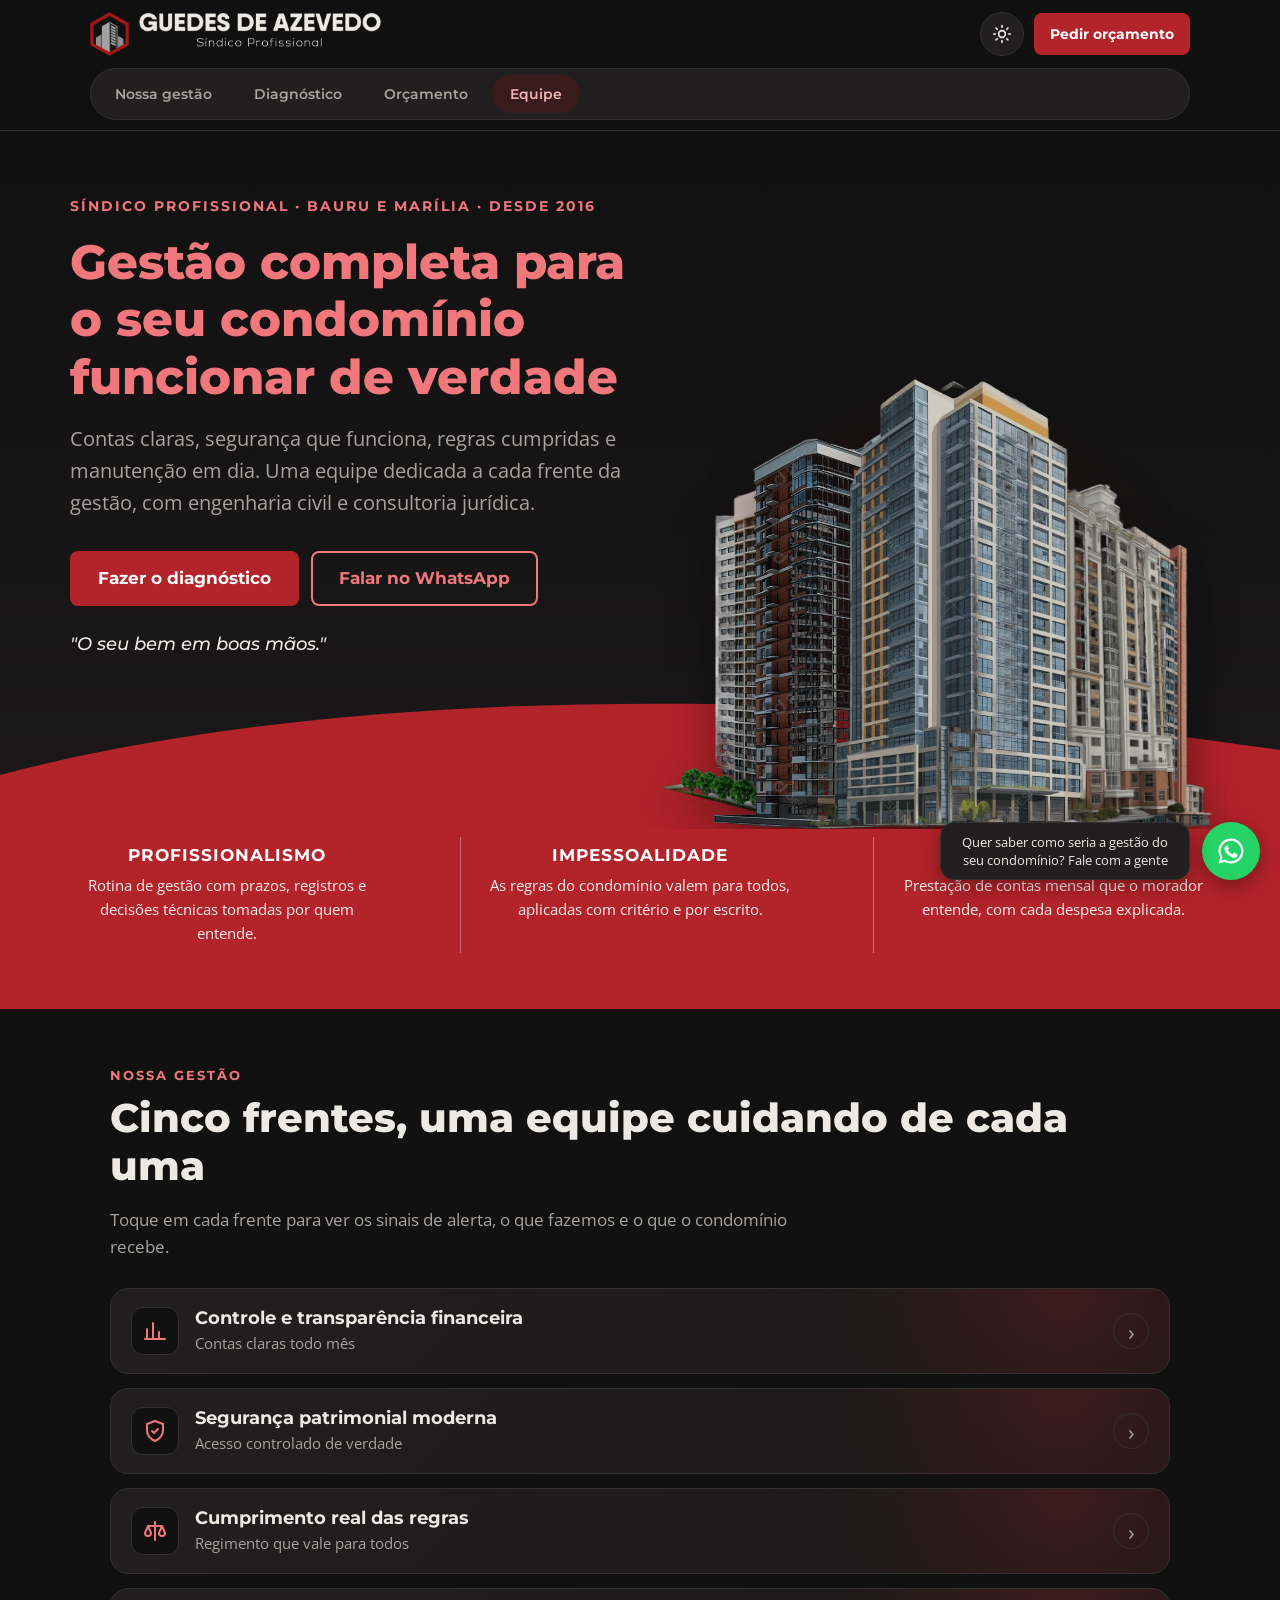
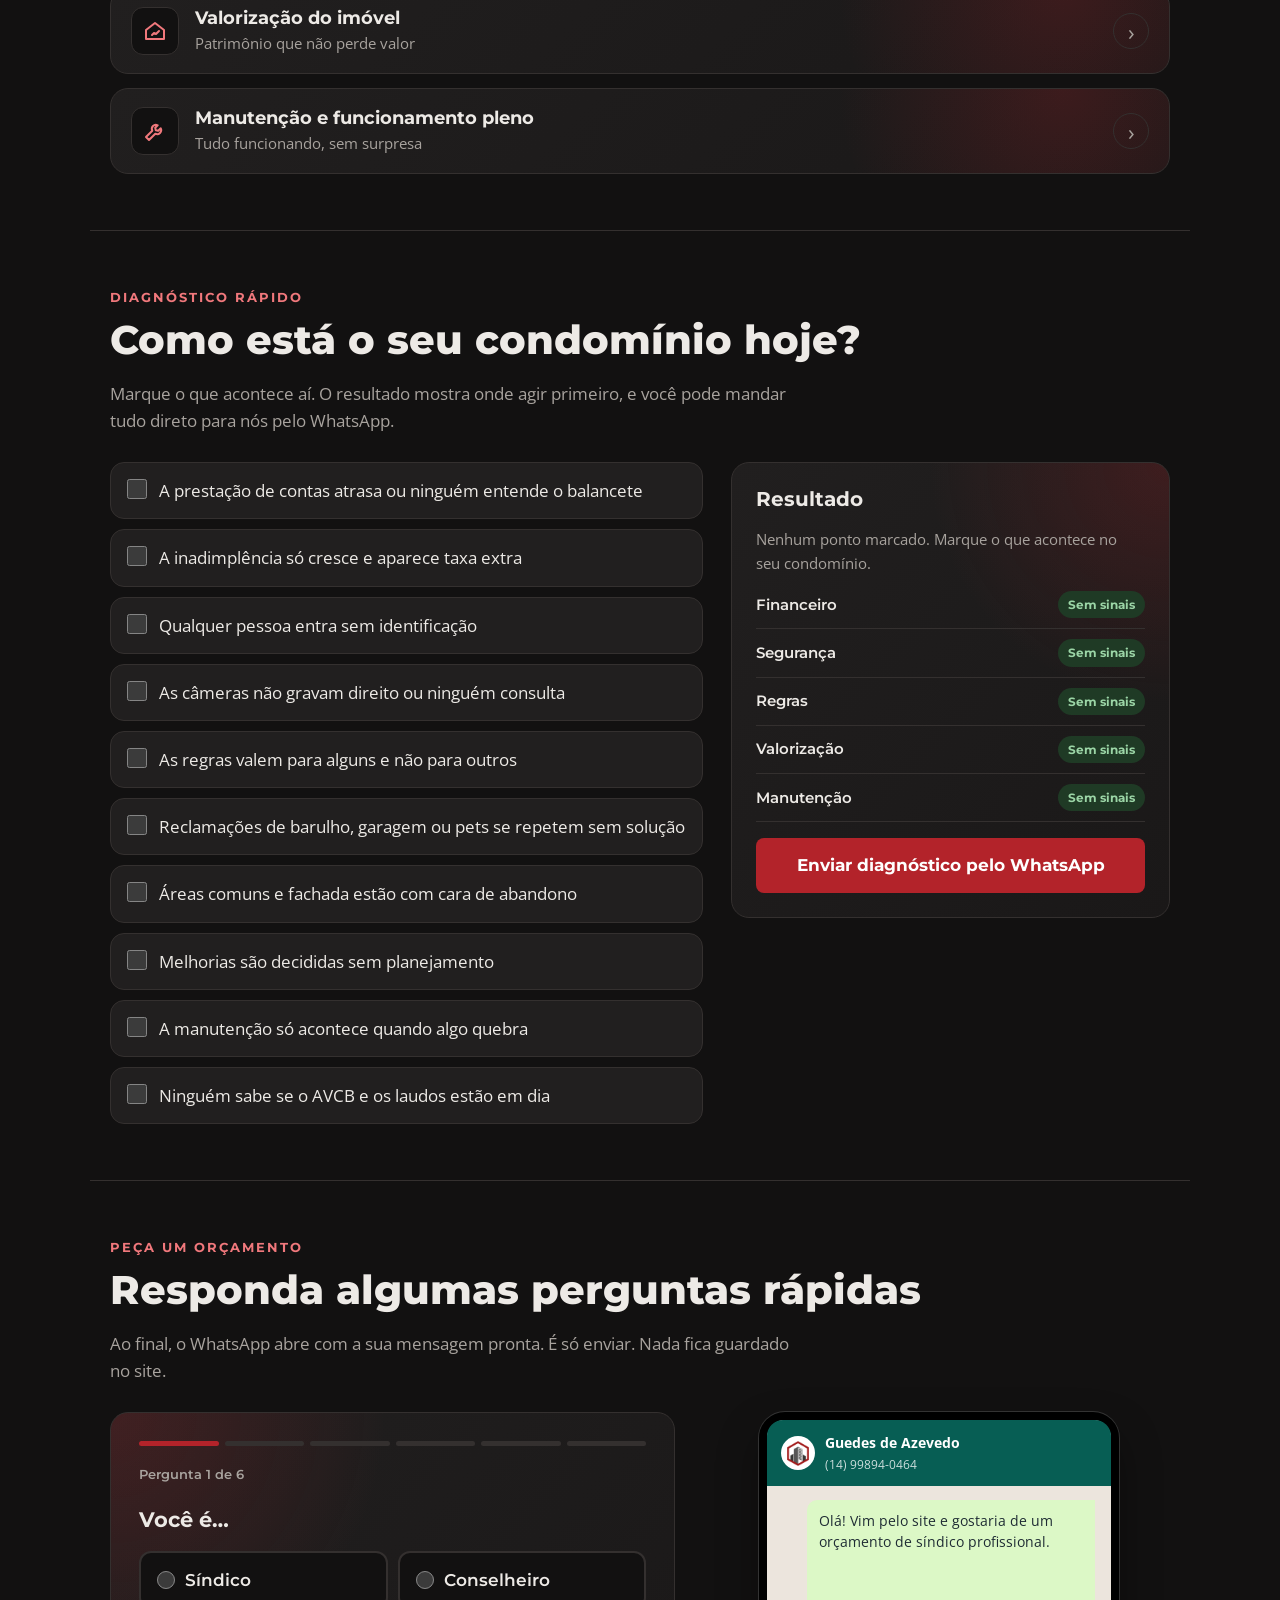
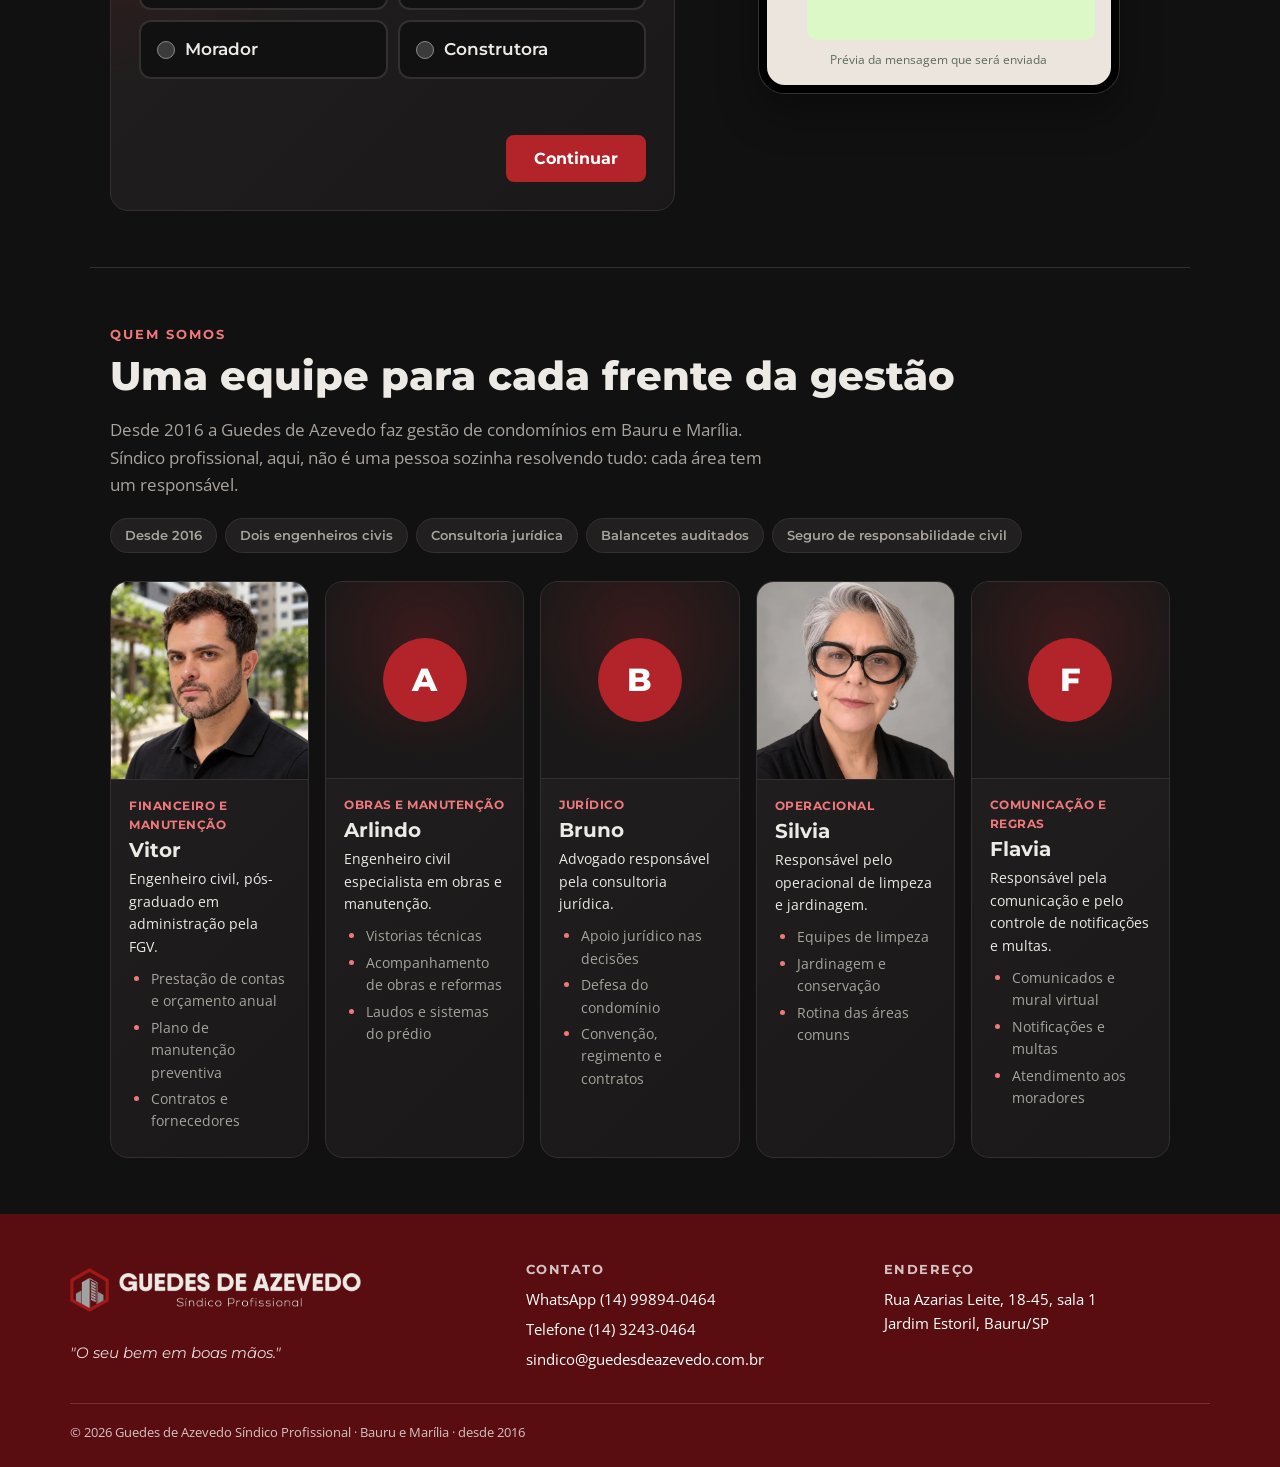
==== index.html @ b823c0dd "feat: rodapé completo e seção de exemplos em espera" ====
<!DOCTYPE html>
<html lang="pt-BR">
<head>
  <meta charset="UTF-8">
  <!-- Sem esta linha o celular mostra a página como se fosse um computador em miniatura (o problema do site atual) -->
  <meta name="viewport" content="width=device-width, initial-scale=1">
  <title>Síndico Profissional em Bauru e Marília | Guedes de Azevedo</title>
  <meta name="description" content="Síndico profissional com engenharia civil: implantação de condomínios, gestão, assembleias e vistorias em Bauru e Marília.">
  <link rel="preconnect" href="https://fonts.googleapis.com">
  <link rel="preconnect" href="https://fonts.gstatic.com" crossorigin>
  <link href="https://fonts.googleapis.com/css2?family=Montserrat:wght@500;600;700;800&family=Open+Sans:wght@400;600&display=swap" rel="stylesheet">
  <link rel="stylesheet" href="css/estilo.css">
<script>try { if (localStorage.getItem("modo") === "claro") document.documentElement.classList.add("claro"); } catch (e) {}</script></head>
<body>

  <!-- Barra de navegação: fica grudada no alto enquanto a pessoa rola a página -->
  <nav class="nav" aria-label="Principal">
    <div class="nav-conteudo">
      <a class="logo" href="#inicio" aria-label="Guedes de Azevedo, início">
        <!-- Logo original da empresa, em duas versões: cinzas claros para o modo escuro, originais para o modo claro.
             As classes so-escuro / so-claro mostram só a versão do modo atual -->
        <img class="logo-icone so-escuro" src="img/logo-icone-modo-escuro.png" alt="" width="39" height="44">
        <img class="logo-icone so-claro" src="img/logo-icone-modo-claro.png" alt="" width="39" height="44">
        <span class="logo-texto">
          <img class="logo-nome so-escuro" src="img/logo-nome-modo-escuro.png" alt="" width="242" height="34">
          <img class="logo-nome so-claro" src="img/logo-nome-modo-claro.png" alt="" width="242" height="34">
        </span>
      </a>
      <div class="nav-acoes">
        <button class="modo" id="modo" type="button" aria-label="Mudar para o modo claro">
          <svg class="ic-sol" viewBox="0 0 24 24" aria-hidden="true"><g fill="none" stroke="currentColor" stroke-width="2" stroke-linecap="round"><circle cx="12" cy="12" r="4"/><path d="M12 2v2M12 20v2M4.9 4.9l1.4 1.4M17.7 17.7l1.4 1.4M2 12h2M20 12h2M4.9 19.1l1.4-1.4M17.7 6.3l1.4-1.4"/></g></svg>
          <svg class="ic-lua" viewBox="0 0 24 24" aria-hidden="true"><path d="M20 14.5A8 8 0 1 1 9.5 4a6.5 6.5 0 0 0 10.5 10.5z" fill="none" stroke="currentColor" stroke-width="2" stroke-linejoin="round"/></svg>
        </button>
        <a class="botao botao-pequeno" href="#orcamento">Pedir orçamento</a>
      </div>
    </div>
    <!-- Abas em "pílulas": atalhos para as seções. A aba da seção que está na tela fica destacada (js/site.js) -->
    <div class="abas-faixa">
      <ul class="abas">
        <li><a class="aba" href="#gestao">Nossa gestão</a></li>
        <li><a class="aba" href="#diagnostico">Diagnóstico</a></li>
        <li><a class="aba" href="#orcamento">Orçamento</a></li>
        <li hidden><a class="aba" href="#exemplos">Exemplos</a></li>
        <li><a class="aba" href="#quem-somos">Equipe</a></li>
      </ul>
    </div>
  </nav>

  <header id="inicio">
    <!-- Duas colunas no computador: texto à esquerda, prédios à direita. No celular, uma embaixo da outra -->
    <div class="hero-grade">
      <div class="hero-texto">
        <p class="marca">Síndico profissional · Bauru e Marília · desde 2016</p>
        <h1>Gestão completa para o seu condomínio funcionar de verdade</h1>
        <p class="subtitulo">Contas claras, segurança que funciona, regras cumpridas e manutenção em dia. Uma equipe dedicada a cada frente da gestão, com engenharia civil e consultoria jurídica.</p>
        <!-- target="_blank" abre em nova aba; rel="noopener" impede a página aberta de controlar a nossa (boa prática de segurança) -->
        <div class="acoes">
          <a class="botao" href="#diagnostico">Fazer o diagnóstico</a>
          <a class="botao botao-contorno" href="https://wa.me/5514998940464?text=Ol%C3%A1%21%20Vim%20pelo%20site%20e%20gostaria%20de%20saber%20mais%20sobre%20o%20servi%C3%A7o%20de%20s%C3%ADndico%20profissional." target="_blank" rel="noopener">Falar no WhatsApp</a>
        </div>
        <p class="slogan">"O seu bem em boas mãos."</p>
      </div>
      <!-- Prédios em foto (fundo recortado). Cada um sobe com um pequeno atraso (--atraso) e,
           no computador, se mexe um pouco com o mouse em profundidades diferentes (--prof): efeito de paralaxe -->
      <div class="skyline" id="skyline" aria-hidden="true">
        <img class="predio" src="img/predio-2.webp" alt="" style="--x: -2%; --h: 70%; --z: 1; --atraso: 0.30s; --prof: 0.4" width="523" height="760">
        <img class="predio" src="img/predio-1.webp" alt="" style="--x: 8%; --h: 80%; --z: 2; --atraso: 0.15s; --prof: 0.7" width="553" height="760">
        <img class="predio" src="img/predio-4.webp" alt="" style="--x: 26%; --h: 92%; --z: 4; --atraso: 0s; --prof: 1" width="486" height="760">
        <img class="predio" src="img/predio-3.webp" alt="" style="--x: 44%; --h: 74%; --z: 3; --atraso: 0.22s; --prof: 0.8" width="624" height="760">
        <img class="predio" src="img/predio-5.webp" alt="" style="--x: 66%; --h: 62%; --z: 2; --atraso: 0.38s; --prof: 0.5" width="466" height="760">
      </div>
    </div>
    <svg class="curva" viewBox="0 0 1440 150" preserveAspectRatio="none" aria-hidden="true"><path d="M0,150 L0,95 C360,10 900,0 1440,70 L1440,150 Z"/></svg>
  </header>

  <div class="valores" aria-label="Nossos valores">
    <div class="valor">
      <h3>Profissionalismo</h3>
      <p>Rotina de gestão com prazos, registros e decisões técnicas tomadas por quem entende.</p>
    </div>
    <div class="valor">
      <h3>Impessoalidade</h3>
      <p>As regras do condomínio valem para todos, aplicadas com critério e por escrito.</p>
    </div>
    <div class="valor">
      <h3>Transparência</h3>
      <p>Prestação de contas mensal que o morador entende, com cada despesa explicada.</p>
    </div>
  </div>
  <main>
    <!-- Cinco frentes da gestão. Cada cartão é um <details>: abre e fecha sozinho, sem JavaScript.
         O name="frentes" faz abrir um de cada vez (ao abrir outro, o anterior fecha) -->
    <section id="gestao">
      <p class="eyebrow">Nossa gestão</p>
      <h2>Cinco frentes, uma equipe cuidando de cada uma</h2>
      <p class="secao-intro">Toque em cada frente para ver os sinais de alerta, o que fazemos e o que o condomínio recebe.</p>
      <div class="frentes">
        <details class="cartao" name="frentes" id="frente-financeiro">
          <summary>
            <span class="cartao-icone"><svg viewBox="0 0 24 24" aria-hidden="true"><g fill="none" stroke="currentColor" stroke-width="2" stroke-linecap="round" stroke-linejoin="round"><path d="M4 20V10M10 20V4M16 20v-7M22 20H2"/></g></svg></span>
            <span class="cartao-texto"><strong>Controle e transparência financeira</strong><span>Contas claras todo mês</span></span>
            <span class="cartao-seta" aria-hidden="true">›</span>
          </summary>
          <div class="cartao-corpo">
            <p class="cartao-lead">O morador precisa entender para onde vai o dinheiro, e o condomínio precisa de caixa para não viver de taxa extra.</p>
            <div class="cartao-colunas">
              <div>
                <h4>Sinais de alerta</h4>
                <ul class="lista">
              <li>Balancete que ninguém entende ou chega atrasado</li>
              <li>Inadimplência crescendo sem cobrança</li>
              <li>Taxa extra para cobrir o básico</li>
                </ul>
              </div>
              <div>
                <h4>O que fazemos</h4>
                <ul class="lista">
              <li>Balancete mensal revisado e auditado por contadora independente</li>
              <li>Previsto e realizado lado a lado</li>
              <li>Cobrança organizada da inadimplência</li>
              <li>No mínimo três orçamentos antes de cada compra</li>
              <li>Previsão orçamentária anual com memória de cálculo</li>
                </ul>
              </div>
            </div>
            <p class="cartao-entrega"><strong>Prestação de contas mensal.</strong> Resultados divulgados periodicamente no mural virtual do condomínio.</p>
          </div>
        </details>
        <details class="cartao" name="frentes" id="frente-seguranca">
          <summary>
            <span class="cartao-icone"><svg viewBox="0 0 24 24" aria-hidden="true"><g fill="none" stroke="currentColor" stroke-width="2" stroke-linejoin="round"><path d="M12 2l8 3v6c0 5-3.5 9-8 11-4.5-2-8-6-8-11V5z"/><path d="M9 12l2 2 4-4" stroke-linecap="round"/></g></svg></span>
            <span class="cartao-texto"><strong>Segurança patrimonial moderna</strong><span>Acesso controlado de verdade</span></span>
            <span class="cartao-seta" aria-hidden="true">›</span>
          </summary>
          <div class="cartao-corpo">
            <p class="cartao-lead">Segurança eficaz é tecnologia certa com procedimento cumprido. Um sem o outro não protege ninguém.</p>
            <div class="cartao-colunas">
              <div>
                <h4>Sinais de alerta</h4>
                <ul class="lista">
              <li>Visitantes e prestadores entram sem registro</li>
              <li>Câmeras que não gravam ou que ninguém consulta</li>
              <li>Entregas sem regra e portões abertos</li>
                </ul>
              </div>
              <div>
                <h4>O que fazemos</h4>
                <ul class="lista">
              <li>Fiscalização periódica dos itens de segurança</li>
              <li>Avaliação do controle de acesso e da portaria</li>
              <li>Revisão das câmeras, gravação e cobertura</li>
              <li>Procedimentos para visitantes, prestadores e entregas</li>
              <li>Orientação da equipe de portaria</li>
                </ul>
              </div>
            </div>
            <p class="cartao-entrega"><strong>Propostas de melhoria.</strong> Soluções de segurança com custo, para discussão e aprovação em assembleia.</p>
          </div>
        </details>
        <details class="cartao" name="frentes" id="frente-regras">
          <summary>
            <span class="cartao-icone"><svg viewBox="0 0 24 24" aria-hidden="true"><g fill="none" stroke="currentColor" stroke-width="2" stroke-linecap="round" stroke-linejoin="round"><path d="M12 3v18M5 7h14M5 7l-3 7a3 3 0 0 0 6 0zM19 7l-3 7a3 3 0 0 0 6 0z"/></g></svg></span>
            <span class="cartao-texto"><strong>Cumprimento real das regras</strong><span>Regimento que vale para todos</span></span>
            <span class="cartao-seta" aria-hidden="true">›</span>
          </summary>
          <div class="cartao-corpo">
            <p class="cartao-lead">Regra que só existe no papel gera conflito entre vizinhos. Aplicamos as regras de forma impessoal, e a orientação vem antes da punição.</p>
            <div class="cartao-colunas">
              <div>
                <h4>Sinais de alerta</h4>
                <ul class="lista">
              <li>As mesmas reclamações se repetem há meses</li>
              <li>Regras que valem para uns e não para outros</li>
              <li>Multas aplicadas sem critério ou sem registro</li>
                </ul>
              </div>
              <div>
                <h4>O que fazemos</h4>
                <ul class="lista">
              <li>Orientação antes de qualquer punição</li>
              <li>Notificação por escrito, com prazo de defesa</li>
              <li>Multas conforme a convenção e o regimento</li>
              <li>Registro de cada ocorrência</li>
              <li>Campanhas educativas para os moradores</li>
                </ul>
              </div>
            </div>
            <p class="cartao-entrega"><strong>Notificações e registro de ocorrências.</strong> Cada caso documentado, do aviso à decisão.</p>
          </div>
        </details>
        <details class="cartao" name="frentes" id="frente-valorizacao">
          <summary>
            <span class="cartao-icone"><svg viewBox="0 0 24 24" aria-hidden="true"><g fill="none" stroke="currentColor" stroke-width="2" stroke-linecap="round" stroke-linejoin="round"><path d="M3 11l9-7 9 7v9H3z"/><path d="M9 16l2-2 2 1 3-3"/></g></svg></span>
            <span class="cartao-texto"><strong>Valorização do imóvel</strong><span>Patrimônio que não perde valor</span></span>
            <span class="cartao-seta" aria-hidden="true">›</span>
          </summary>
          <div class="cartao-corpo">
            <p class="cartao-lead">Um condomínio bem cuidado, atualizado e com documentação regular vende e aluga melhor.</p>
            <div class="cartao-colunas">
              <div>
                <h4>Sinais de alerta</h4>
                <ul class="lista">
              <li>Áreas comuns com aparência de abandono</li>
              <li>Melhorias decididas sem planejamento</li>
              <li>Documentação vencida que trava vendas e financiamentos</li>
                </ul>
              </div>
              <div>
                <h4>O que fazemos</h4>
                <ul class="lista">
              <li>Planejamento de investimentos para valorização</li>
              <li>Novas tecnologias e redução de custos</li>
              <li>Conservação das áreas comuns e fachada</li>
              <li>Documentação e laudos regulares</li>
              <li>Seguro do condomínio com coberturas revisadas</li>
                </ul>
              </div>
            </div>
            <p class="cartao-entrega"><strong>Plano de melhorias.</strong> O que fazer, em que ordem e quanto custa, para aprovar em assembleia.</p>
          </div>
        </details>
        <details class="cartao" name="frentes" id="frente-manutencao">
          <summary>
            <span class="cartao-icone"><svg viewBox="0 0 24 24" aria-hidden="true"><g fill="none" stroke="currentColor" stroke-width="2" stroke-linecap="round" stroke-linejoin="round"><path d="M14.7 6.3a4 4 0 0 0-5.4 5.4L3 18l3 3 6.3-6.3a4 4 0 0 0 5.4-5.4l-2.5 2.5-2.4-.6-.6-2.4z"/></g></svg></span>
            <span class="cartao-texto"><strong>Manutenção e funcionamento pleno</strong><span>Tudo funcionando, sem surpresa</span></span>
            <span class="cartao-seta" aria-hidden="true">›</span>
          </summary>
          <div class="cartao-corpo">
            <p class="cartao-lead">Manutenção preventiva custa menos que conserto de emergência. Aqui ela é acompanhada por engenheiros civis.</p>
            <div class="cartao-colunas">
              <div>
                <h4>Sinais de alerta</h4>
                <ul class="lista">
              <li>Só se mexe quando algo quebra</li>
              <li>Elevador, bomba ou portão parados com frequência</li>
              <li>Ninguém sabe a validade do AVCB e dos laudos</li>
                </ul>
              </div>
              <div>
                <h4>O que fazemos</h4>
                <ul class="lista">
              <li>Monitoramento contínuo das manutenções preventivas</li>
              <li>Atuação rápida nas demandas corretivas</li>
              <li>Gestão dos contratos (elevadores, portões, bombas)</li>
              <li>Acompanhamento técnico e registro em software próprio</li>
              <li>Vistorias periódicas das áreas técnicas</li>
                </ul>
              </div>
            </div>
            <p class="cartao-entrega"><strong>Calendário de manutenção.</strong> Cada sistema do prédio com data, responsável e situação.</p>
          </div>
        </details>
      </div>
    </section>

    <!-- Diagnóstico rápido: a pessoa marca o que acontece no condomínio e o resultado (ao lado) mostra
         onde agir primeiro. O botão monta uma mensagem de WhatsApp com os pontos marcados (js/site.js) -->
    <section id="diagnostico">
      <p class="eyebrow">Diagnóstico rápido</p>
      <h2>Como está o seu condomínio hoje?</h2>
      <p class="secao-intro">Marque o que acontece aí. O resultado mostra onde agir primeiro, e você pode mandar tudo direto para nós pelo WhatsApp.</p>
      <div class="diag">
        <fieldset class="sintomas">
          <legend class="so-leitor">Situações que acontecem no seu condomínio</legend>
          <label class="sintoma"><input type="checkbox" data-frente="financeiro"><span>A prestação de contas atrasa ou ninguém entende o balancete</span></label>
          <label class="sintoma"><input type="checkbox" data-frente="financeiro"><span>A inadimplência só cresce e aparece taxa extra</span></label>
          <label class="sintoma"><input type="checkbox" data-frente="seguranca"><span>Qualquer pessoa entra sem identificação</span></label>
          <label class="sintoma"><input type="checkbox" data-frente="seguranca"><span>As câmeras não gravam direito ou ninguém consulta</span></label>
          <label class="sintoma"><input type="checkbox" data-frente="regras"><span>As regras valem para alguns e não para outros</span></label>
          <label class="sintoma"><input type="checkbox" data-frente="regras"><span>Reclamações de barulho, garagem ou pets se repetem sem solução</span></label>
          <label class="sintoma"><input type="checkbox" data-frente="valorizacao"><span>Áreas comuns e fachada estão com cara de abandono</span></label>
          <label class="sintoma"><input type="checkbox" data-frente="valorizacao"><span>Melhorias são decididas sem planejamento</span></label>
          <label class="sintoma"><input type="checkbox" data-frente="manutencao"><span>A manutenção só acontece quando algo quebra</span></label>
          <label class="sintoma"><input type="checkbox" data-frente="manutencao"><span>Ninguém sabe se o AVCB e os laudos estão em dia</span></label>
        </fieldset>
        <!-- aria-live="polite": leitores de tela anunciam o resultado quando ele muda -->
        <aside class="resultado" aria-live="polite">
          <h3>Resultado</h3>
          <p class="resumo" id="resumo">Nenhum ponto marcado. Marque o que acontece no seu condomínio.</p>
          <ul class="linhas-res">
          <li class="linha-res" data-frente="financeiro"><span>Financeiro</span><span class="selo selo-ok">Sem sinais</span></li>
          <li class="linha-res" data-frente="seguranca"><span>Segurança</span><span class="selo selo-ok">Sem sinais</span></li>
          <li class="linha-res" data-frente="regras"><span>Regras</span><span class="selo selo-ok">Sem sinais</span></li>
          <li class="linha-res" data-frente="valorizacao"><span>Valorização</span><span class="selo selo-ok">Sem sinais</span></li>
          <li class="linha-res" data-frente="manutencao"><span>Manutenção</span><span class="selo selo-ok">Sem sinais</span></li>
          </ul>
          <a class="botao botao-largo" id="enviar-diagnostico" href="https://wa.me/5514998940464" target="_blank" rel="noopener">Enviar diagnóstico pelo WhatsApp</a>
        </aside>
      </div>
    </section>

    <!-- Orçamento em etapas: uma pergunta por vez (js/site.js mostra uma e esconde as outras).
         Ao lado, a prévia da mensagem vai se montando. No fim, o WhatsApp abre com tudo escrito.
         Sem JavaScript, todas as perguntas aparecem juntas. -->
    <section id="orcamento">
      <p class="eyebrow">Peça um orçamento</p>
      <h2>Responda algumas perguntas rápidas</h2>
      <p class="secao-intro">Ao final, o WhatsApp abre com a sua mensagem pronta. É só enviar. Nada fica guardado no site.</p>
      <div class="orc-grade">
        <form class="form-orc" id="form-orcamento" novalidate>
          <div class="progresso" aria-hidden="true"><i></i><i></i><i></i><i></i><i></i><i></i></div>
          <p class="passo-info" id="passo-info">Pergunta 1 de 6</p>

          <!-- data-rotulo: nome do campo na mensagem. data-obrigatorio: não deixa avançar sem resposta -->
          <fieldset class="passo" data-rotulo="Perfil" data-obrigatorio>
            <legend class="pergunta">Você é…</legend>
            <div class="opcoes">
              <label class="opcao"><input type="radio" name="perfil" value="Síndico"><span>Síndico</span></label>
              <label class="opcao"><input type="radio" name="perfil" value="Conselheiro"><span>Conselheiro</span></label>
              <label class="opcao"><input type="radio" name="perfil" value="Morador"><span>Morador</span></label>
              <label class="opcao"><input type="radio" name="perfil" value="Construtora"><span>Construtora</span></label>
            </div>
          </fieldset>

          <div class="passo" data-rotulo="Nome" data-obrigatorio>
            <label class="pergunta" for="orc-nome">Qual é o seu nome?</label>
            <input class="campo" id="orc-nome" type="text" autocomplete="name" placeholder="Maria Souza">
          </div>

          <div class="passo" data-rotulo="Cidade" data-obrigatorio>
            <label class="pergunta" for="orc-cidade">Em qual cidade fica o condomínio?</label>
            <input class="campo" id="orc-cidade" type="text" autocomplete="address-level2" placeholder="Bauru">
          </div>

          <div class="passo" data-rotulo="Condomínio" data-obrigatorio>
            <label class="pergunta" for="orc-condominio">Qual é o nome do condomínio?</label>
            <input class="campo" id="orc-condominio" type="text" placeholder="Residencial das Flores">
          </div>

          <div class="passo" data-rotulo="Unidades">
            <label class="pergunta" for="orc-unidades">Quantas unidades ele tem?</label>
            <input class="campo" id="orc-unidades" type="number" inputmode="numeric" min="1" placeholder="120">
            <p class="dica">Se não souber, pode pular.</p>
          </div>

          <div class="passo" data-rotulo="Administradora atual">
            <label class="pergunta" for="orc-administradora">Qual é a administradora atual?</label>
            <input class="campo" id="orc-administradora" type="text" placeholder="Nenhuma">
            <p class="dica">Se não tiver, deixe em branco.</p>
          </div>

          <!-- Só aparece quando há itens marcados no diagnóstico -->
          <label class="incluir-diag" id="incluir-diag" hidden>
            <input type="checkbox" id="incluir-diag-caixa" checked>
            <span>Incluir os <b id="qtd-diag">0</b> pontos marcados no diagnóstico</span>
          </label>

          <p class="erro" id="erro-orcamento" role="alert"></p>

          <div class="botoes-orc">
            <button type="button" class="voltar" id="orc-voltar">← Voltar</button>
            <button type="submit" class="botao" id="orc-avancar">Continuar</button>
            <a class="botao" id="orc-enviar" href="https://wa.me/5514998940464" target="_blank" rel="noopener" hidden>Enviar pelo WhatsApp</a>
          </div>
        </form>

        <!-- Prévia: imitação de uma tela de WhatsApp com a mensagem que será enviada -->
        <div class="celular">
          <div class="celular-topo">
            <span class="celular-foto"><img src="img/logo-icone-modo-claro.png" alt="" width="22" height="25"></span>
            <span><b>Guedes de Azevedo</b><small>(14) 99894-0464</small></span>
          </div>
          <p class="balao" id="previa-orcamento"></p>
          <p class="celular-rodape">Prévia da mensagem que será enviada</p>
        </div>
      </div>
    </section>

    <!-- EM ESPERA: Vitor está reunindo os exemplos. Para mostrar a seção, apague o "hidden" daqui e da aba "Exemplos" -->
    <section id="exemplos" hidden>
      <h2>Exemplos do nosso trabalho</h2>
    </section>

    <!-- Equipe: uma pessoa por frente. Quem ainda não tem foto aparece com a inicial (trocar quando as fotos chegarem) -->
    <section id="quem-somos">
      <p class="eyebrow">Quem somos</p>
      <h2>Uma equipe para cada frente da gestão</h2>
      <p class="secao-intro">Desde 2016 a Guedes de Azevedo faz gestão de condomínios em Bauru e Marília. Síndico profissional, aqui, não é uma pessoa sozinha resolvendo tudo: cada área tem um responsável.</p>
      <ul class="credenciais">
        <li>Desde 2016</li>
        <li>Dois engenheiros civis</li>
        <li>Consultoria jurídica</li>
        <li>Balancetes auditados</li>
        <li>Seguro de responsabilidade civil</li>
      </ul>
      <div class="pessoas">
        <article class="pessoa">
          <div class="foto"><img src="img/equipe-vitor.webp" alt="Foto de Vitor" width="600" height="600" loading="lazy"></div>
          <div class="pessoa-info">
            <p class="cargo">Financeiro e manutenção</p>
            <h3>Vitor</h3>
            <p class="formacao">Engenheiro civil, pós-graduado em administração pela FGV.</p>
            <ul class="lista">
            <li>Prestação de contas e orçamento anual</li>
            <li>Plano de manutenção preventiva</li>
            <li>Contratos e fornecedores</li>
            </ul>
          </div>
        </article>
        <article class="pessoa">
          <div class="foto"><span class="inicial" aria-hidden="true">A</span></div>
          <div class="pessoa-info">
            <p class="cargo">Obras e manutenção</p>
            <h3>Arlindo</h3>
            <p class="formacao">Engenheiro civil especialista em obras e manutenção.</p>
            <ul class="lista">
            <li>Vistorias técnicas</li>
            <li>Acompanhamento de obras e reformas</li>
            <li>Laudos e sistemas do prédio</li>
            </ul>
          </div>
        </article>
        <article class="pessoa">
          <div class="foto"><span class="inicial" aria-hidden="true">B</span></div>
          <div class="pessoa-info">
            <p class="cargo">Jurídico</p>
            <h3>Bruno</h3>
            <p class="formacao">Advogado responsável pela consultoria jurídica.</p>
            <ul class="lista">
            <li>Apoio jurídico nas decisões</li>
            <li>Defesa do condomínio</li>
            <li>Convenção, regimento e contratos</li>
            </ul>
          </div>
        </article>
        <article class="pessoa">
          <div class="foto"><img src="img/equipe-silvia.webp" alt="Foto de Silvia" width="600" height="600" loading="lazy"></div>
          <div class="pessoa-info">
            <p class="cargo">Operacional</p>
            <h3>Silvia</h3>
            <p class="formacao">Responsável pelo operacional de limpeza e jardinagem.</p>
            <ul class="lista">
            <li>Equipes de limpeza</li>
            <li>Jardinagem e conservação</li>
            <li>Rotina das áreas comuns</li>
            </ul>
          </div>
        </article>
        <article class="pessoa">
          <div class="foto"><span class="inicial" aria-hidden="true">F</span></div>
          <div class="pessoa-info">
            <p class="cargo">Comunicação e regras</p>
            <h3>Flavia</h3>
            <p class="formacao">Responsável pela comunicação e pelo controle de notificações e multas.</p>
            <ul class="lista">
            <li>Comunicados e mural virtual</li>
            <li>Notificações e multas</li>
            <li>Atendimento aos moradores</li>
            </ul>
          </div>
        </article>
      </div>
    </section>

  </main>

  <!-- Rodapé: fundo vinho escuro nos dois modos, por isso usa sempre o logo de letras claras -->
  <footer>
    <div class="rodape-grade">
      <div class="rodape-marca">
        <img src="img/logo-icone-modo-escuro.png" alt="" width="39" height="44">
        <img src="img/logo-nome-modo-escuro.png" alt="Guedes de Azevedo Síndico Profissional" width="242" height="34">
        <p>"O seu bem em boas mãos."</p>
      </div>
      <div>
        <h3>Contato</h3>
        <ul class="rodape-lista">
          <li><a href="https://wa.me/5514998940464" target="_blank" rel="noopener">WhatsApp (14) 99894-0464</a></li>
          <li><a href="tel:+551432430464">Telefone (14) 3243-0464</a></li>
          <li><a href="mailto:sindico@guedesdeazevedo.com.br">sindico@guedesdeazevedo.com.br</a></li>
        </ul>
      </div>
      <div>
        <h3>Endereço</h3>
        <address>
          Rua Azarias Leite, 18-45, sala 1<br>
          Jardim Estoril, Bauru/SP
        </address>
      </div>
    </div>
    <p class="rodape-fim">© 2026 Guedes de Azevedo Síndico Profissional · Bauru e Marília · desde 2016</p>
  </footer>

  <!-- Botão flutuante de WhatsApp: fica sempre no canto da tela. O balão aparece depois de alguns segundos -->
  <a class="zap-flutua" href="https://wa.me/5514998940464?text=Ol%C3%A1%21%20Vim%20pelo%20site%20e%20gostaria%20de%20saber%20mais%20sobre%20o%20servi%C3%A7o%20de%20s%C3%ADndico%20profissional." target="_blank" rel="noopener" aria-label="Falar no WhatsApp">
    <span class="zap-balao" aria-hidden="true">Quer saber como seria a gestão do seu condomínio? Fale com a gente</span>
    <span class="zap-botao"><svg viewBox="0 0 24 24" aria-hidden="true"><path fill="currentColor" d="M12 2a10 10 0 0 0-8.6 15.1L2 22l5-1.3A10 10 0 1 0 12 2Zm0 18.2c-1.5 0-3-.4-4.3-1.2l-.3-.2-3 .8.8-2.9-.2-.3A8.2 8.2 0 1 1 12 20.2Zm4.5-6.1c-.2-.1-1.5-.7-1.7-.8-.2-.1-.4-.1-.6.1l-.8 1c-.1.2-.3.2-.5.1a6.7 6.7 0 0 1-3.3-2.9c-.3-.4.2-.4.7-1.4.1-.2 0-.3 0-.4l-.8-1.8c-.2-.5-.4-.4-.6-.4h-.5a1 1 0 0 0-.7.3 3 3 0 0 0-.9 2.2c0 1.3.9 2.5 1 2.7.1.2 1.8 2.8 4.5 3.9 1.7.7 2.3.8 3.1.6.5-.1 1.5-.6 1.7-1.2.2-.6.2-1.1.2-1.2-.1-.1-.3-.2-.5-.3Z"/></svg></span>
  </a>

<script src="js/site.js"></script></body>
</html>
---- css/estilo.css ----
/* Cores do site em dois modos. Padrão: escuro. A classe "claro" no <html> troca tudo para o modo claro.
   O resto do arquivo só usa os nomes (var(--bg), var(--texto)...), nunca o código da cor. */
:root {
  --bg: #121111;
  --bg-alt: #1A1818;
  --card: #211F1F;
  --borda: #34302F;
  --texto: #EDEAE6;
  --texto-suave: #A8A39E;
  --vinho: #B3232A;
  --vinho-escuro: #861418;
  --vinho-texto: #F0787C;
  --rodape: #5A0D10;
  --sombra: rgba(0, 0, 0, 0.35);
  /* Prédios do topo um pouco mais escuros à noite, para combinar com o fundo */
  --predio-filtro: brightness(0.82) saturate(0.9);
  /* Fundo da barra de navegação (semitransparente) */
  --nav-bg: rgba(18, 17, 17, 0.9);
  /* Vinho suave (caixas de destaque) e brilho vinho que segue o mouse nos cartões */
  --vinho-suave: #3A1B1C;
  --vinho-suave-texto: #F5B5B7;
  --brilho: rgba(179, 35, 42, 0.22);
  /* Selos do diagnóstico: verde (sem sinais), âmbar (atenção) */
  --ok-bg: #1F3A25;
  --ok-texto: #9BD5A6;
  --atencao-bg: #3D2E12;
  --atencao-texto: #F2C66D;
  --erro: #FF8A80;
  --largura-max: 1100px;
  /* Avisa o navegador do modo, para barras de rolagem e campos de formulário combinarem */
  color-scheme: dark;
}

:root.claro {
  --bg: #FFFFFF;
  --bg-alt: #F6F5F3;
  --card: #FFFFFF;
  --borda: #E4E2DF;
  --texto: #2B2B2B;
  --texto-suave: #5E5E5E;
  --vinho: #A3191E;
  --vinho-escuro: #6E1013;
  --vinho-texto: #A3191E;
  --rodape: #6E1013;
  --sombra: rgba(0, 0, 0, 0.06);
  --predio-filtro: brightness(1);
  --nav-bg: rgba(255, 255, 255, 0.95);
  --vinho-suave: #F6E7E7;
  --vinho-suave-texto: #6E1013;
  --brilho: rgba(163, 25, 30, 0.08);
  --ok-bg: #E3F1E5;
  --ok-texto: #2F6B3A;
  --atencao-bg: #FCEFD6;
  --atencao-texto: #8A5200;
  --erro: #B42318;
  color-scheme: light;
}

/* Faz a largura incluir o espaçamento interno; evita conteúdo vazando para fora da tela */
*, *::before, *::after {
  box-sizing: border-box;
}

/* Rolagem suave ao clicar no menu. O scroll-padding-top desconta a altura da barra fixa,
   (logo + abas), senão o título da seção ficaria escondido atrás dela */
html {
  scroll-behavior: smooth;
  scroll-padding-top: 140px;
}

/* Garante que o atributo hidden sempre esconda, mesmo que outra regra diga display: flex */
[hidden] {
  display: none !important;
}

body {
  margin: 0;
  font-family: "Open Sans", Arial, sans-serif;
  font-size: 17px;
  line-height: 1.6;
  color: var(--texto);
  background: var(--bg);
  transition: background 0.3s, color 0.3s;
}

h1, h2, h3 {
  font-family: "Montserrat", Arial, sans-serif;
  line-height: 1.2;
  margin: 0 0 16px;
}

/* clamp(mínimo, ideal, máximo): o título cresce com a tela, mas nunca fica pequeno demais no celular nem enorme no monitor */
h1 { font-size: clamp(30px, 5vw, 48px); font-weight: 800; color: var(--vinho-texto); }
h2 { font-size: clamp(28px, 4.5vw, 40px); font-weight: 800; color: var(--texto); }

header {
  background: linear-gradient(180deg, var(--bg) 0%, var(--bg-alt) 100%);
  overflow: hidden;
  padding: 64px 20px 0;
}

/* Título com largura máxima: quebra em duas linhas equilibradas em vez de esticar de ponta a ponta */
header h1 {
  margin: 0 0 16px;
}

header p {
  font-size: 20px;
  margin: 0;
}

header .marca {
  font-family: "Montserrat", Arial, sans-serif;
  font-size: 14px;
  font-weight: 700;
  letter-spacing: 2px;
  text-transform: uppercase;
  color: var(--vinho-texto);
  margin-bottom: 16px;
}

/* Limita a largura do subtítulo para não virar uma linha enorme em monitor grande */
header .subtitulo {
  max-width: 31em;
  margin: 0 0 32px;
  color: var(--texto-suave);
}

.botao {
  display: inline-block;
  background: var(--vinho);
  color: #FFFFFF;
  font-family: "Montserrat", Arial, sans-serif;
  font-weight: 700;
  text-decoration: none;
  padding: 14px 28px;
  border-radius: 8px;
  transition: background 0.2s;
}

/* :hover = mouse em cima; :focus-visible = quem navega pelo teclado (Tab) também vê o destaque */
.botao:hover,
.botao:focus-visible {
  background: var(--vinho-escuro);
}

/* Limita a largura do texto em telas grandes e centraliza; o padding lateral protege as bordas no celular */
section {
  max-width: var(--largura-max);
  margin: 0 auto;
  padding: 56px 20px;
}

section + section {
  border-top: 1px solid var(--borda);
}

.lista {
  padding-left: 22px;
  margin: 16px 0 0;
}

.lista li {
  margin-bottom: 8px;
}

/* ::marker é a bolinha da lista */
.lista li::marker {
  color: var(--vinho-texto);
}

footer {
  background: var(--rodape);
  color: #FFFFFF;
  font-size: 15px;
  padding: 48px 20px 24px;
}

/* Três colunas no computador: marca, contato, endereço */
.rodape-grade {
  max-width: 1140px;
  margin: 0 auto;
  display: grid;
  grid-template-columns: minmax(0, 1.3fr) minmax(0, 1fr) minmax(0, 1fr);
  gap: 32px;
}

.rodape-marca {
  display: flex;
  flex-wrap: wrap;
  align-items: center;
  gap: 10px;
}

.rodape-marca p {
  flex-basis: 100%;
  margin: 8px 0 0;
  font-family: "Montserrat", Arial, sans-serif;
  font-style: italic;
  opacity: 0.85;
}

footer h3 {
  margin: 0 0 10px;
  font-size: 13px;
  letter-spacing: 1.5px;
  text-transform: uppercase;
  opacity: 0.75;
}

.rodape-lista {
  list-style: none;
  margin: 0;
  padding: 0;
  display: grid;
  gap: 6px;
}

footer a {
  color: #FFFFFF;
  text-decoration: none;
}

footer a:hover {
  text-decoration: underline;
}

/* address vem em itálico do navegador; tiramos */
footer address {
  font-style: normal;
  line-height: 1.6;
}

.rodape-fim {
  max-width: 1140px;
  margin: 32px auto 0;
  padding-top: 18px;
  border-top: 1px solid rgba(255, 255, 255, 0.2);
  font-size: 13px;
  opacity: 0.75;
}

@media (max-width: 760px) {
  .rodape-grade {
    grid-template-columns: minmax(0, 1fr);
    gap: 24px;
  }
}

/* O topo precisa de position: relative para a curva (position: absolute) se posicionar em relação a ele */
header {
  position: relative;
}

/* Botão de modo escuro/claro, dentro da barra de navegação */
.modo {
  width: 44px;
  height: 44px;
  border-radius: 50%;
  border: 1px solid var(--borda);
  background: var(--card);
  color: var(--texto);
  display: grid;
  place-items: center;
  cursor: pointer;
}

.modo:hover {
  border-color: var(--vinho-texto);
}

.modo:focus-visible {
  outline: 3px solid var(--vinho-texto);
  outline-offset: 2px;
}

.modo svg {
  width: 20px;
  height: 20px;
}

/* No escuro aparece o sol (para ir ao claro); no claro aparece a lua (para voltar ao escuro) */
.claro .ic-sol,
:root:not(.claro) .ic-lua {
  display: none;
}

/* Frase de efeito do folder, abaixo do botão */
header .slogan {
  font-family: "Montserrat", Arial, sans-serif;
  font-style: italic;
  font-weight: 500;
  font-size: 18px;
  margin-top: 24px;
}

/* Curva vinho no pé do topo: desenho SVG esticado na largura toda, encostado embaixo */
.curva {
  position: absolute;
  left: 0;
  bottom: -1px;
  width: 100%;
  height: 150px;
  display: block;
}

.curva path {
  fill: var(--vinho);
}

/* Faixa vinho com os três valores, continuação da curva */
.valores {
  background: var(--vinho);
  color: #FFFFFF;
  display: grid;
  grid-template-columns: repeat(3, minmax(0, 1fr));
  padding: 8px 20px 56px;
}

.valor {
  max-width: 360px;
  margin: 0 auto;
  padding: 8px 24px;
  text-align: center;
}

.valor h3 {
  font-size: 17px;
  letter-spacing: 1px;
  text-transform: uppercase;
  margin-bottom: 8px;
}

.valor p {
  font-size: 15px;
  margin: 0;
  opacity: 0.92;
}

/* Linha fina separando um valor do outro */
.valor + .valor {
  border-left: 1px solid rgba(255, 255, 255, 0.35);
}

/* Celular: curva mais baixa e valores um embaixo do outro */
@media (max-width: 700px) {
  .curva {
    height: 80px;
  }

  .valores {
    grid-template-columns: minmax(0, 1fr);
    gap: 20px;
  }

  .valor + .valor {
    border-left: none;
    border-top: 1px solid rgba(255, 255, 255, 0.35);
    padding-top: 20px;
  }
}

/* Topo em duas colunas: texto e prédios, alinhados pela base (os prédios "pousam" na curva) */
.hero-grade {
  max-width: 1140px;
  margin: 0 auto;
  display: grid;
  grid-template-columns: minmax(0, 1.05fr) minmax(0, 1fr);
  gap: 32px;
  align-items: end;
}

/* Espaço embaixo do texto para ele não ficar atrás da curva */
.hero-texto {
  padding-bottom: 170px;
}

/* Palco dos prédios: os prédios ficam "em pé" na base, posicionados por --x (esquerda) e --h (altura) */
.skyline {
  position: relative;
  width: 100%;
  aspect-ratio: 520 / 470;
}

/* Brilho vinho atrás dos prédios */
.skyline::before {
  content: "";
  position: absolute;
  inset: 10% 5% 0;
  background: radial-gradient(closest-side, var(--brilho), transparent);
}

.predio {
  position: absolute;
  bottom: 0;
  left: var(--x);
  height: var(--h);
  width: auto;
  z-index: var(--z);
  filter: var(--predio-filtro) drop-shadow(0 18px 24px rgba(0, 0, 0, 0.35));
  /* Paralaxe: --px vai de -1 a 1 conforme o mouse (js/site.js); --prof faz os da frente andarem mais */
  transform: translateX(calc(var(--px, 0) * var(--prof) * 14px));
  transition: transform 0.4s ease-out;
  /* Subida ao abrir a página: usa "translate" e "opacity", separados do transform da paralaxe */
  animation: sobe 1.2s cubic-bezier(0.2, 0.8, 0.2, 1) var(--atraso) both;
}

@keyframes sobe {
  from { translate: 0 35%; opacity: 0; }
  to { translate: 0 0; opacity: 1; }
}

/* Telas médias e celular: texto em cima, prédios embaixo */
@media (max-width: 960px) {
  .hero-grade {
    grid-template-columns: minmax(0, 1fr);
    gap: 8px;
  }

  .hero-texto {
    padding-bottom: 0;
  }

  .skyline {
    max-width: 460px;
    margin: 0 auto;
  }
}

/* Quem configurou o computador para reduzir animações (enjoo, sensibilidade) não vê os prédios subindo */
@media (prefers-reduced-motion: reduce) {
  .predio {
    animation: none;
    transition: none;
    transform: none;
  }
}

/* ---------- Barra de navegação ---------- */
/* sticky: rola junto com a página até encostar no alto, e aí fica grudada */
.nav {
  position: sticky;
  top: 0;
  z-index: 20;
  background: var(--nav-bg);
  backdrop-filter: blur(8px);
  border-bottom: 1px solid var(--borda);
}

.nav-conteudo {
  max-width: 1140px;
  margin: 0 auto;
  padding: 12px 20px;
  display: flex;
  align-items: center;
  justify-content: space-between;
  gap: 16px;
}

.logo {
  display: flex;
  align-items: center;
  gap: 10px;
  color: var(--texto);
  text-decoration: none;
}

.logo-icone {
  width: 39px;
  height: 44px;
  flex: none;
}

.logo-nome {
  height: 34px;
  width: auto;
}

/* Peças que só aparecem num dos modos (usado nas duas versões do logo) */
.so-claro {
  display: none;
}

.claro .so-claro {
  display: block;
}

.claro .so-escuro {
  display: none;
}

.nav-acoes {
  display: flex;
  align-items: center;
  gap: 10px;
}

.botao-pequeno {
  padding: 10px 16px;
  font-size: 14px;
}

/* Celular: nome do logo um pouco menor */
@media (max-width: 560px) {
  .logo-nome {
    height: 28px;
  }
}

/* Celular pequeno: some o nome e fica só o desenho do logo, para caber o botão de orçamento */
@media (max-width: 420px) {
  .logo-texto {
    display: none;
  }
}

/* ---------- Títulos de seção (estilo: linha pequena vinho + título grande) ---------- */
.eyebrow {
  font-family: "Montserrat", Arial, sans-serif;
  font-size: 13px;
  font-weight: 700;
  letter-spacing: 2px;
  text-transform: uppercase;
  color: var(--vinho-texto);
  margin: 0 0 8px;
}

.secao-intro {
  color: var(--texto-suave);
  max-width: 40em;
  margin: 0;
}

/* ---------- Cartões das cinco frentes ---------- */
.frentes {
  display: grid;
  gap: 14px;
  margin-top: 28px;
}

/* Fundo em duas camadas: um brilho vinho redondo (posição em --mx/--my, que o JavaScript
   atualiza conforme o mouse) por cima de um degradê escuro */
.cartao {
  border: 1px solid var(--borda);
  border-radius: 18px;
  background:
    radial-gradient(500px circle at var(--mx, 90%) var(--my, 0%), var(--brilho), transparent 45%),
    linear-gradient(135deg, var(--card) 0%, var(--bg-alt) 100%);
  transition: border-color 0.2s, transform 0.2s, box-shadow 0.2s;
}

.cartao:hover {
  border-color: var(--vinho);
  transform: translateY(-2px);
  box-shadow: 0 12px 30px var(--sombra);
}

.cartao[open] {
  border-color: var(--vinho);
}

/* summary é a "linha clicável" do details */
.cartao summary {
  list-style: none;
  display: flex;
  align-items: center;
  gap: 16px;
  padding: 18px 20px;
  cursor: pointer;
  border-radius: 18px;
}

/* Esconde o triângulo padrão do navegador; usamos a seta redonda no lugar */
.cartao summary::-webkit-details-marker {
  display: none;
}

.cartao summary:focus-visible {
  outline: 3px solid var(--vinho-texto);
  outline-offset: 2px;
}

.cartao-icone {
  width: 48px;
  height: 48px;
  flex: none;
  display: grid;
  place-items: center;
  border-radius: 12px;
  border: 1px solid var(--borda);
  background: var(--bg);
  color: var(--vinho-texto);
}

.cartao-icone svg {
  width: 24px;
  height: 24px;
}

.cartao-texto {
  flex: 1;
  display: flex;
  flex-direction: column;
}

.cartao-texto strong {
  font-family: "Montserrat", Arial, sans-serif;
  font-size: 18px;
  font-weight: 700;
  line-height: 1.3;
}

.cartao-texto span {
  font-size: 15px;
  color: var(--texto-suave);
}

.cartao-seta {
  width: 36px;
  height: 36px;
  flex: none;
  display: grid;
  place-items: center;
  border-radius: 50%;
  border: 1px solid var(--borda);
  color: var(--texto-suave);
  font-size: 22px;
  line-height: 1;
  transition: transform 0.2s, color 0.2s, border-color 0.2s;
}

/* Cartão aberto: a seta gira para baixo e fica vinho */
.cartao[open] .cartao-seta {
  transform: rotate(90deg);
  color: var(--vinho-texto);
  border-color: var(--vinho-texto);
}

/* Conteúdo que aparece ao abrir. O recuo de 84px alinha o texto com o título (ícone 48 + espaços) */
.cartao-corpo {
  padding: 0 20px 22px 84px;
}

.cartao-lead {
  font-size: 17px;
  margin: 0;
}

.cartao-colunas {
  display: grid;
  grid-template-columns: repeat(2, minmax(0, 1fr));
  gap: 24px;
  margin-top: 18px;
}

.cartao-colunas h4 {
  font-family: "Montserrat", Arial, sans-serif;
  font-size: 13px;
  letter-spacing: 1.5px;
  text-transform: uppercase;
  color: var(--vinho-texto);
  margin: 0 0 6px;
}

.cartao-colunas .lista {
  margin-top: 0;
  font-size: 15px;
}

.cartao-entrega {
  margin: 18px 0 0;
  padding: 14px 16px;
  border-radius: 12px;
  background: var(--vinho-suave);
  color: var(--vinho-suave-texto);
  font-size: 15px;
}

/* Celular: cartões mais compactos para o título caber melhor */
@media (max-width: 700px) {
  .cartao summary {
    gap: 12px;
    padding: 16px;
  }

  .cartao-icone {
    width: 40px;
    height: 40px;
  }

  .cartao-texto strong {
    font-size: 16px;
  }

  .cartao-corpo {
    padding-left: 16px;
    padding-right: 16px;
  }

  .cartao-colunas {
    grid-template-columns: minmax(0, 1fr);
    gap: 16px;
  }
}

/* ---------- Abas em pílulas (segunda linha da barra) ---------- */
.abas-faixa {
  max-width: 1140px;
  margin: 0 auto;
  padding: 0 20px 10px;
}

/* overflow-x: auto deixa as abas rolarem para o lado no celular, quando não cabem */
.abas {
  display: flex;
  gap: 6px;
  list-style: none;
  margin: 0;
  padding: 6px;
  border: 1px solid var(--borda);
  border-radius: 999px;
  background: var(--card);
  overflow-x: auto;
  scrollbar-width: none;
}

.abas::-webkit-scrollbar {
  display: none;
}

.aba {
  display: block;
  white-space: nowrap;
  padding: 8px 18px;
  border-radius: 999px;
  font-family: "Montserrat", Arial, sans-serif;
  font-weight: 600;
  font-size: 14px;
  color: var(--texto-suave);
  text-decoration: none;
  transition: background 0.2s, color 0.2s;
}

.aba:hover {
  color: var(--texto);
}

/* Aba da seção que está na tela (a classe "ativa" é colocada pelo js/site.js) */
.aba.ativa {
  background: var(--vinho-suave);
  color: var(--vinho-suave-texto);
}

/* ---------- WhatsApp flutuante ---------- */
/* position: fixed prende o botão na tela (não na página): ele fica no canto mesmo rolando */
.zap-flutua {
  position: fixed;
  right: 20px;
  bottom: 20px;
  z-index: 30;
  display: flex;
  align-items: center;
  gap: 12px;
  text-decoration: none;
}

.zap-botao {
  width: 58px;
  height: 58px;
  flex: none;
  display: grid;
  place-items: center;
  border-radius: 50%;
  background: #25D366;
  color: #FFFFFF;
  box-shadow: 0 6px 20px rgba(0, 0, 0, 0.35);
  transition: transform 0.2s;
}

.zap-botao svg {
  width: 30px;
  height: 30px;
}

.zap-flutua:hover .zap-botao {
  transform: scale(1.08);
}

.zap-flutua:focus-visible {
  outline: none;
}

.zap-flutua:focus-visible .zap-botao {
  outline: 3px solid var(--vinho-texto);
  outline-offset: 3px;
}

/* Balão: começa invisível e aparece depois de 3 segundos (animation-delay) */
.zap-balao {
  max-width: 250px;
  padding: 10px 14px;
  border-radius: 14px;
  border: 1px solid var(--borda);
  background: var(--card);
  color: var(--texto);
  font-size: 13px;
  line-height: 1.4;
  text-align: center;
  box-shadow: 0 6px 20px var(--sombra);
  opacity: 0;
  animation: aparece 0.4s ease 3s forwards;
}

@keyframes aparece {
  from { opacity: 0; transform: translateY(6px); }
  to { opacity: 1; transform: translateY(0); }
}

/* Celular: só o botão redondo, para o balão não cobrir o conteúdo,
   e um espaço extra no rodapé para o botão não ficar em cima do texto */
@media (max-width: 560px) {
  .zap-balao {
    display: none;
  }

  footer {
    padding-bottom: 96px;
  }
}

@media (prefers-reduced-motion: reduce) {
  .zap-balao {
    animation: none;
    opacity: 1;
  }
}

/* ---------- Botões extras do topo ---------- */
.acoes {
  display: flex;
  flex-wrap: wrap;
  gap: 12px;
}

/* Botão vazado: só a borda vinho, sem fundo */
.botao-contorno {
  background: transparent;
  color: var(--vinho-texto);
  box-shadow: inset 0 0 0 2px var(--vinho-texto);
}

.botao-contorno:hover,
.botao-contorno:focus-visible {
  background: var(--vinho-suave);
}

.botao-largo {
  display: block;
  text-align: center;
}

/* Esconde da tela, mas mantém para leitores de tela (usado no título do grupo de opções) */
.so-leitor {
  position: absolute;
  width: 1px;
  height: 1px;
  overflow: hidden;
  clip-path: inset(50%);
  white-space: nowrap;
}

/* ---------- Diagnóstico ---------- */
.diag {
  display: grid;
  grid-template-columns: minmax(0, 1.15fr) minmax(0, 0.85fr);
  gap: 28px;
  align-items: start;
  margin-top: 28px;
}

/* fieldset vem com borda e espaçamento do navegador; zeramos para usar o nosso estilo */
.sintomas {
  border: 0;
  margin: 0;
  padding: 0;
  display: grid;
  gap: 10px;
}

.sintoma {
  display: flex;
  align-items: flex-start;
  gap: 12px;
  padding: 14px 16px;
  border: 1px solid var(--borda);
  border-radius: 14px;
  background: var(--card);
  cursor: pointer;
  transition: border-color 0.2s, background 0.2s;
}

.sintoma:hover {
  border-color: var(--vinho);
}

/* accent-color pinta a caixinha de marcar com a cor da marca */
.sintoma input {
  width: 20px;
  height: 20px;
  flex: none;
  margin: 2px 0 0;
  accent-color: var(--vinho);
  cursor: pointer;
}

/* :has() = "o cartão que tem uma caixinha marcada dentro" fica vinho */
.sintoma:has(input:checked) {
  border-color: var(--vinho);
  background: var(--vinho-suave);
}

/* sticky: no computador, o resultado acompanha a rolagem enquanto a pessoa marca as opções */
.resultado {
  position: sticky;
  top: 150px;
  display: grid;
  gap: 16px;
  padding: 24px;
  border: 1px solid var(--borda);
  border-radius: 18px;
  background:
    radial-gradient(400px circle at 100% 0%, var(--brilho), transparent 60%),
    linear-gradient(135deg, var(--card) 0%, var(--bg-alt) 100%);
}

.resultado h3 {
  margin: 0;
  font-size: 20px;
}

.resumo {
  margin: 0;
  font-size: 15px;
  color: var(--texto-suave);
}

.linhas-res {
  list-style: none;
  margin: 0;
  padding: 0;
  display: grid;
  gap: 10px;
}

.linha-res {
  display: flex;
  justify-content: space-between;
  align-items: center;
  gap: 12px;
  padding-bottom: 10px;
  border-bottom: 1px solid var(--borda);
  font-family: "Montserrat", Arial, sans-serif;
  font-weight: 600;
  font-size: 15px;
}

.selo {
  padding: 4px 10px;
  border-radius: 999px;
  font-size: 12px;
  font-weight: 700;
  white-space: nowrap;
}

.selo-ok { background: var(--ok-bg); color: var(--ok-texto); }
.selo-atencao { background: var(--atencao-bg); color: var(--atencao-texto); }
.selo-prioridade { background: var(--vinho-suave); color: var(--vinho-suave-texto); }

/* Tablet e celular: resultado embaixo das opções, sem acompanhar a rolagem */
@media (max-width: 960px) {
  .diag {
    grid-template-columns: minmax(0, 1fr);
  }

  .resultado {
    position: static;
  }
}

/* ---------- Orçamento em etapas ---------- */
.orc-grade {
  display: grid;
  grid-template-columns: minmax(0, 1.1fr) minmax(0, 0.9fr);
  gap: 32px;
  align-items: start;
  margin-top: 28px;
}

.form-orc {
  display: grid;
  gap: 18px;
  padding: 28px;
  border: 1px solid var(--borda);
  border-radius: 18px;
  background:
    radial-gradient(500px circle at 0% 0%, var(--brilho), transparent 55%),
    linear-gradient(135deg, var(--card) 0%, var(--bg-alt) 100%);
}

/* Barrinhas de progresso: ficam vinho até a pergunta atual */
.progresso {
  display: flex;
  gap: 6px;
}

.progresso i {
  flex: 1;
  height: 5px;
  border-radius: 3px;
  background: var(--borda);
  transition: background 0.3s;
}

.progresso i.feito {
  background: var(--vinho);
}

.passo-info {
  margin: 0;
  font-family: "Montserrat", Arial, sans-serif;
  font-size: 13px;
  font-weight: 600;
  color: var(--texto-suave);
}

.passo {
  border: 0;
  margin: 0;
  padding: 0;
  min-width: 0;
}

.pergunta {
  display: block;
  padding: 0;
  margin-bottom: 14px;
  font-family: "Montserrat", Arial, sans-serif;
  font-size: 21px;
  font-weight: 700;
}

.campo {
  width: 100%;
  font: inherit;
  font-size: 18px;
  padding: 14px 16px;
  border: 2px solid var(--borda);
  border-radius: 12px;
  background: var(--bg);
  color: var(--texto);
}

.campo:focus {
  border-color: var(--vinho);
  outline: none;
}

.dica {
  margin: 8px 0 0;
  font-size: 14px;
  color: var(--texto-suave);
}

.opcoes {
  display: grid;
  grid-template-columns: repeat(2, minmax(0, 1fr));
  gap: 10px;
}

.opcao {
  display: flex;
  align-items: center;
  gap: 10px;
  padding: 14px 16px;
  border: 2px solid var(--borda);
  border-radius: 12px;
  background: var(--bg);
  font-family: "Montserrat", Arial, sans-serif;
  font-weight: 600;
  cursor: pointer;
  transition: border-color 0.2s, background 0.2s;
}

.opcao input {
  accent-color: var(--vinho);
  width: 18px;
  height: 18px;
  margin: 0;
}

.opcao:has(input:checked) {
  border-color: var(--vinho);
  background: var(--vinho-suave);
  color: var(--vinho-suave-texto);
}

.incluir-diag {
  display: flex;
  align-items: center;
  gap: 10px;
  padding: 10px 14px;
  border-radius: 12px;
  background: var(--vinho-suave);
  color: var(--vinho-suave-texto);
  font-size: 14px;
  cursor: pointer;
}

.incluir-diag input {
  accent-color: var(--vinho);
}

.erro {
  margin: 0;
  min-height: 1.4em;
  font-size: 14px;
  color: var(--erro);
}

.botoes-orc {
  display: flex;
  justify-content: space-between;
  align-items: center;
  gap: 12px;
}

/* button vem com fonte e borda do navegador; ajustamos para combinar com o site */
.botoes-orc .botao {
  border: 0;
  font-size: 16px;
  cursor: pointer;
}

.voltar {
  background: none;
  border: 0;
  padding: 8px 0;
  font-family: "Montserrat", Arial, sans-serif;
  font-weight: 700;
  font-size: 15px;
  color: var(--texto-suave);
  cursor: pointer;
}

/* Celular de mentira com a prévia (cores do WhatsApp nos dois modos) */
.celular {
  width: 100%;
  max-width: 360px;
  margin: 0 auto;
  padding: 16px;
  border: 8px solid #000000;
  border-radius: 26px;
  background: #ECE5DD;
  box-shadow: 0 0 0 1px #333333, 0 20px 40px var(--sombra);
}

.celular-topo {
  display: flex;
  align-items: center;
  gap: 10px;
  margin: -16px -16px 14px;
  padding: 12px 14px;
  border-radius: 16px 16px 0 0;
  background: #075E54;
  color: #FFFFFF;
  font-size: 14px;
}

.celular-topo b,
.celular-topo small {
  display: block;
}

.celular-topo small {
  font-size: 12px;
  opacity: 0.8;
}

.celular-foto {
  width: 34px;
  height: 34px;
  flex: none;
  display: grid;
  place-items: center;
  border-radius: 50%;
  background: #FFFFFF;
}

/* pre-wrap respeita as quebras de linha da mensagem */
.balao {
  min-height: 140px;
  margin: 0 0 0 24px;
  padding: 10px 12px;
  border-radius: 10px 0 10px 10px;
  background: #DCF8C6;
  color: #1F2C34;
  font-size: 14px;
  line-height: 1.5;
  white-space: pre-wrap;
}

.celular-rodape {
  margin: 10px 0 0;
  font-size: 12px;
  text-align: center;
  color: #5D6B5A;
}

@media (max-width: 960px) {
  .orc-grade {
    grid-template-columns: minmax(0, 1fr);
  }
}

@media (max-width: 560px) {
  .form-orc {
    padding: 20px;
  }

  .pergunta {
    font-size: 19px;
  }
}

/* ---------- Equipe ---------- */
.credenciais {
  display: flex;
  flex-wrap: wrap;
  gap: 8px;
  list-style: none;
  margin: 20px 0 0;
  padding: 0;
}

.credenciais li {
  padding: 6px 14px;
  border: 1px solid var(--borda);
  border-radius: 999px;
  background: var(--card);
  font-family: "Montserrat", Arial, sans-serif;
  font-size: 13px;
  font-weight: 600;
  color: var(--texto-suave);
}

.pessoas {
  display: grid;
  grid-template-columns: repeat(5, minmax(0, 1fr));
  gap: 16px;
  margin-top: 28px;
}

.pessoa {
  overflow: hidden;
  border: 1px solid var(--borda);
  border-radius: 18px;
  background: linear-gradient(135deg, var(--card) 0%, var(--bg-alt) 100%);
  transition: border-color 0.2s, transform 0.2s;
}

.pessoa:hover {
  border-color: var(--vinho);
  transform: translateY(-3px);
}

.foto {
  aspect-ratio: 1;
  display: grid;
  place-items: center;
  background: radial-gradient(circle at 50% 30%, var(--brilho), transparent 70%), var(--bg-alt);
  border-bottom: 1px solid var(--borda);
}

/* object-fit: cover preenche o quadrado sem deformar a foto */
.foto img {
  width: 100%;
  height: 100%;
  object-fit: cover;
  display: block;
}

.inicial {
  width: 84px;
  height: 84px;
  display: grid;
  place-items: center;
  border-radius: 50%;
  background: var(--vinho);
  color: #FFFFFF;
  font-family: "Montserrat", Arial, sans-serif;
  font-size: 32px;
  font-weight: 800;
}

.pessoa-info {
  padding: 16px 18px 20px;
}

.cargo {
  margin: 0 0 4px;
  font-family: "Montserrat", Arial, sans-serif;
  font-size: 12px;
  font-weight: 700;
  letter-spacing: 0.5px;
  text-transform: uppercase;
  color: var(--vinho-texto);
}

.pessoa h3 {
  margin: 0 0 6px;
  font-size: 20px;
}

.formacao {
  margin: 0;
  font-size: 14px;
}

.pessoa .lista {
  margin-top: 10px;
  font-size: 14px;
  color: var(--texto-suave);
}

.pessoa .lista li {
  margin-bottom: 4px;
}

@media (max-width: 1100px) {
  .pessoas {
    grid-template-columns: repeat(3, minmax(0, 1fr));
  }
}

@media (max-width: 760px) {
  .pessoas {
    grid-template-columns: repeat(2, minmax(0, 1fr));
  }
}

@media (max-width: 480px) {
  .pessoas {
    grid-template-columns: minmax(0, 1fr);
  }
}
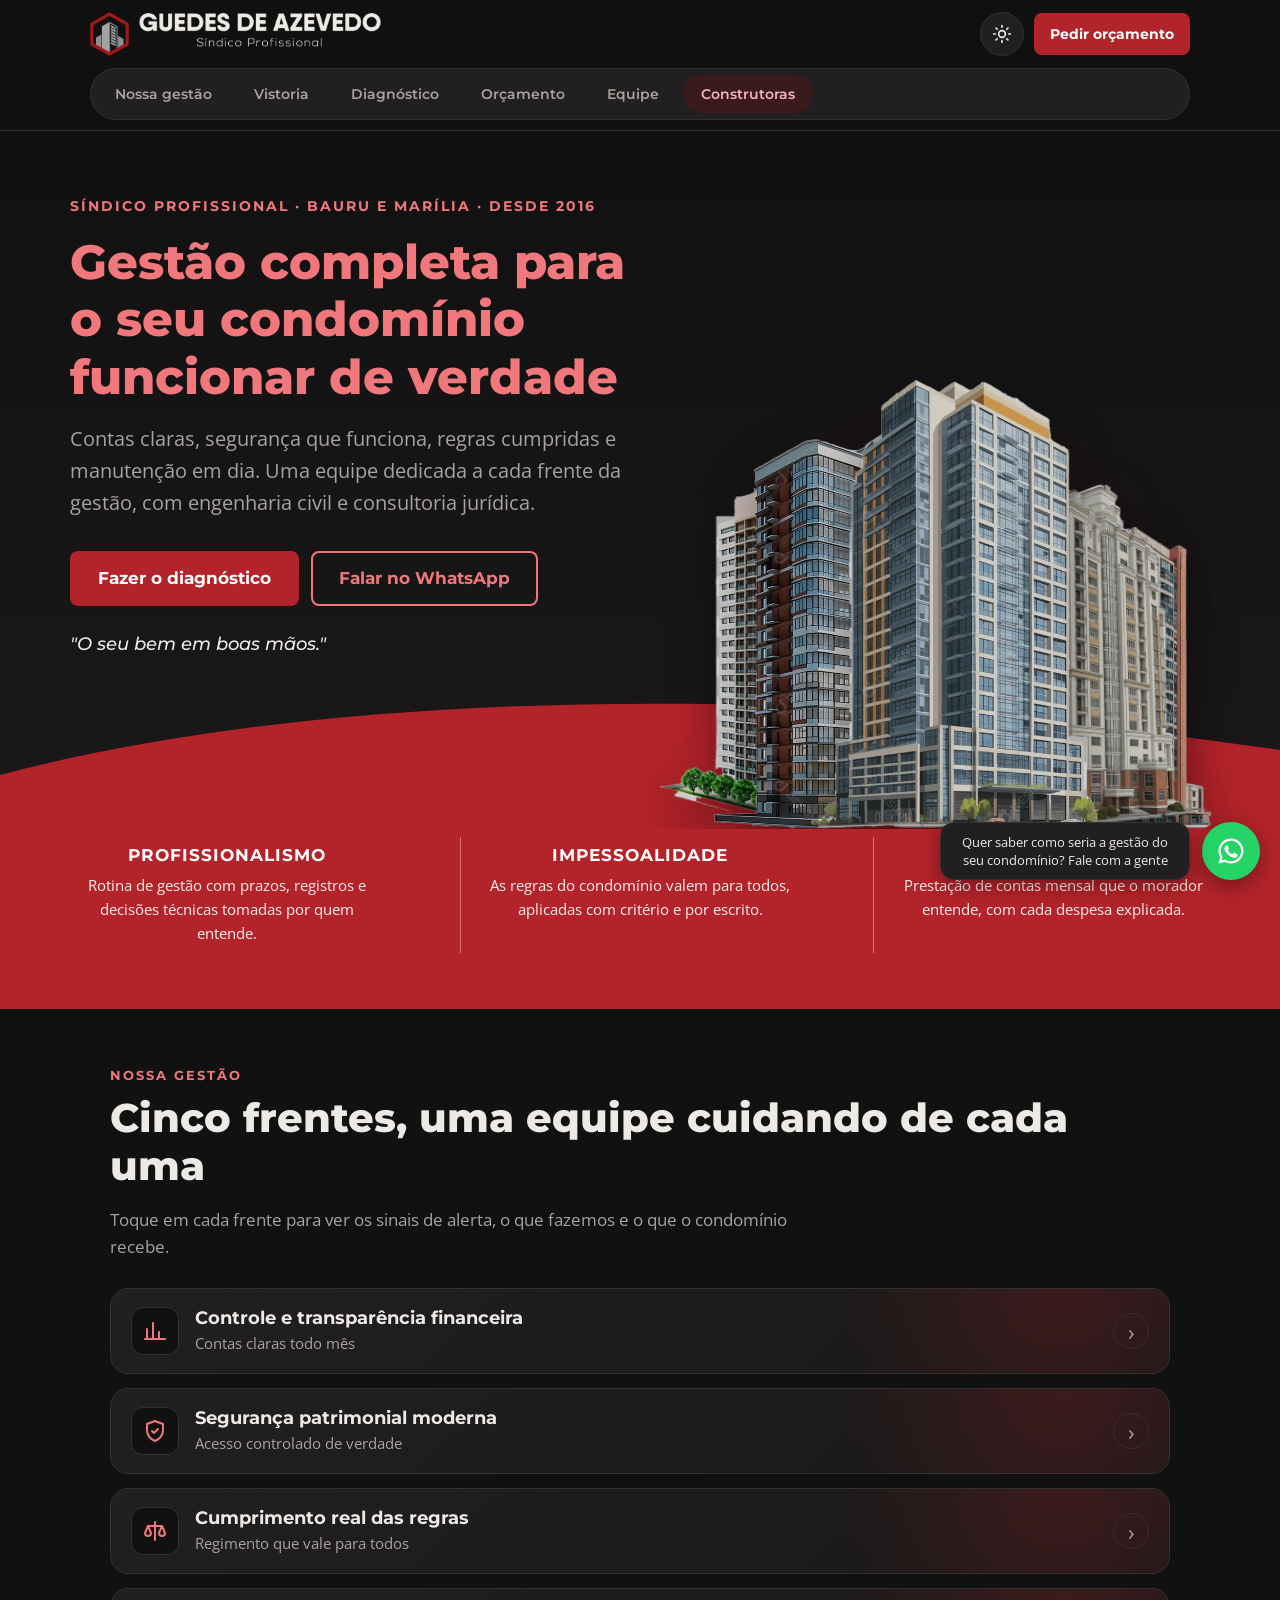
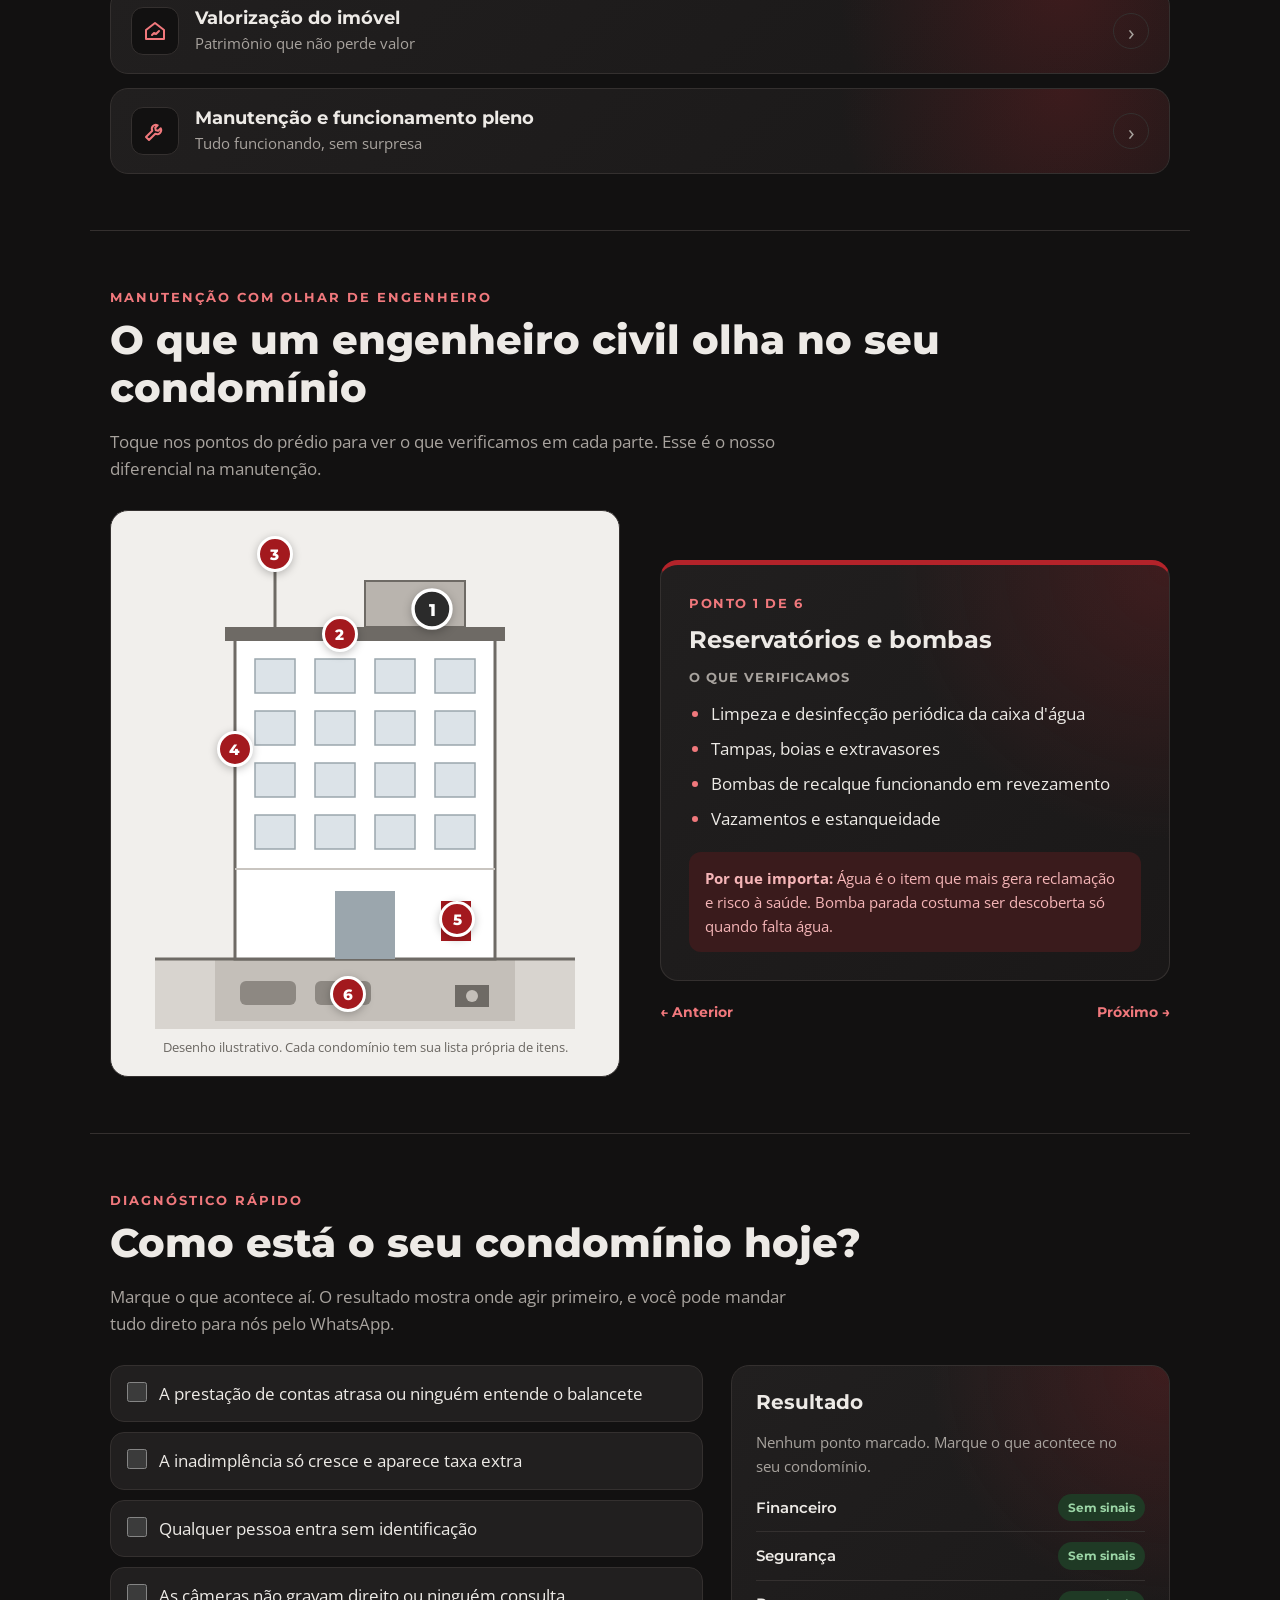
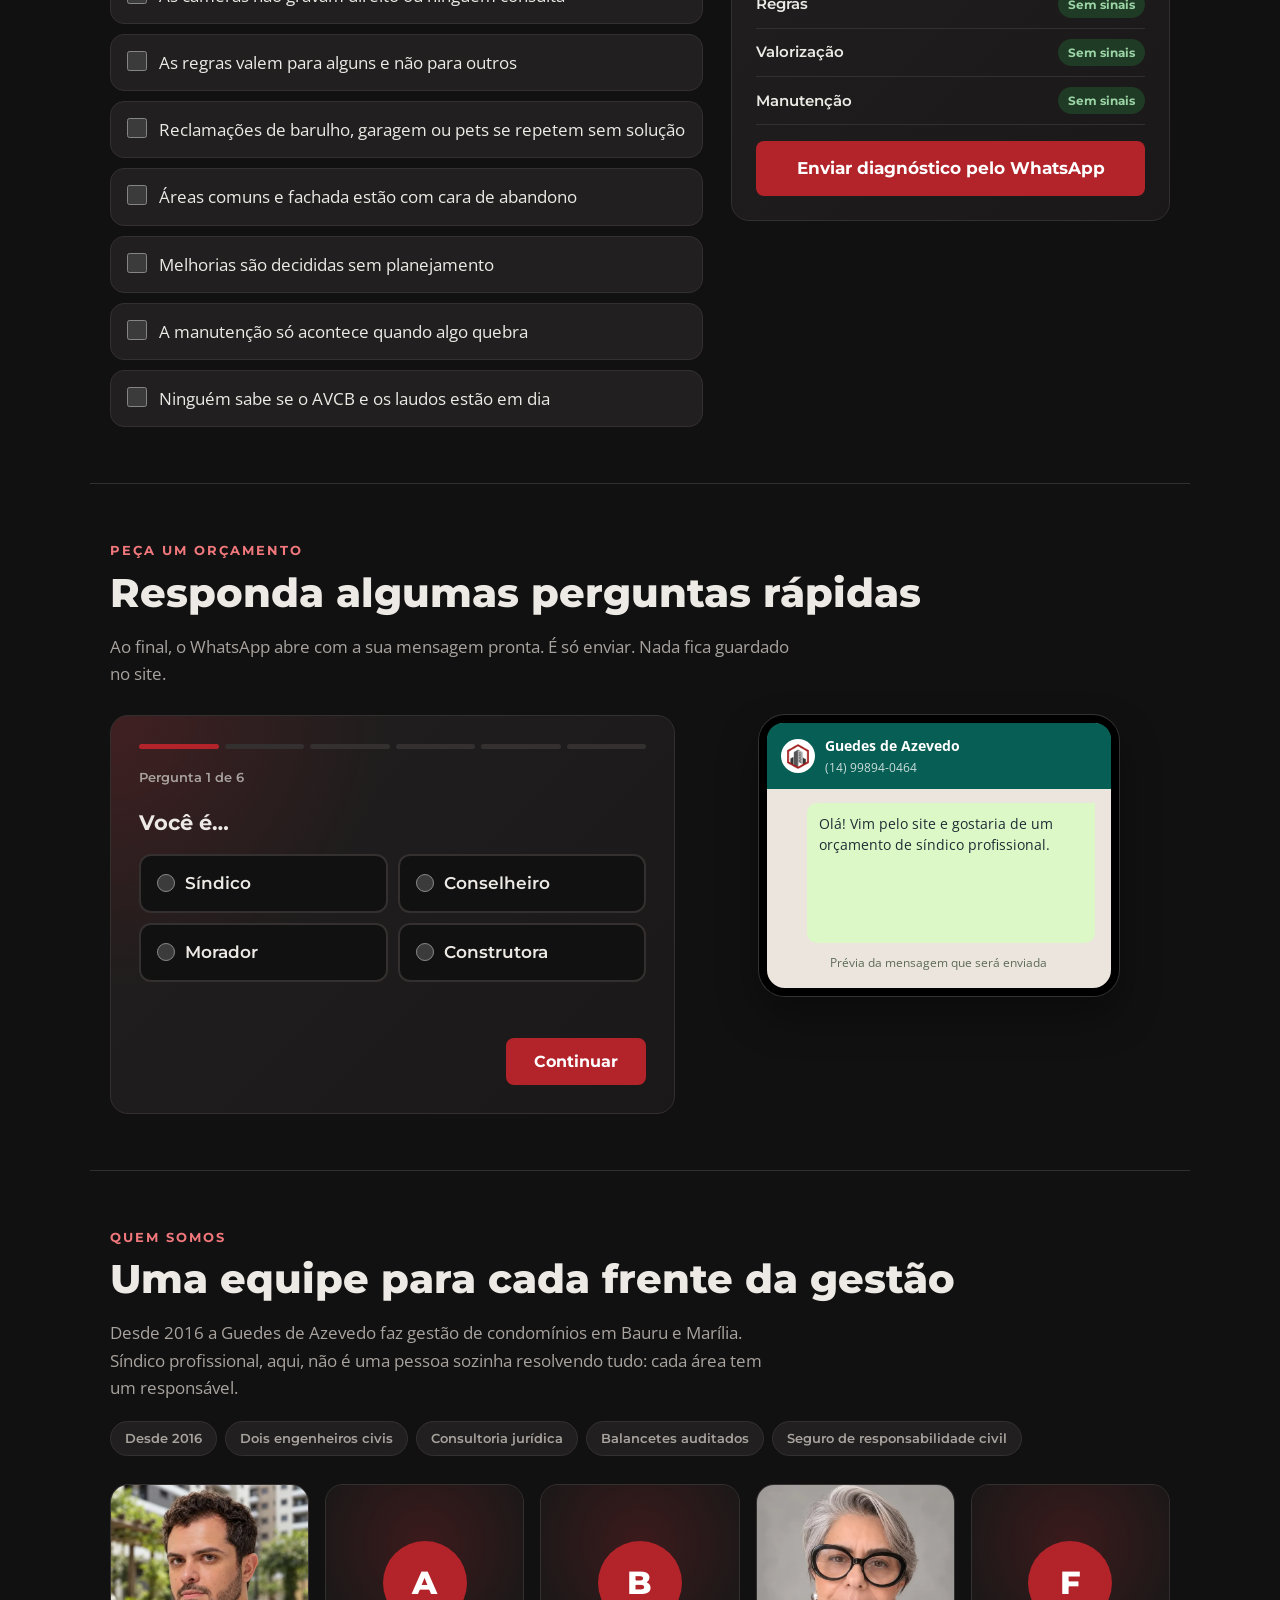
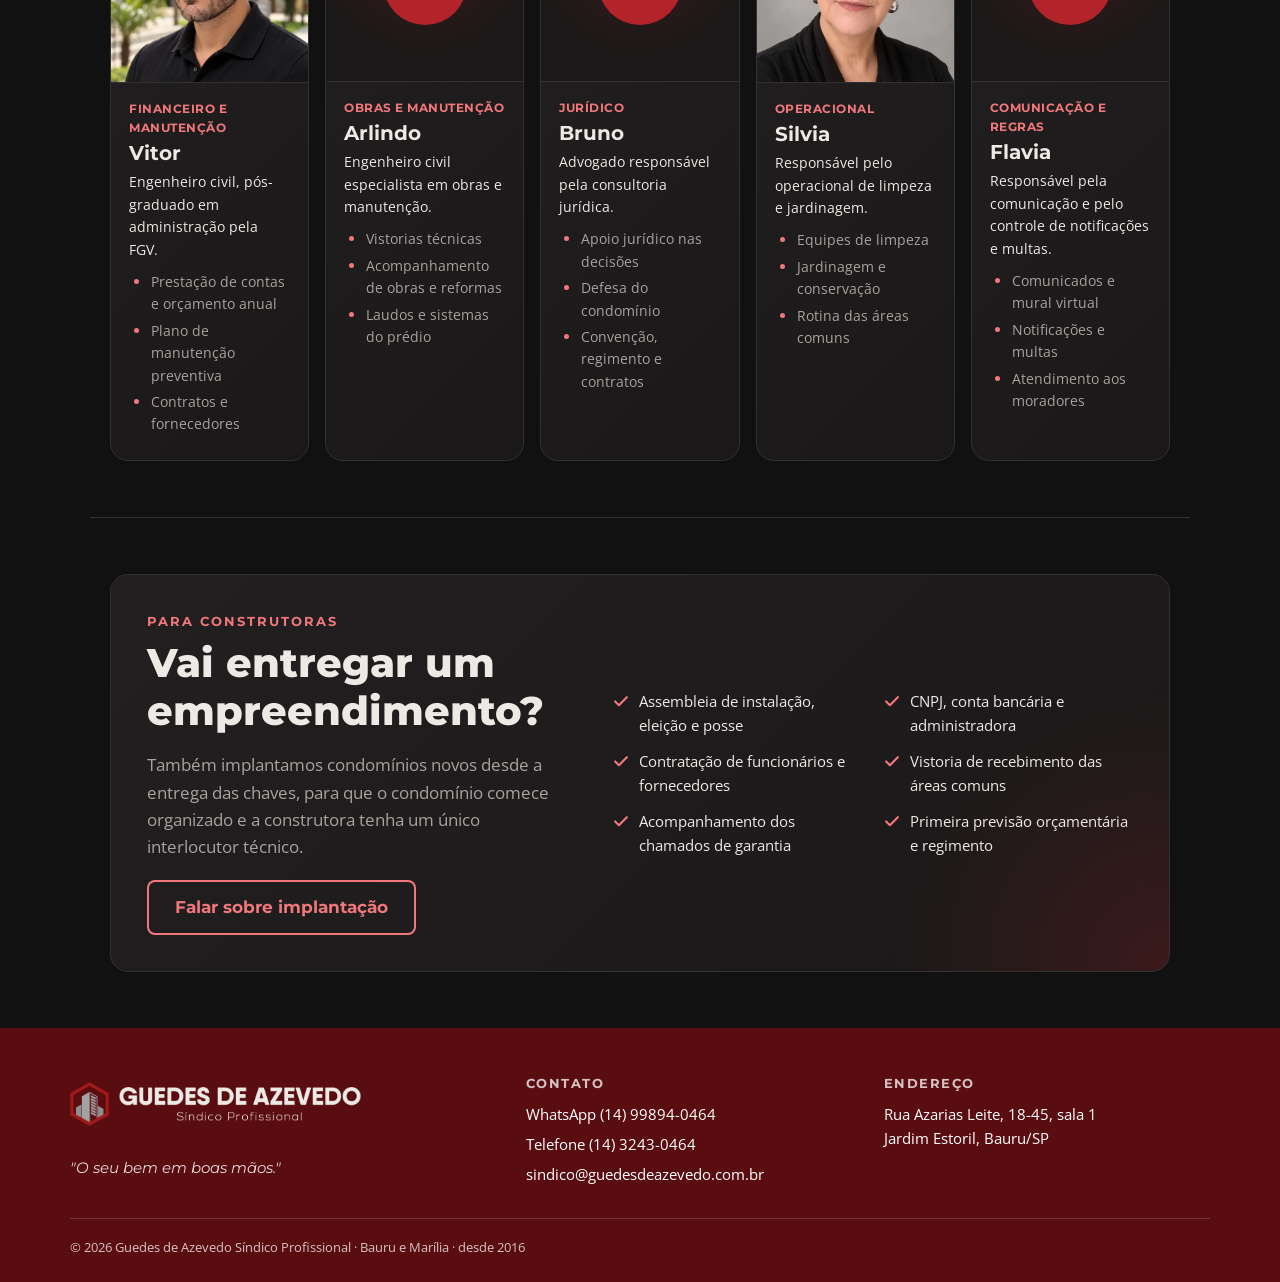
==== commit e018bfad: "feat: construtoras, vistoria interativa e prédios sem transparência" ====
--- a/index.html
+++ b/index.html
@@ -38,10 +38,12 @@
     <div class="abas-faixa">
       <ul class="abas">
         <li><a class="aba" href="#gestao">Nossa gestão</a></li>
+        <li><a class="aba" href="#vistoria">Vistoria</a></li>
         <li><a class="aba" href="#diagnostico">Diagnóstico</a></li>
         <li><a class="aba" href="#orcamento">Orçamento</a></li>
         <li hidden><a class="aba" href="#exemplos">Exemplos</a></li>
         <li><a class="aba" href="#quem-somos">Equipe</a></li>
+        <li><a class="aba" href="#construtoras">Construtoras</a></li>
       </ul>
     </div>
   </nav>
@@ -250,6 +252,124 @@
             <p class="cartao-entrega"><strong>Calendário de manutenção.</strong> Cada sistema do prédio com data, responsável e situação.</p>
           </div>
         </details>
+      </div>
+    </section>
+
+    <!-- Vistoria interativa: desenho de um prédio em corte com 6 pontos clicáveis.
+         Cada ponto mostra a sua ficha (js/site.js mostra uma e esconde as outras; sem JavaScript, todas aparecem) -->
+    <section id="vistoria">
+      <p class="eyebrow">Manutenção com olhar de engenheiro</p>
+      <h2>O que um engenheiro civil olha no seu condomínio</h2>
+      <p class="secao-intro">Toque nos pontos do prédio para ver o que verificamos em cada parte. Esse é o nosso diferencial na manutenção.</p>
+      <div class="vistoria">
+        <div class="prancheta">
+          <div class="planta">
+          <svg viewBox="0 0 420 500" role="img" aria-label="Corte de um prédio residencial com seis pontos de vistoria marcados">
+            <rect x="0" y="430" width="420" height="70" fill="#D8D4CF"/>
+            <rect x="60" y="430" width="300" height="62" fill="#C4BFB9"/>
+            <rect x="85" y="452" width="56" height="24" rx="6" fill="#8D8882"/><rect x="160" y="452" width="56" height="24" rx="6" fill="#8D8882"/>
+            <rect x="300" y="456" width="34" height="22" fill="#6E6A65"/><circle cx="317" cy="467" r="6" fill="#C4BFB9"/>
+            <line x1="0" y1="430" x2="420" y2="430" stroke="#6E6A65" stroke-width="3"/>
+            <rect x="80" y="110" width="260" height="320" fill="#FFFFFF" stroke="#6E6A65" stroke-width="3"/>
+            <g fill="#DCE3E8" stroke="#9BA6AD" stroke-width="1.5">
+              <rect x="100" y="130" width="40" height="34"/><rect x="160" y="130" width="40" height="34"/><rect x="220" y="130" width="40" height="34"/><rect x="280" y="130" width="40" height="34"/>
+              <rect x="100" y="182" width="40" height="34"/><rect x="160" y="182" width="40" height="34"/><rect x="220" y="182" width="40" height="34"/><rect x="280" y="182" width="40" height="34"/>
+              <rect x="100" y="234" width="40" height="34"/><rect x="160" y="234" width="40" height="34"/><rect x="220" y="234" width="40" height="34"/><rect x="280" y="234" width="40" height="34"/>
+              <rect x="100" y="286" width="40" height="34"/><rect x="160" y="286" width="40" height="34"/><rect x="220" y="286" width="40" height="34"/><rect x="280" y="286" width="40" height="34"/>
+            </g>
+            <line x1="80" y1="340" x2="340" y2="340" stroke="#C9C5C0" stroke-width="2"/>
+            <rect x="180" y="362" width="60" height="68" fill="#9BA6AD"/>
+            <rect x="286" y="372" width="30" height="40" fill="#A3191E"/><rect x="292" y="380" width="18" height="18" fill="#FFFFFF"/>
+            <rect x="70" y="98" width="280" height="14" fill="#6E6A65"/>
+            <rect x="210" y="52" width="100" height="46" fill="#B9B4AE" stroke="#6E6A65" stroke-width="2"/>
+            <line x1="120" y1="98" x2="120" y2="20" stroke="#6E6A65" stroke-width="3"/><polygon points="120,10 114,24 126,24" fill="#6E6A65"/>
+          </svg>
+            <button class="ponto" type="button" style="left: 66%; top: 16%" data-ponto="1" aria-label="Reservatórios e bombas">1</button>
+            <button class="ponto" type="button" style="left: 44%; top: 21%" data-ponto="2" aria-label="Cobertura e impermeabilização">2</button>
+            <button class="ponto" type="button" style="left: 28.5%; top: 5%" data-ponto="3" aria-label="Para-raios (SPDA)">3</button>
+            <button class="ponto" type="button" style="left: 19%; top: 44%" data-ponto="4" aria-label="Fachada">4</button>
+            <button class="ponto" type="button" style="left: 72%; top: 78%" data-ponto="5" aria-label="Prevenção de incêndio">5</button>
+            <button class="ponto" type="button" style="left: 46%; top: 93%" data-ponto="6" aria-label="Garagem e subsolo">6</button>
+          </div>
+          <p class="legenda">Desenho ilustrativo. Cada condomínio tem sua lista própria de itens.</p>
+        </div>
+        <div class="fichas" aria-live="polite">
+        <article class="ficha" id="ponto-1">
+          <p class="ficha-num">Ponto 1 de 6</p>
+          <h3>Reservatórios e bombas</h3>
+          <h4>O que verificamos</h4>
+          <ul class="lista">
+            <li>Limpeza e desinfecção periódica da caixa d'água</li>
+            <li>Tampas, boias e extravasores</li>
+            <li>Bombas de recalque funcionando em revezamento</li>
+            <li>Vazamentos e estanqueidade</li>
+          </ul>
+          <p class="porque"><strong>Por que importa:</strong> Água é o item que mais gera reclamação e risco à saúde. Bomba parada costuma ser descoberta só quando falta água.</p>
+        </article>
+        <article class="ficha" id="ponto-2">
+          <p class="ficha-num">Ponto 2 de 6</p>
+          <h3>Cobertura e impermeabilização</h3>
+          <h4>O que verificamos</h4>
+          <ul class="lista">
+            <li>Manta e proteção mecânica da laje</li>
+            <li>Calhas, rufos e ralos desobstruídos</li>
+            <li>Sinais de infiltração no último andar</li>
+            <li>Escoamento da água da chuva</li>
+          </ul>
+          <p class="porque"><strong>Por que importa:</strong> Infiltração começa pequena e vira obra cara. Identificar cedo permite reparo localizado.</p>
+        </article>
+        <article class="ficha" id="ponto-3">
+          <p class="ficha-num">Ponto 3 de 6</p>
+          <h3>Para-raios (SPDA)</h3>
+          <h4>O que verificamos</h4>
+          <ul class="lista">
+            <li>Captores e cabos de descida</li>
+            <li>Conexões e pontos de corrosão</li>
+            <li>Laudo e medição do aterramento em dia</li>
+          </ul>
+          <p class="porque"><strong>Por que importa:</strong> É item de segurança obrigatório e costuma ser exigido pela seguradora e pelo Corpo de Bombeiros.</p>
+        </article>
+        <article class="ficha" id="ponto-4">
+          <p class="ficha-num">Ponto 4 de 6</p>
+          <h3>Fachada</h3>
+          <h4>O que verificamos</h4>
+          <ul class="lista">
+            <li>Fissuras e trincas</li>
+            <li>Revestimento solto ou com som cavo</li>
+            <li>Juntas de dilatação e rejuntes</li>
+            <li>Vedação das janelas</li>
+          </ul>
+          <p class="porque"><strong>Por que importa:</strong> Peça solta de fachada é risco para quem passa embaixo. Identificar cedo evita reforma geral.</p>
+        </article>
+        <article class="ficha" id="ponto-5">
+          <p class="ficha-num">Ponto 5 de 6</p>
+          <h3>Prevenção de incêndio</h3>
+          <h4>O que verificamos</h4>
+          <ul class="lista">
+            <li>Validade e recarga dos extintores</li>
+            <li>Hidrantes, mangueiras e bomba de incêndio</li>
+            <li>Iluminação de emergência e sinalização</li>
+            <li>AVCB do Corpo de Bombeiros válido</li>
+          </ul>
+          <p class="porque"><strong>Por que importa:</strong> Sem AVCB válido o condomínio pode ter problema com o seguro e responde pelo risco aos moradores.</p>
+        </article>
+        <article class="ficha" id="ponto-6">
+          <p class="ficha-num">Ponto 6 de 6</p>
+          <h3>Garagem e subsolo</h3>
+          <h4>O que verificamos</h4>
+          <ul class="lista">
+            <li>Ralos, drenagem e bombas de esgotamento</li>
+            <li>Piso, demarcação e sinalização</li>
+            <li>Portões automáticos e iluminação</li>
+            <li>Infiltrações nas paredes de contenção</li>
+          </ul>
+          <p class="porque"><strong>Por que importa:</strong> Subsolo alagado danifica carros e equipamentos. A bomba de drenagem precisa estar testada antes da época de chuva.</p>
+        </article>
+          <div class="nav-ficha" hidden>
+            <button type="button" id="ficha-anterior">← Anterior</button>
+            <button type="button" id="ficha-proxima">Próximo →</button>
+          </div>
+        </div>
       </div>
     </section>
 
@@ -452,6 +572,26 @@
       </div>
     </section>
 
+    <!-- Construtoras: seção secundária (o foco do site são condomínios já entregues, ADR-004).
+         O botão leva ao orçamento já com "Construtora" escolhido (js/site.js) -->
+    <section id="construtoras">
+      <div class="construtoras">
+        <div>
+          <p class="eyebrow">Para construtoras</p>
+          <h2>Vai entregar um empreendimento?</h2>
+          <p class="secao-intro">Também implantamos condomínios novos desde a entrega das chaves, para que o condomínio comece organizado e a construtora tenha um único interlocutor técnico.</p>
+          <a class="botao botao-contorno" id="sou-construtora" href="#orcamento">Falar sobre implantação</a>
+        </div>
+        <ul class="checklist">
+          <li><svg viewBox="0 0 24 24" aria-hidden="true"><path d="M5 12.5l4.5 4.5L19 7.5" fill="none" stroke="currentColor" stroke-width="2.6" stroke-linecap="round" stroke-linejoin="round"/></svg>Assembleia de instalação, eleição e posse</li>
+          <li><svg viewBox="0 0 24 24" aria-hidden="true"><path d="M5 12.5l4.5 4.5L19 7.5" fill="none" stroke="currentColor" stroke-width="2.6" stroke-linecap="round" stroke-linejoin="round"/></svg>CNPJ, conta bancária e administradora</li>
+          <li><svg viewBox="0 0 24 24" aria-hidden="true"><path d="M5 12.5l4.5 4.5L19 7.5" fill="none" stroke="currentColor" stroke-width="2.6" stroke-linecap="round" stroke-linejoin="round"/></svg>Contratação de funcionários e fornecedores</li>
+          <li><svg viewBox="0 0 24 24" aria-hidden="true"><path d="M5 12.5l4.5 4.5L19 7.5" fill="none" stroke="currentColor" stroke-width="2.6" stroke-linecap="round" stroke-linejoin="round"/></svg>Vistoria de recebimento das áreas comuns</li>
+          <li><svg viewBox="0 0 24 24" aria-hidden="true"><path d="M5 12.5l4.5 4.5L19 7.5" fill="none" stroke="currentColor" stroke-width="2.6" stroke-linecap="round" stroke-linejoin="round"/></svg>Acompanhamento dos chamados de garantia</li>
+          <li><svg viewBox="0 0 24 24" aria-hidden="true"><path d="M5 12.5l4.5 4.5L19 7.5" fill="none" stroke="currentColor" stroke-width="2.6" stroke-linecap="round" stroke-linejoin="round"/></svg>Primeira previsão orçamentária e regimento</li>
+        </ul>
+      </div>
+    </section>
   </main>
 
   <!-- Rodapé: fundo vinho escuro nos dois modos, por isso usa sempre o logo de letras claras -->
--- a/css/estilo.css
+++ b/css/estilo.css
@@ -1353,3 +1353,237 @@
     grid-template-columns: minmax(0, 1fr);
   }
 }
+
+/* ---------- Construtoras ---------- */
+.construtoras {
+  display: grid;
+  grid-template-columns: minmax(0, 0.9fr) minmax(0, 1.1fr);
+  gap: 36px;
+  align-items: center;
+  padding: 36px;
+  border: 1px solid var(--borda);
+  border-radius: 18px;
+  background:
+    radial-gradient(500px circle at 100% 100%, var(--brilho), transparent 55%),
+    linear-gradient(135deg, var(--card) 0%, var(--bg-alt) 100%);
+}
+
+.construtoras .secao-intro {
+  margin-bottom: 20px;
+}
+
+/* Lista com "visto" vinho no lugar da bolinha, em duas colunas */
+.checklist {
+  list-style: none;
+  margin: 0;
+  padding: 0;
+  display: grid;
+  grid-template-columns: repeat(2, minmax(0, 1fr));
+  gap: 12px 20px;
+}
+
+.checklist li {
+  display: flex;
+  align-items: flex-start;
+  gap: 8px;
+  font-size: 15px;
+}
+
+.checklist svg {
+  width: 20px;
+  height: 20px;
+  flex: none;
+  margin-top: 2px;
+  color: var(--vinho-texto);
+}
+
+@media (max-width: 960px) {
+  .construtoras {
+    grid-template-columns: minmax(0, 1fr);
+    padding: 24px;
+  }
+}
+
+@media (max-width: 560px) {
+  .checklist {
+    grid-template-columns: minmax(0, 1fr);
+  }
+}
+
+/* ---------- Vistoria interativa ---------- */
+.vistoria {
+  display: grid;
+  grid-template-columns: minmax(0, 1fr) minmax(0, 1fr);
+  gap: 40px;
+  align-items: center;
+  margin-top: 28px;
+}
+
+/* Prancheta: "papel" claro nos dois modos, como um desenho técnico */
+.prancheta {
+  padding: 18px;
+  border: 1px solid var(--borda);
+  border-radius: 18px;
+  background: #F1EFEC;
+}
+
+/* A planta é o "quadro" onde os pontos são posicionados por cima do desenho (left/top em %) */
+.planta {
+  position: relative;
+  width: 100%;
+  max-width: 420px;
+  aspect-ratio: 420 / 500;
+  margin: 0 auto;
+}
+
+.planta svg {
+  width: 100%;
+  height: 100%;
+  display: block;
+}
+
+/* translate(-50%, -50%) centraliza o círculo exatamente no ponto marcado */
+.ponto {
+  position: absolute;
+  width: 36px;
+  height: 36px;
+  transform: translate(-50%, -50%);
+  border: 3px solid #FFFFFF;
+  border-radius: 50%;
+  background: #A3191E;
+  color: #FFFFFF;
+  font-family: "Montserrat", Arial, sans-serif;
+  font-size: 15px;
+  font-weight: 800;
+  cursor: pointer;
+  box-shadow: 0 2px 8px rgba(0, 0, 0, 0.25);
+  transition: transform 0.2s, background 0.2s;
+}
+
+/* Anel que "pulsa" em volta dos pontos ainda não escolhidos, para chamar o clique */
+.ponto::after {
+  content: "";
+  position: absolute;
+  inset: -9px;
+  border: 2px solid #A3191E;
+  border-radius: 50%;
+  opacity: 0;
+  animation: pulsa 2.2s infinite;
+}
+
+.ponto:hover {
+  transform: translate(-50%, -50%) scale(1.1);
+}
+
+.ponto[aria-pressed="true"] {
+  background: #2B2B2B;
+  transform: translate(-50%, -50%) scale(1.15);
+}
+
+.ponto[aria-pressed="true"]::after {
+  animation: none;
+}
+
+.ponto:focus-visible {
+  outline: 3px solid #2B2B2B;
+  outline-offset: 3px;
+}
+
+@keyframes pulsa {
+  0% { transform: scale(0.7); opacity: 0.8; }
+  100% { transform: scale(1.3); opacity: 0; }
+}
+
+.legenda {
+  margin: 8px 0 0;
+  font-size: 13px;
+  text-align: center;
+  color: #6B6762;
+}
+
+.fichas {
+  display: grid;
+  gap: 16px;
+}
+
+.ficha {
+  display: grid;
+  gap: 12px;
+  align-content: start;
+  min-height: 340px;
+  padding: 28px;
+  border: 1px solid var(--borda);
+  border-top: 5px solid var(--vinho);
+  border-radius: 18px;
+  background:
+    radial-gradient(500px circle at 100% 0%, var(--brilho), transparent 55%),
+    linear-gradient(135deg, var(--card) 0%, var(--bg-alt) 100%);
+}
+
+.ficha h3,
+.ficha h4,
+.ficha .lista,
+.ficha p {
+  margin: 0;
+}
+
+.ficha-num {
+  font-family: "Montserrat", Arial, sans-serif;
+  font-size: 13px;
+  font-weight: 700;
+  letter-spacing: 1.5px;
+  text-transform: uppercase;
+  color: var(--vinho-texto);
+}
+
+.ficha h3 {
+  font-size: 24px;
+}
+
+.ficha h4 {
+  font-family: "Montserrat", Arial, sans-serif;
+  font-size: 13px;
+  letter-spacing: 1px;
+  text-transform: uppercase;
+  color: var(--texto-suave);
+}
+
+.porque {
+  padding: 14px 16px;
+  border-radius: 12px;
+  background: var(--vinho-suave);
+  color: var(--vinho-suave-texto);
+  font-size: 15px;
+}
+
+.nav-ficha {
+  display: flex;
+  justify-content: space-between;
+}
+
+.nav-ficha button {
+  padding: 6px 0;
+  border: 0;
+  background: none;
+  font-family: "Montserrat", Arial, sans-serif;
+  font-size: 14px;
+  font-weight: 700;
+  color: var(--vinho-texto);
+  cursor: pointer;
+}
+
+@media (max-width: 960px) {
+  .vistoria {
+    grid-template-columns: minmax(0, 1fr);
+  }
+
+  .ficha {
+    min-height: 0;
+  }
+}
+
+@media (prefers-reduced-motion: reduce) {
+  .ponto::after {
+    animation: none;
+  }
+}
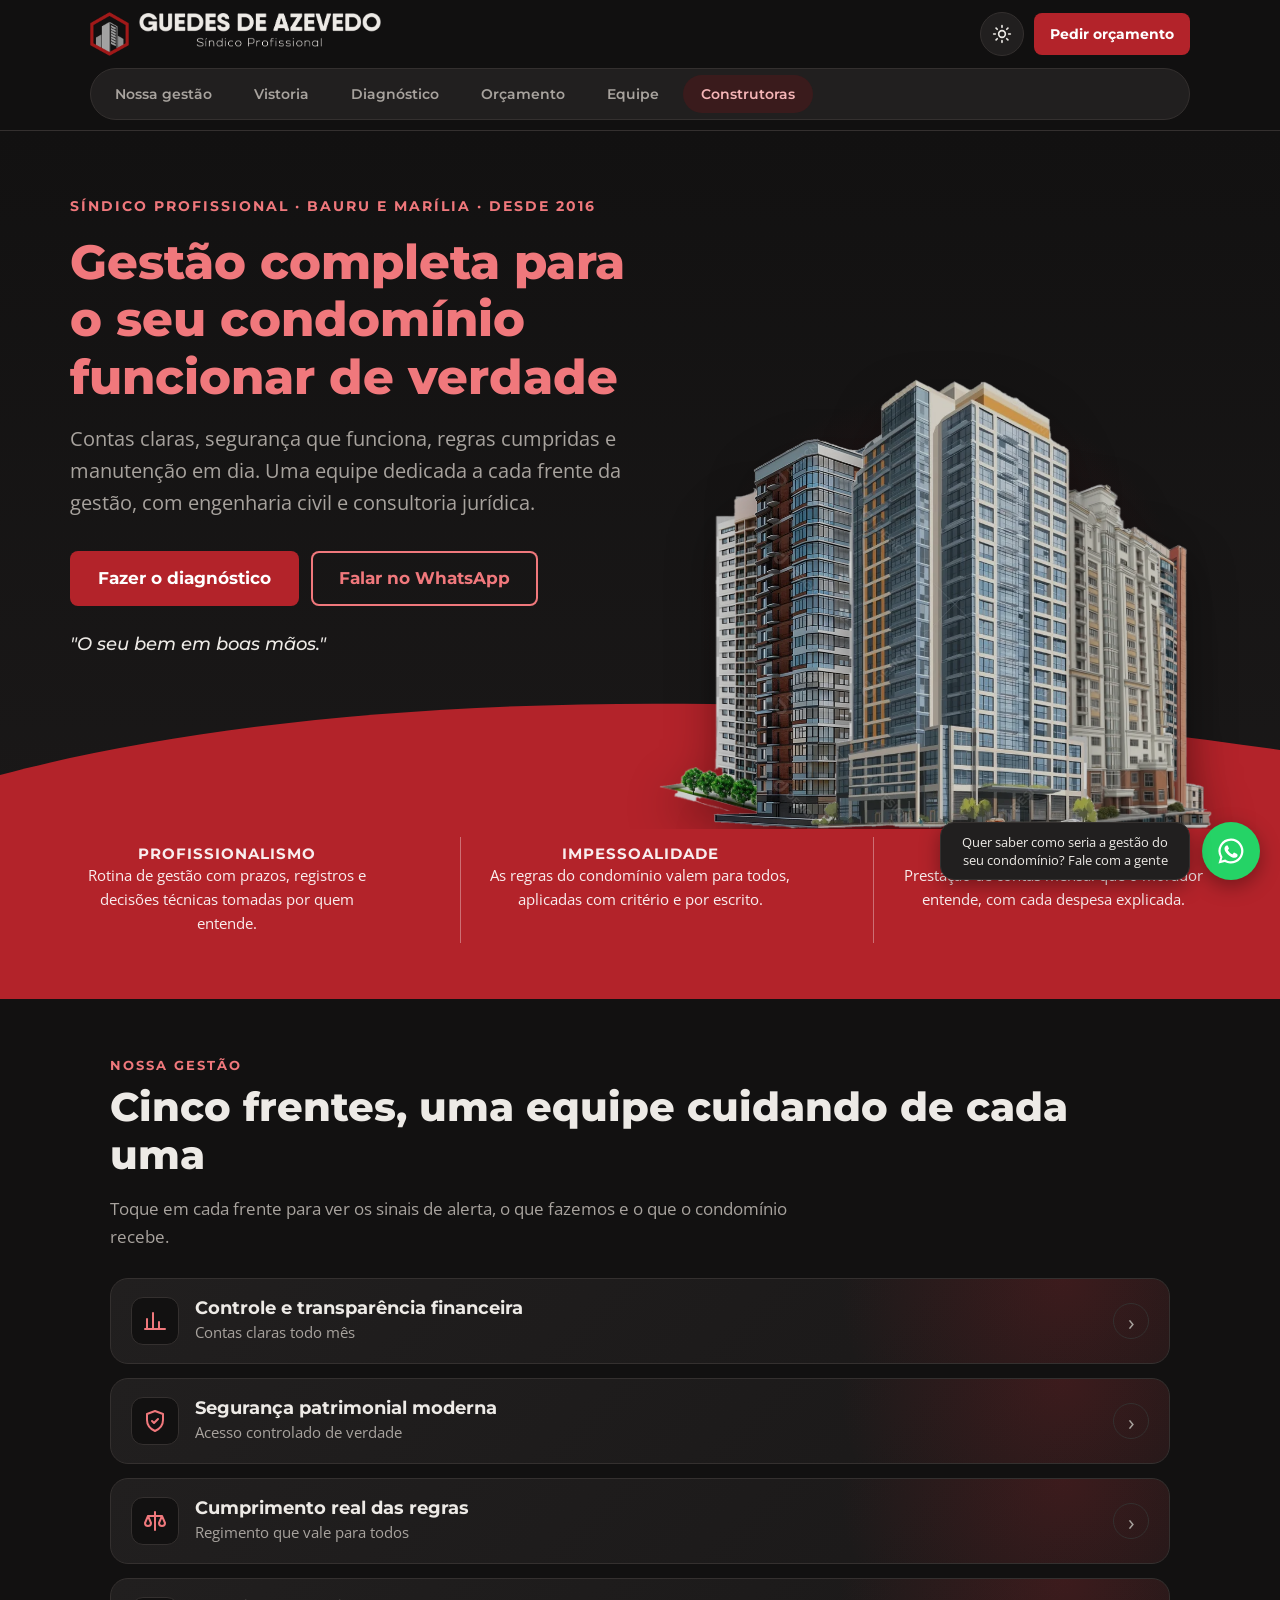
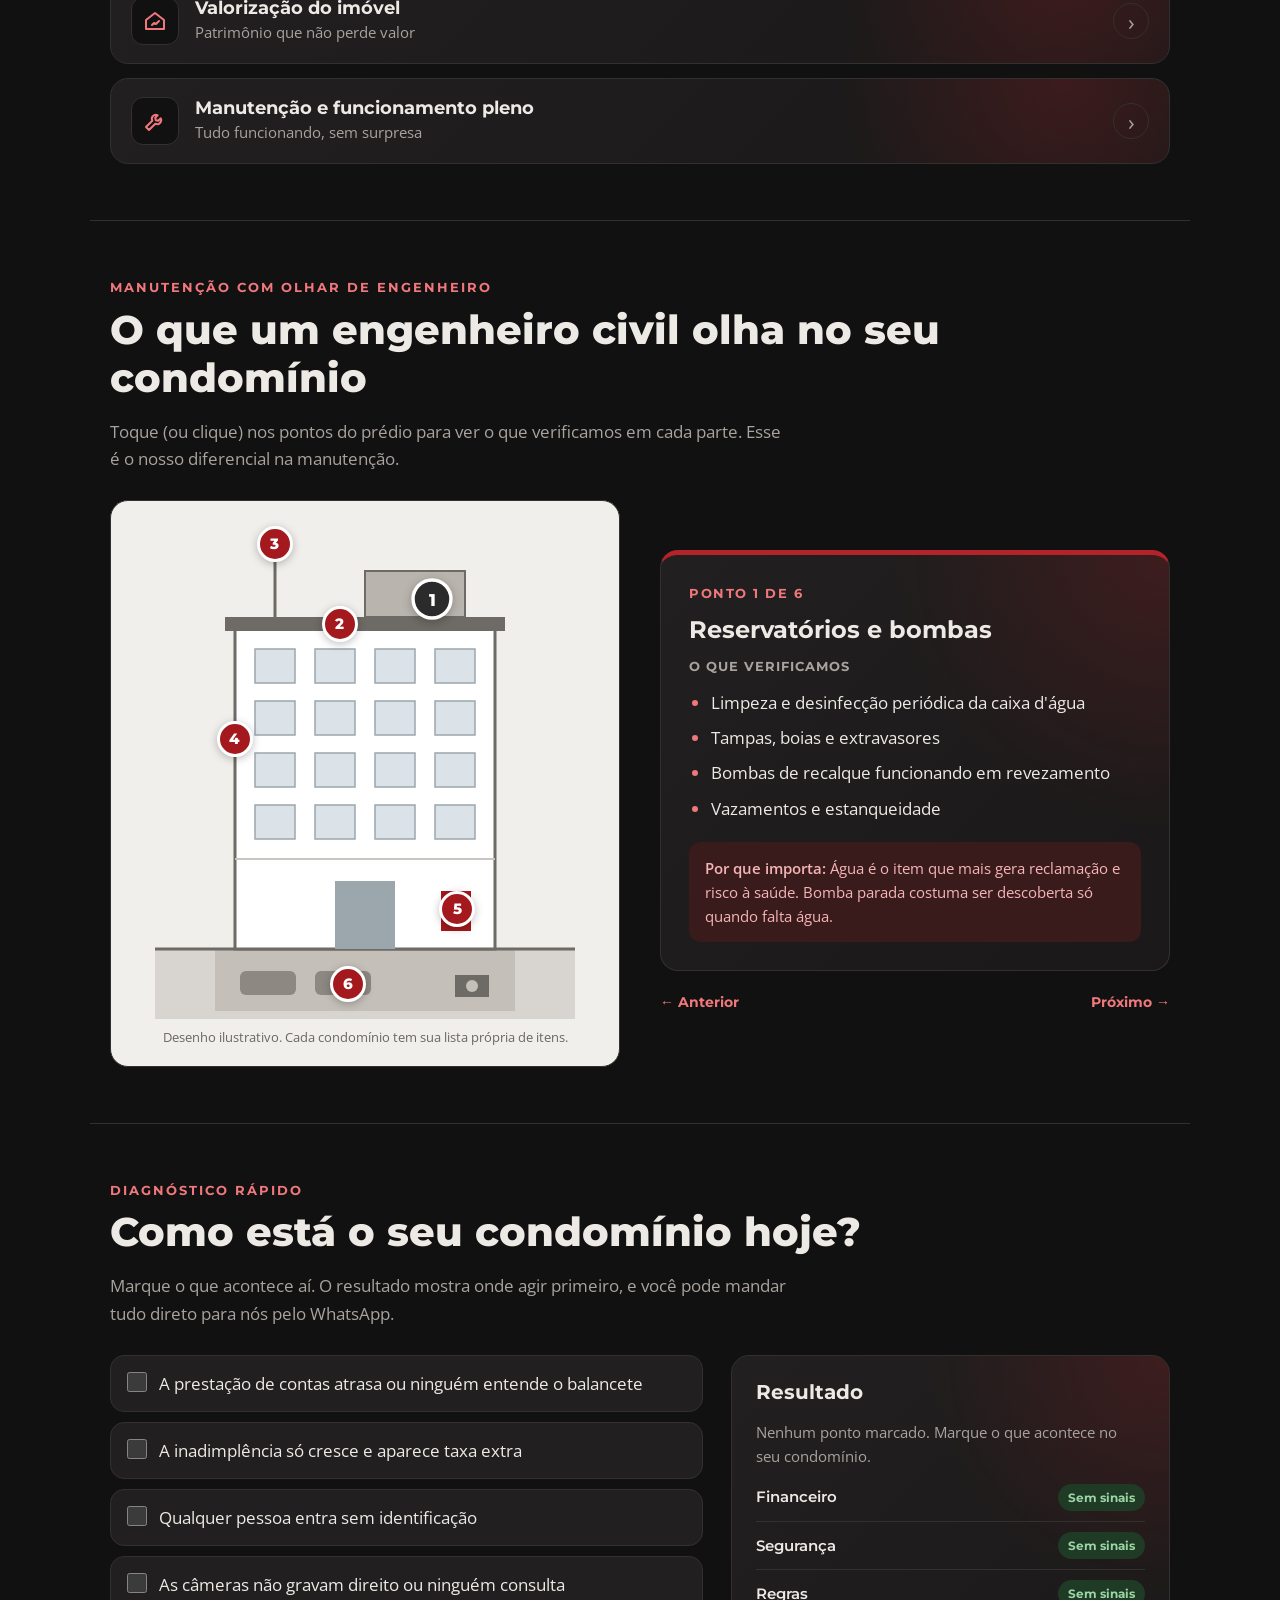
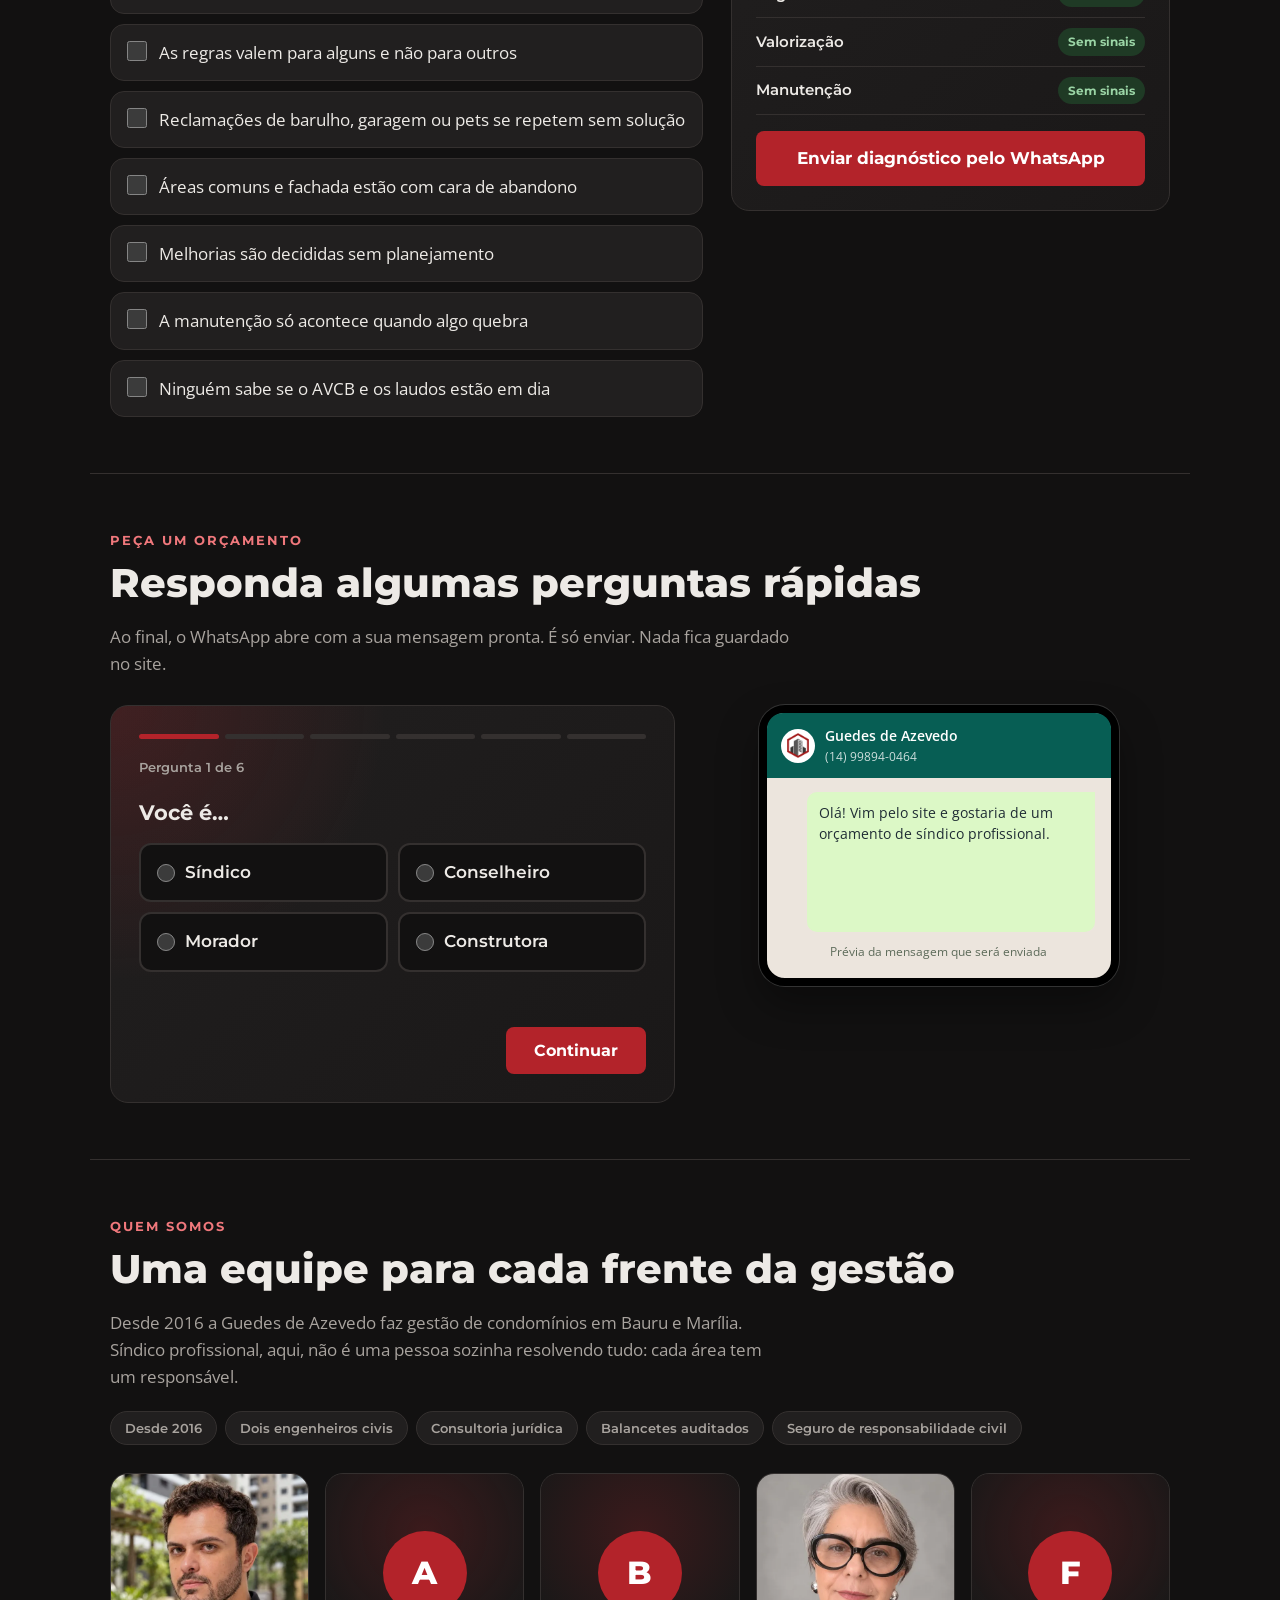
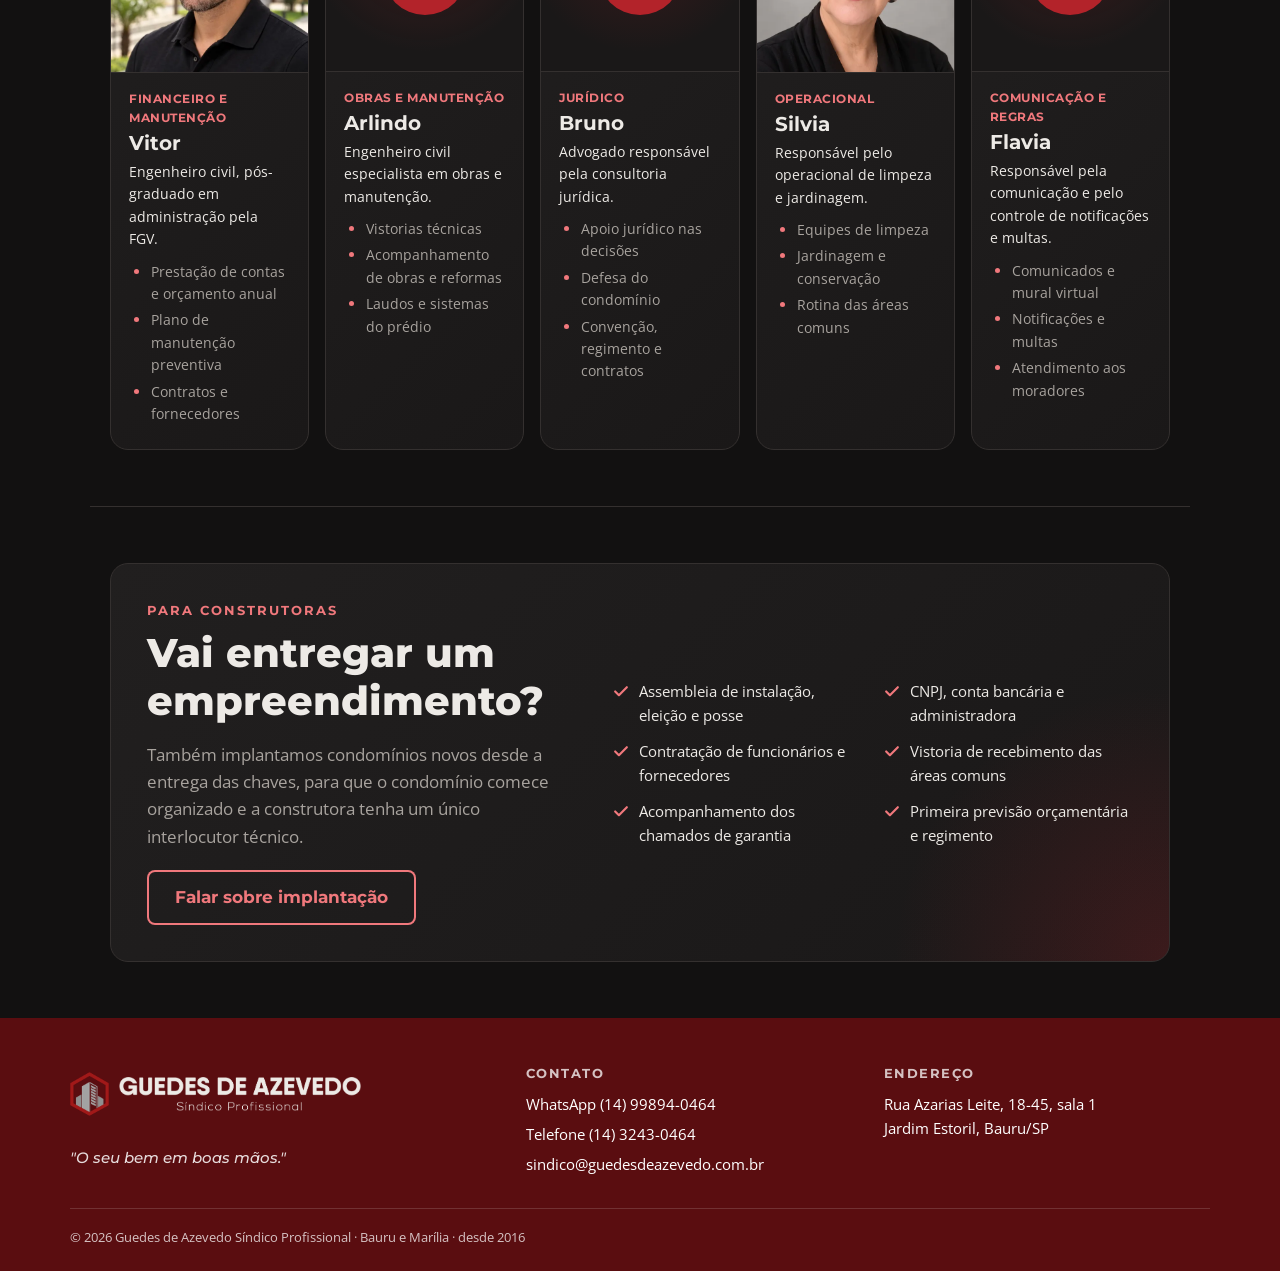
==== commit c73a86b3: "feat: revisão final com fontes locais, ícones, compartilhamento e correções" ====
--- a/index.html
+++ b/index.html
@@ -5,10 +5,52 @@
   <!-- Sem esta linha o celular mostra a página como se fosse um computador em miniatura (o problema do site atual) -->
   <meta name="viewport" content="width=device-width, initial-scale=1">
   <title>Síndico Profissional em Bauru e Marília | Guedes de Azevedo</title>
-  <meta name="description" content="Síndico profissional com engenharia civil: implantação de condomínios, gestão, assembleias e vistorias em Bauru e Marília.">
-  <link rel="preconnect" href="https://fonts.googleapis.com">
-  <link rel="preconnect" href="https://fonts.gstatic.com" crossorigin>
-  <link href="https://fonts.googleapis.com/css2?family=Montserrat:wght@500;600;700;800&family=Open+Sans:wght@400;600&display=swap" rel="stylesheet">
+  <meta name="description" content="Gestão completa de condomínios em Bauru e Marília: contas claras, segurança, regras cumpridas e manutenção acompanhada por engenheiros civis. Faça o diagnóstico e peça um orçamento.">
+  <!-- Cor da barra do navegador no celular -->
+  <meta name="theme-color" content="#121111">
+
+  <!-- Ícone da aba do navegador e do atalho na tela inicial do celular -->
+  <link rel="icon" type="image/png" sizes="32x32" href="img/favicon-32.png">
+  <link rel="apple-touch-icon" href="img/apple-touch-icon.png">
+
+  <!-- Como o link aparece quando alguém compartilha no WhatsApp, Facebook, LinkedIn (Open Graph).
+       A imagem precisa de endereço completo: só funciona depois que o site estiver no ar -->
+  <meta property="og:type" content="website">
+  <meta property="og:locale" content="pt_BR">
+  <meta property="og:site_name" content="Guedes de Azevedo Síndico Profissional">
+  <meta property="og:title" content="Guedes de Azevedo | Síndico profissional em Bauru e Marília">
+  <meta property="og:description" content="Gestão completa para o seu condomínio funcionar de verdade. Faça o diagnóstico gratuito e peça um orçamento.">
+  <meta property="og:url" content="https://sindico.guedesdeazevedo.com.br/">
+  <meta property="og:image" content="https://sindico.guedesdeazevedo.com.br/img/compartilhar.jpg">
+  <meta property="og:image:width" content="1200">
+  <meta property="og:image:height" content="630">
+  <meta name="twitter:card" content="summary_large_image">
+
+  <!-- Dados da empresa para o Google (aparecem em buscas e no mapa) -->
+  <script type="application/ld+json">
+  {
+    "@context": "https://schema.org",
+    "@type": "LocalBusiness",
+    "name": "Guedes de Azevedo Síndico Profissional",
+    "description": "Síndico profissional e gestão completa de condomínios em Bauru e Marília.",
+    "url": "https://sindico.guedesdeazevedo.com.br/",
+    "image": "https://sindico.guedesdeazevedo.com.br/img/compartilhar.jpg",
+    "logo": "https://sindico.guedesdeazevedo.com.br/img/icone-512.png",
+    "telephone": "+55-14-3243-0464",
+    "email": "sindico@guedesdeazevedo.com.br",
+    "foundingDate": "2016",
+    "address": {
+      "@type": "PostalAddress",
+      "streetAddress": "Rua Azarias Leite, 18-45, sala 1, Jardim Estoril",
+      "addressLocality": "Bauru",
+      "addressRegion": "SP",
+      "addressCountry": "BR"
+    },
+    "areaServed": ["Bauru", "Marília"]
+  }
+  </script>
+
+  <!-- As fontes agora ficam no próprio site (css/fontes), declaradas no estilo.css -->
   <link rel="stylesheet" href="css/estilo.css">
 <script>try { if (localStorage.getItem("modo") === "claro") document.documentElement.classList.add("claro"); } catch (e) {}</script></head>
 <body>
@@ -77,15 +119,15 @@
 
   <div class="valores" aria-label="Nossos valores">
     <div class="valor">
-      <h3>Profissionalismo</h3>
+      <p class="valor-titulo">Profissionalismo</p>
       <p>Rotina de gestão com prazos, registros e decisões técnicas tomadas por quem entende.</p>
     </div>
     <div class="valor">
-      <h3>Impessoalidade</h3>
+      <p class="valor-titulo">Impessoalidade</p>
       <p>As regras do condomínio valem para todos, aplicadas com critério e por escrito.</p>
     </div>
     <div class="valor">
-      <h3>Transparência</h3>
+      <p class="valor-titulo">Transparência</p>
       <p>Prestação de contas mensal que o morador entende, com cada despesa explicada.</p>
     </div>
   </div>
@@ -260,7 +302,7 @@
     <section id="vistoria">
       <p class="eyebrow">Manutenção com olhar de engenheiro</p>
       <h2>O que um engenheiro civil olha no seu condomínio</h2>
-      <p class="secao-intro">Toque nos pontos do prédio para ver o que verificamos em cada parte. Esse é o nosso diferencial na manutenção.</p>
+      <p class="secao-intro">Toque (ou clique) nos pontos do prédio para ver o que verificamos em cada parte. Esse é o nosso diferencial na manutenção.</p>
       <div class="vistoria">
         <div class="prancheta">
           <div class="planta">
@@ -351,7 +393,7 @@
             <li>Iluminação de emergência e sinalização</li>
             <li>AVCB do Corpo de Bombeiros válido</li>
           </ul>
-          <p class="porque"><strong>Por que importa:</strong> Sem AVCB válido o condomínio pode ter problema com o seguro e responde pelo risco aos moradores.</p>
+          <p class="porque"><strong>Por que importa:</strong> Sem AVCB válido, o condomínio pode ter problema com o seguro e responde pelo risco aos moradores.</p>
         </article>
         <article class="ficha" id="ponto-6">
           <p class="ficha-num">Ponto 6 de 6</p>
@@ -462,7 +504,7 @@
           <!-- Só aparece quando há itens marcados no diagnóstico -->
           <label class="incluir-diag" id="incluir-diag" hidden>
             <input type="checkbox" id="incluir-diag-caixa" checked>
-            <span>Incluir os <b id="qtd-diag">0</b> pontos marcados no diagnóstico</span>
+            <span id="texto-incluir-diag">Incluir os pontos marcados no diagnóstico</span>
           </label>
 
           <p class="erro" id="erro-orcamento" role="alert"></p>
--- a/css/estilo.css
+++ b/css/estilo.css
@@ -1,3 +1,13 @@
+/* Fontes guardadas no próprio site (antes vinham do Google Fonts).
+   Vantagens: o site não depende de outro servidor e não envia o endereço do visitante ao Google.
+   font-display: swap mostra o texto na hora com a fonte do sistema e troca quando a fonte carrega. */
+@font-face { font-family: "Montserrat"; font-style: normal; font-weight: 600; font-display: swap; src: url("fontes/montserrat-latin-600-normal.woff2") format("woff2"); }
+@font-face { font-family: "Montserrat"; font-style: normal; font-weight: 700; font-display: swap; src: url("fontes/montserrat-latin-700-normal.woff2") format("woff2"); }
+@font-face { font-family: "Montserrat"; font-style: normal; font-weight: 800; font-display: swap; src: url("fontes/montserrat-latin-800-normal.woff2") format("woff2"); }
+@font-face { font-family: "Montserrat"; font-style: italic; font-weight: 500; font-display: swap; src: url("fontes/montserrat-latin-500-italic.woff2") format("woff2"); }
+@font-face { font-family: "Open Sans"; font-style: normal; font-weight: 400; font-display: swap; src: url("fontes/open-sans-latin-400-normal.woff2") format("woff2"); }
+@font-face { font-family: "Open Sans"; font-style: normal; font-weight: 600; font-display: swap; src: url("fontes/open-sans-latin-600-normal.woff2") format("woff2"); }
+
 /* Cores do site em dois modos. Padrão: escuro. A classe "claro" no <html> troca tudo para o modo claro.
    O resto do arquivo só usa os nomes (var(--bg), var(--texto)...), nunca o código da cor. */
 :root {
@@ -324,7 +334,11 @@
   text-align: center;
 }
 
-.valor h3 {
+.valor-titulo {
+  font-family: "Montserrat", Arial, sans-serif;
+  font-weight: 700;
+  line-height: 1.2;
+  margin-top: 0;
   font-size: 17px;
   letter-spacing: 1px;
   text-transform: uppercase;
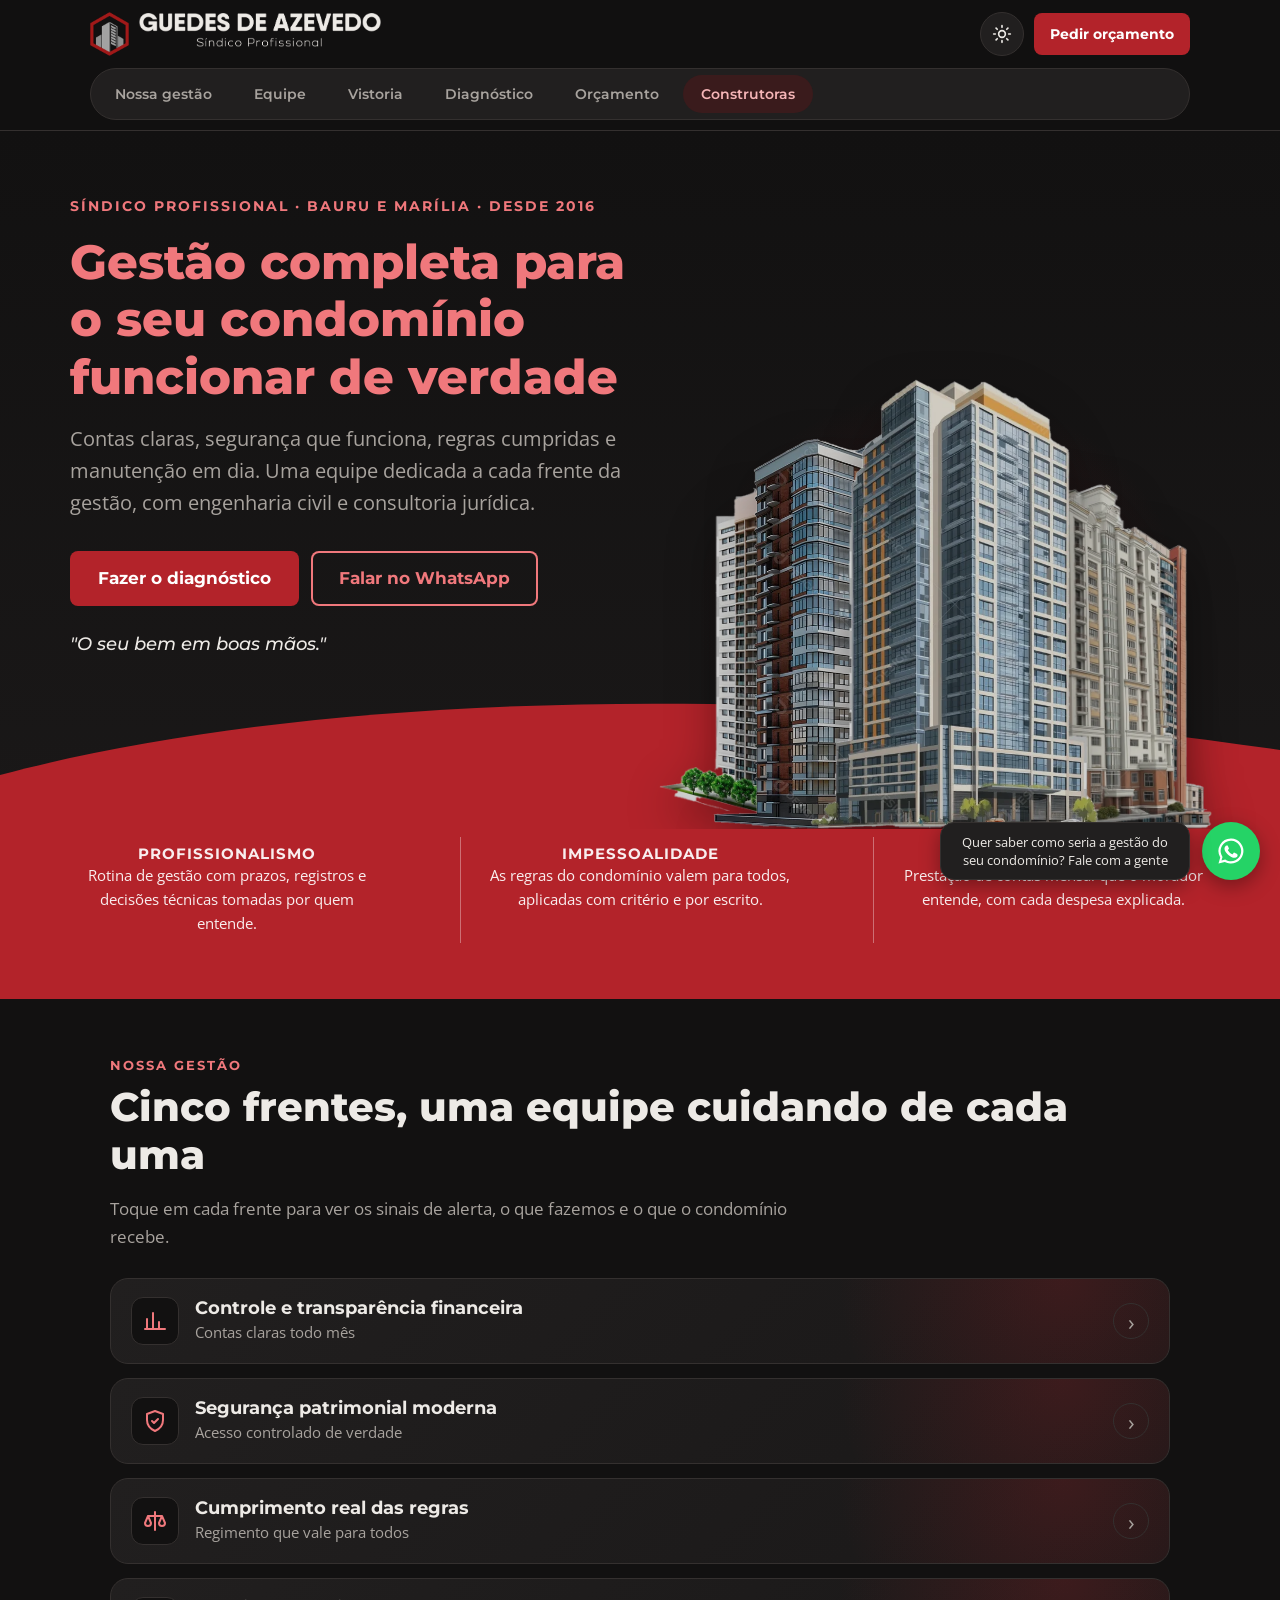
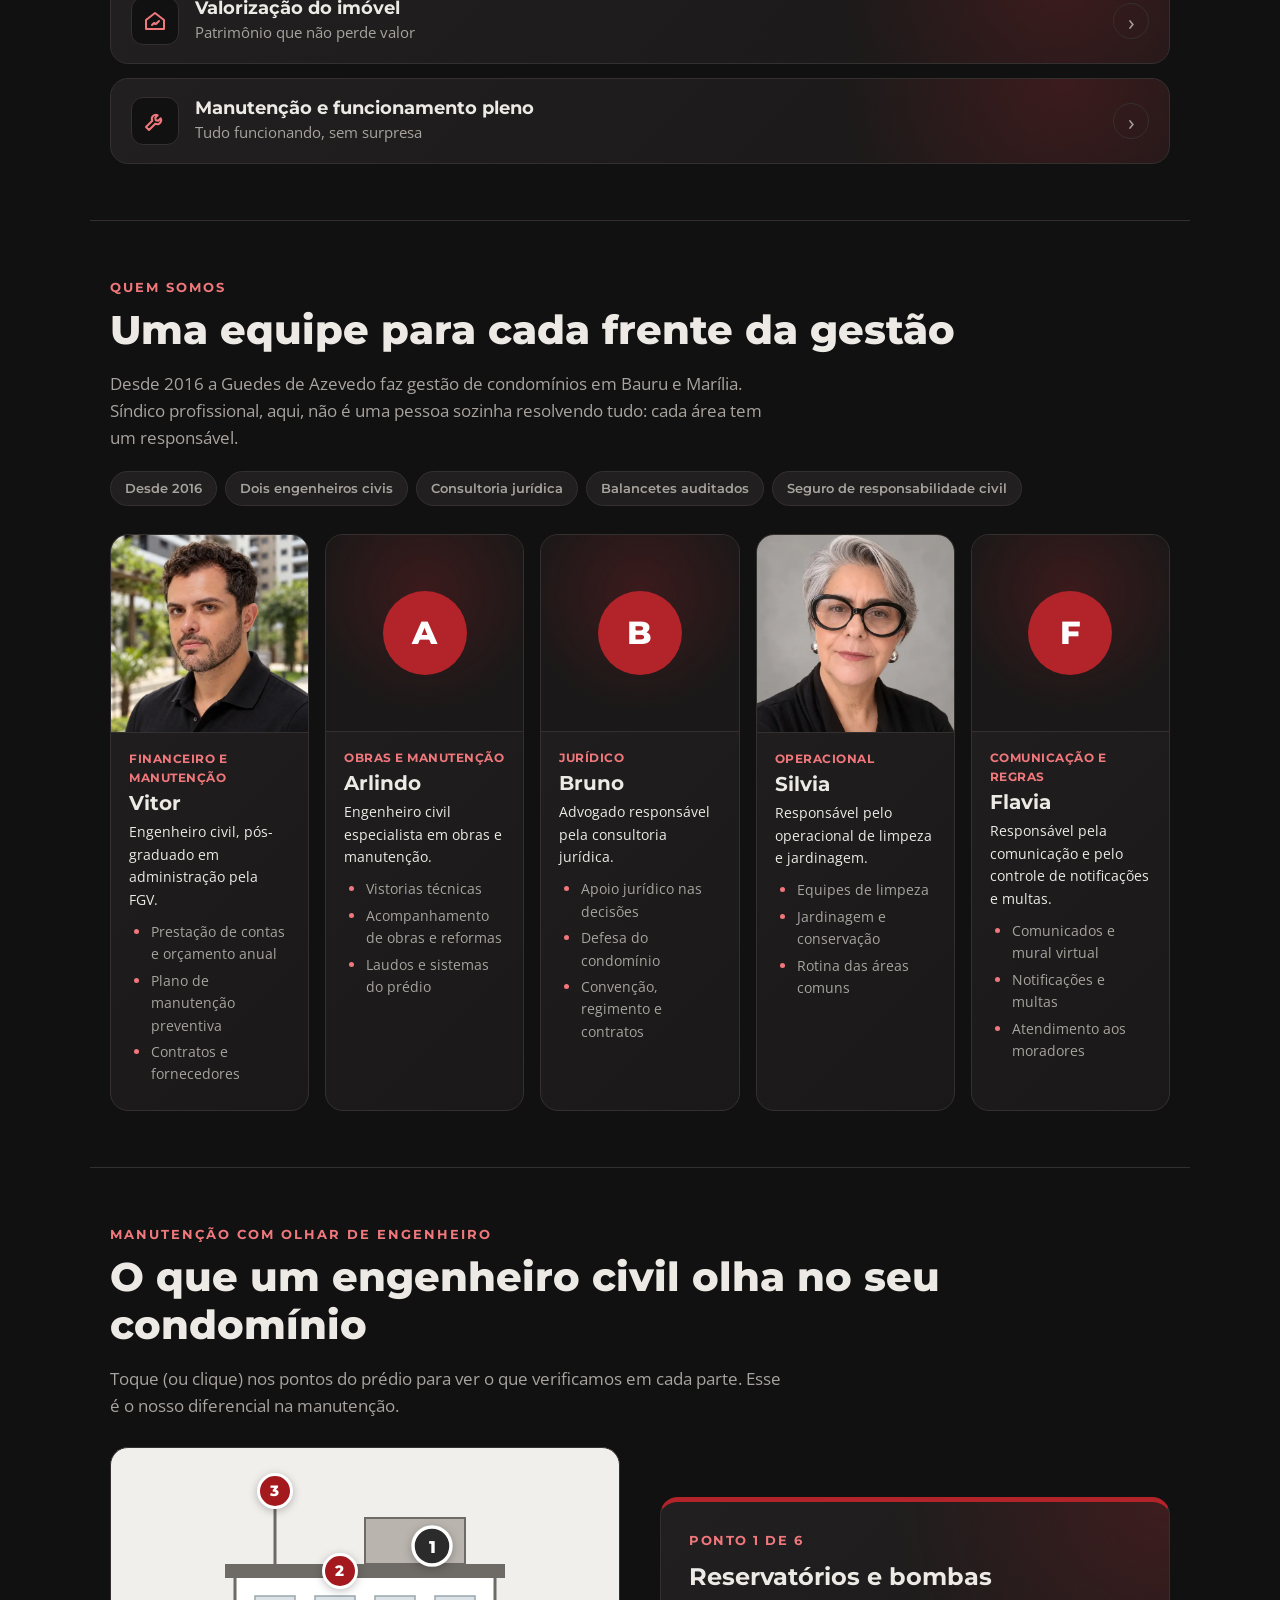
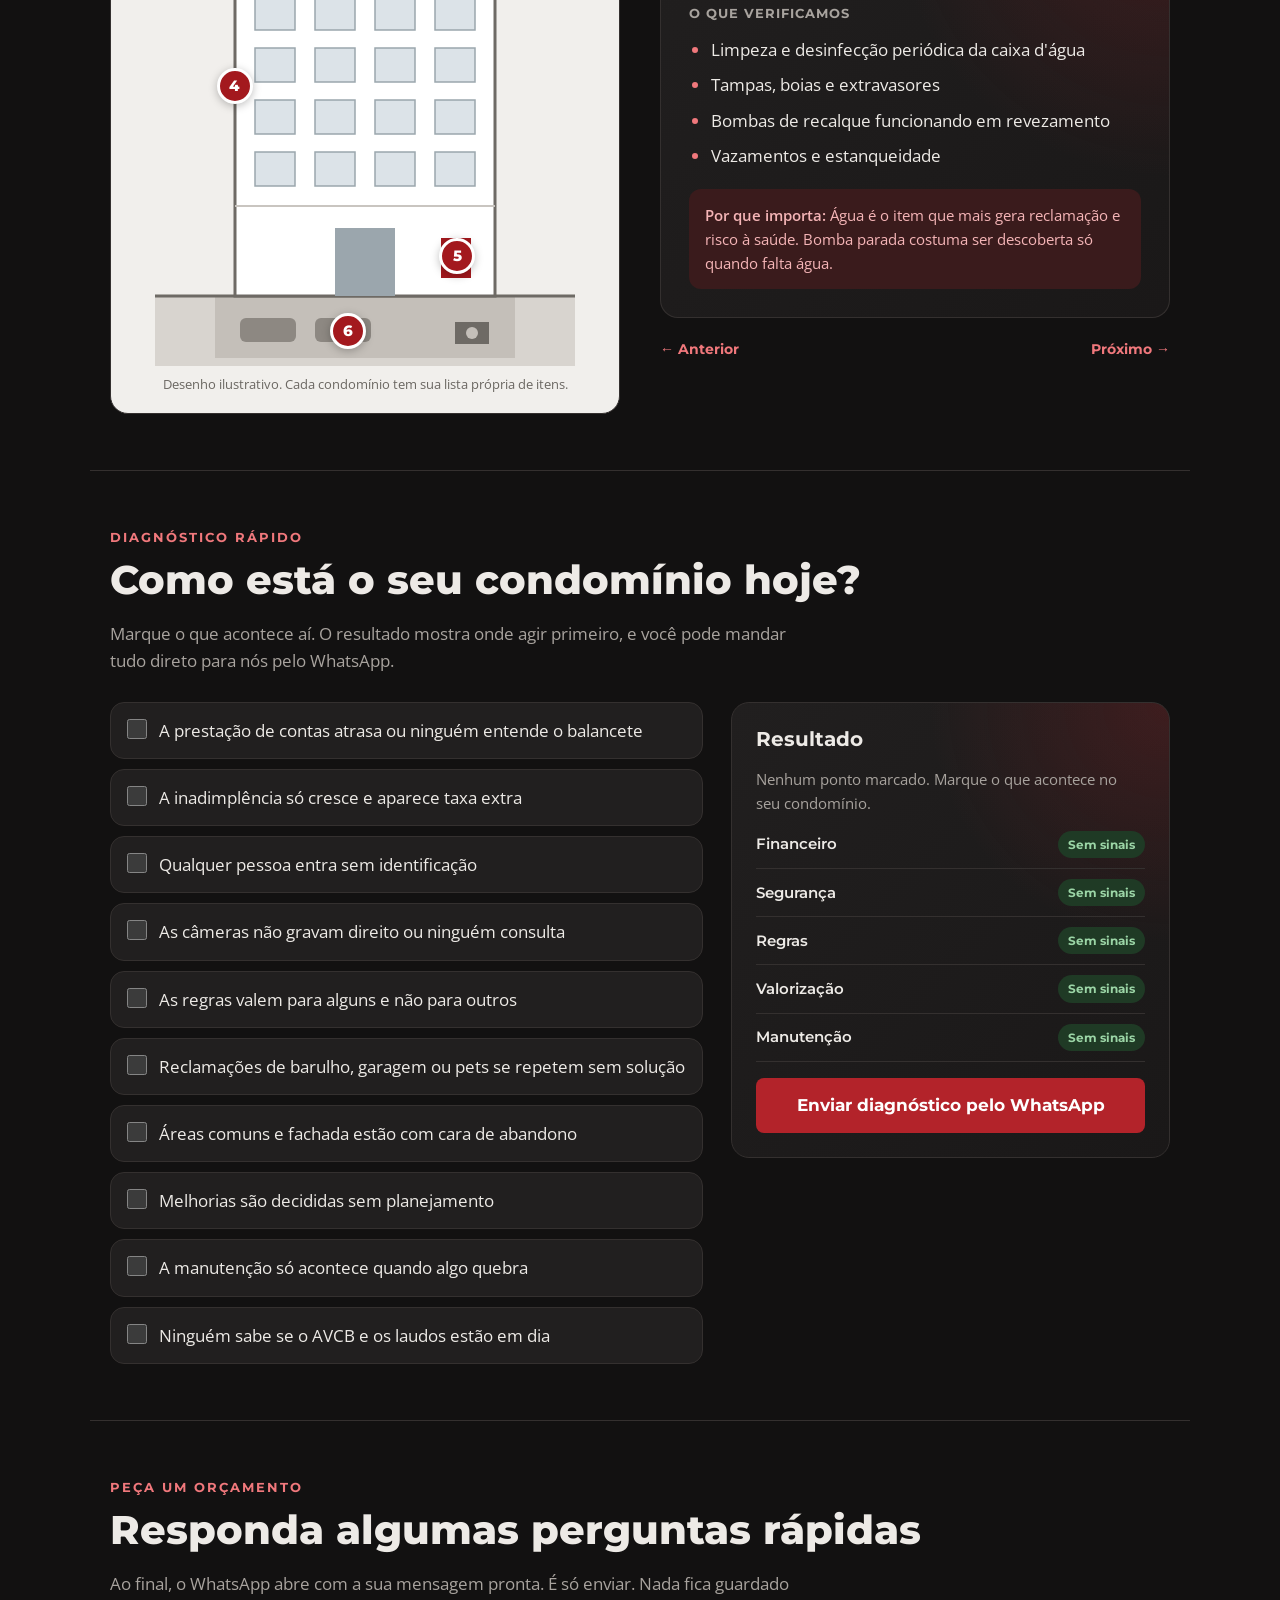
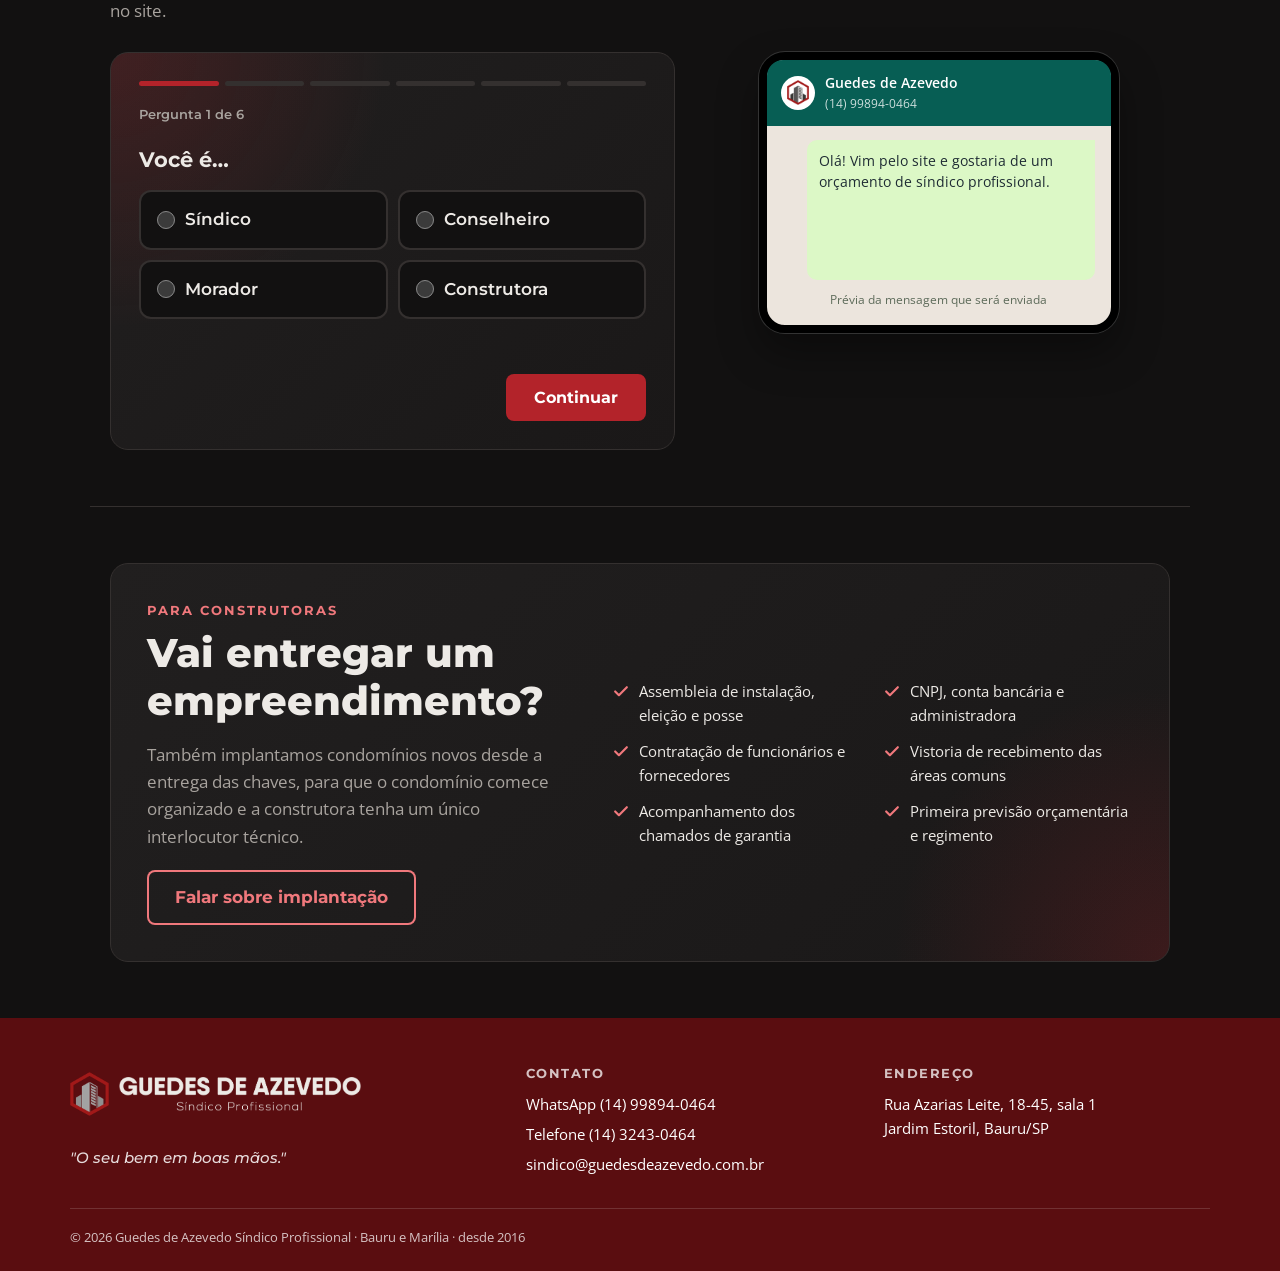
==== commit 6932326c: "feat: equipe logo depois de nossa gestão" ====
--- a/index.html
+++ b/index.html
@@ -80,11 +80,11 @@
     <div class="abas-faixa">
       <ul class="abas">
         <li><a class="aba" href="#gestao">Nossa gestão</a></li>
+        <li><a class="aba" href="#quem-somos">Equipe</a></li>
         <li><a class="aba" href="#vistoria">Vistoria</a></li>
         <li><a class="aba" href="#diagnostico">Diagnóstico</a></li>
         <li><a class="aba" href="#orcamento">Orçamento</a></li>
         <li hidden><a class="aba" href="#exemplos">Exemplos</a></li>
-        <li><a class="aba" href="#quem-somos">Equipe</a></li>
         <li><a class="aba" href="#construtoras">Construtoras</a></li>
       </ul>
     </div>
@@ -294,6 +294,87 @@
             <p class="cartao-entrega"><strong>Calendário de manutenção.</strong> Cada sistema do prédio com data, responsável e situação.</p>
           </div>
         </details>
+      </div>
+    </section>
+
+    <!-- Equipe: uma pessoa por frente. Quem ainda não tem foto aparece com a inicial (trocar quando as fotos chegarem) -->
+    <section id="quem-somos">
+      <p class="eyebrow">Quem somos</p>
+      <h2>Uma equipe para cada frente da gestão</h2>
+      <p class="secao-intro">Desde 2016 a Guedes de Azevedo faz gestão de condomínios em Bauru e Marília. Síndico profissional, aqui, não é uma pessoa sozinha resolvendo tudo: cada área tem um responsável.</p>
+      <ul class="credenciais">
+        <li>Desde 2016</li>
+        <li>Dois engenheiros civis</li>
+        <li>Consultoria jurídica</li>
+        <li>Balancetes auditados</li>
+        <li>Seguro de responsabilidade civil</li>
+      </ul>
+      <div class="pessoas">
+        <article class="pessoa">
+          <div class="foto"><img src="img/equipe-vitor.webp" alt="Foto de Vitor" width="600" height="600" loading="lazy"></div>
+          <div class="pessoa-info">
+            <p class="cargo">Financeiro e manutenção</p>
+            <h3>Vitor</h3>
+            <p class="formacao">Engenheiro civil, pós-graduado em administração pela FGV.</p>
+            <ul class="lista">
+            <li>Prestação de contas e orçamento anual</li>
+            <li>Plano de manutenção preventiva</li>
+            <li>Contratos e fornecedores</li>
+            </ul>
+          </div>
+        </article>
+        <article class="pessoa">
+          <div class="foto"><span class="inicial" aria-hidden="true">A</span></div>
+          <div class="pessoa-info">
+            <p class="cargo">Obras e manutenção</p>
+            <h3>Arlindo</h3>
+            <p class="formacao">Engenheiro civil especialista em obras e manutenção.</p>
+            <ul class="lista">
+            <li>Vistorias técnicas</li>
+            <li>Acompanhamento de obras e reformas</li>
+            <li>Laudos e sistemas do prédio</li>
+            </ul>
+          </div>
+        </article>
+        <article class="pessoa">
+          <div class="foto"><span class="inicial" aria-hidden="true">B</span></div>
+          <div class="pessoa-info">
+            <p class="cargo">Jurídico</p>
+            <h3>Bruno</h3>
+            <p class="formacao">Advogado responsável pela consultoria jurídica.</p>
+            <ul class="lista">
+            <li>Apoio jurídico nas decisões</li>
+            <li>Defesa do condomínio</li>
+            <li>Convenção, regimento e contratos</li>
+            </ul>
+          </div>
+        </article>
+        <article class="pessoa">
+          <div class="foto"><img src="img/equipe-silvia.webp" alt="Foto de Silvia" width="600" height="600" loading="lazy"></div>
+          <div class="pessoa-info">
+            <p class="cargo">Operacional</p>
+            <h3>Silvia</h3>
+            <p class="formacao">Responsável pelo operacional de limpeza e jardinagem.</p>
+            <ul class="lista">
+            <li>Equipes de limpeza</li>
+            <li>Jardinagem e conservação</li>
+            <li>Rotina das áreas comuns</li>
+            </ul>
+          </div>
+        </article>
+        <article class="pessoa">
+          <div class="foto"><span class="inicial" aria-hidden="true">F</span></div>
+          <div class="pessoa-info">
+            <p class="cargo">Comunicação e regras</p>
+            <h3>Flavia</h3>
+            <p class="formacao">Responsável pela comunicação e pelo controle de notificações e multas.</p>
+            <ul class="lista">
+            <li>Comunicados e mural virtual</li>
+            <li>Notificações e multas</li>
+            <li>Atendimento aos moradores</li>
+            </ul>
+          </div>
+        </article>
       </div>
     </section>
 
@@ -533,87 +614,6 @@
       <h2>Exemplos do nosso trabalho</h2>
     </section>
 
-    <!-- Equipe: uma pessoa por frente. Quem ainda não tem foto aparece com a inicial (trocar quando as fotos chegarem) -->
-    <section id="quem-somos">
-      <p class="eyebrow">Quem somos</p>
-      <h2>Uma equipe para cada frente da gestão</h2>
-      <p class="secao-intro">Desde 2016 a Guedes de Azevedo faz gestão de condomínios em Bauru e Marília. Síndico profissional, aqui, não é uma pessoa sozinha resolvendo tudo: cada área tem um responsável.</p>
-      <ul class="credenciais">
-        <li>Desde 2016</li>
-        <li>Dois engenheiros civis</li>
-        <li>Consultoria jurídica</li>
-        <li>Balancetes auditados</li>
-        <li>Seguro de responsabilidade civil</li>
-      </ul>
-      <div class="pessoas">
-        <article class="pessoa">
-          <div class="foto"><img src="img/equipe-vitor.webp" alt="Foto de Vitor" width="600" height="600" loading="lazy"></div>
-          <div class="pessoa-info">
-            <p class="cargo">Financeiro e manutenção</p>
-            <h3>Vitor</h3>
-            <p class="formacao">Engenheiro civil, pós-graduado em administração pela FGV.</p>
-            <ul class="lista">
-            <li>Prestação de contas e orçamento anual</li>
-            <li>Plano de manutenção preventiva</li>
-            <li>Contratos e fornecedores</li>
-            </ul>
-          </div>
-        </article>
-        <article class="pessoa">
-          <div class="foto"><span class="inicial" aria-hidden="true">A</span></div>
-          <div class="pessoa-info">
-            <p class="cargo">Obras e manutenção</p>
-            <h3>Arlindo</h3>
-            <p class="formacao">Engenheiro civil especialista em obras e manutenção.</p>
-            <ul class="lista">
-            <li>Vistorias técnicas</li>
-            <li>Acompanhamento de obras e reformas</li>
-            <li>Laudos e sistemas do prédio</li>
-            </ul>
-          </div>
-        </article>
-        <article class="pessoa">
-          <div class="foto"><span class="inicial" aria-hidden="true">B</span></div>
-          <div class="pessoa-info">
-            <p class="cargo">Jurídico</p>
-            <h3>Bruno</h3>
-            <p class="formacao">Advogado responsável pela consultoria jurídica.</p>
-            <ul class="lista">
-            <li>Apoio jurídico nas decisões</li>
-            <li>Defesa do condomínio</li>
-            <li>Convenção, regimento e contratos</li>
-            </ul>
-          </div>
-        </article>
-        <article class="pessoa">
-          <div class="foto"><img src="img/equipe-silvia.webp" alt="Foto de Silvia" width="600" height="600" loading="lazy"></div>
-          <div class="pessoa-info">
-            <p class="cargo">Operacional</p>
-            <h3>Silvia</h3>
-            <p class="formacao">Responsável pelo operacional de limpeza e jardinagem.</p>
-            <ul class="lista">
-            <li>Equipes de limpeza</li>
-            <li>Jardinagem e conservação</li>
-            <li>Rotina das áreas comuns</li>
-            </ul>
-          </div>
-        </article>
-        <article class="pessoa">
-          <div class="foto"><span class="inicial" aria-hidden="true">F</span></div>
-          <div class="pessoa-info">
-            <p class="cargo">Comunicação e regras</p>
-            <h3>Flavia</h3>
-            <p class="formacao">Responsável pela comunicação e pelo controle de notificações e multas.</p>
-            <ul class="lista">
-            <li>Comunicados e mural virtual</li>
-            <li>Notificações e multas</li>
-            <li>Atendimento aos moradores</li>
-            </ul>
-          </div>
-        </article>
-      </div>
-    </section>
-
     <!-- Construtoras: seção secundária (o foco do site são condomínios já entregues, ADR-004).
          O botão leva ao orçamento já com "Construtora" escolhido (js/site.js) -->
     <section id="construtoras">
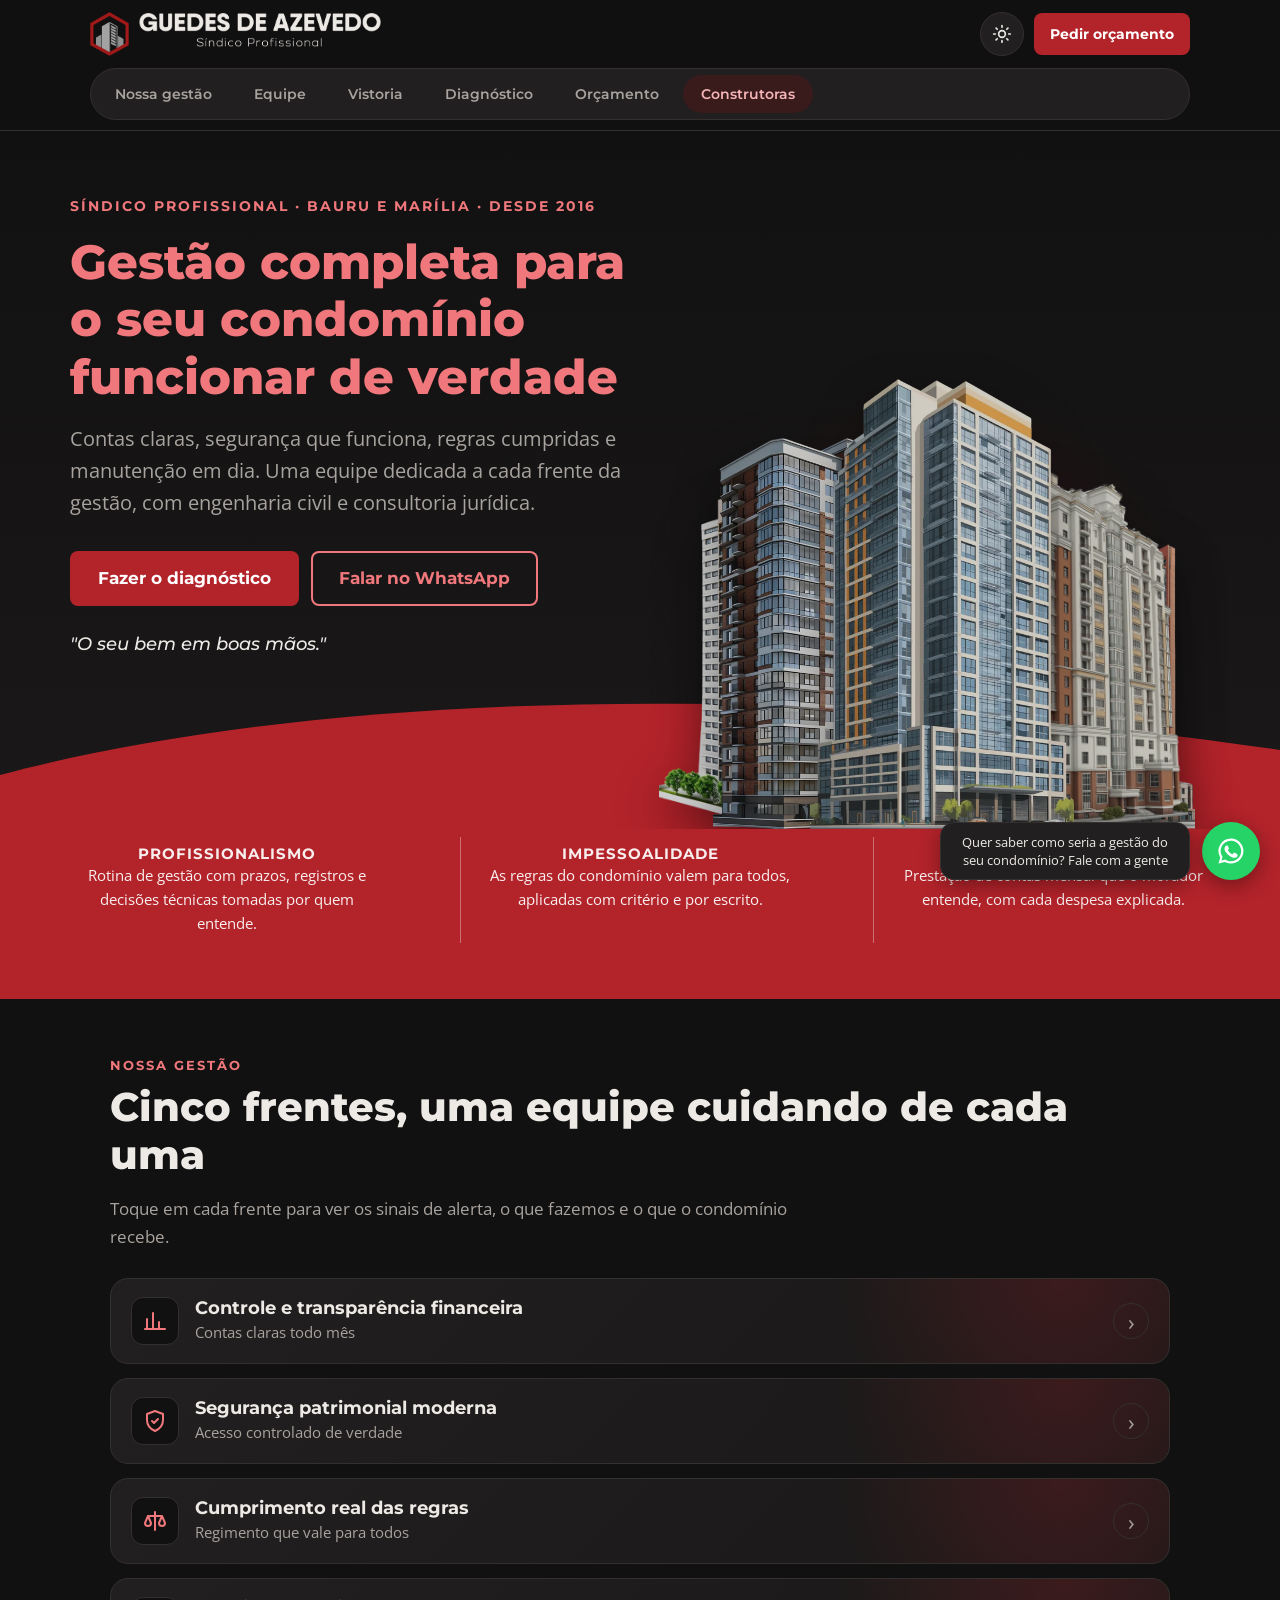
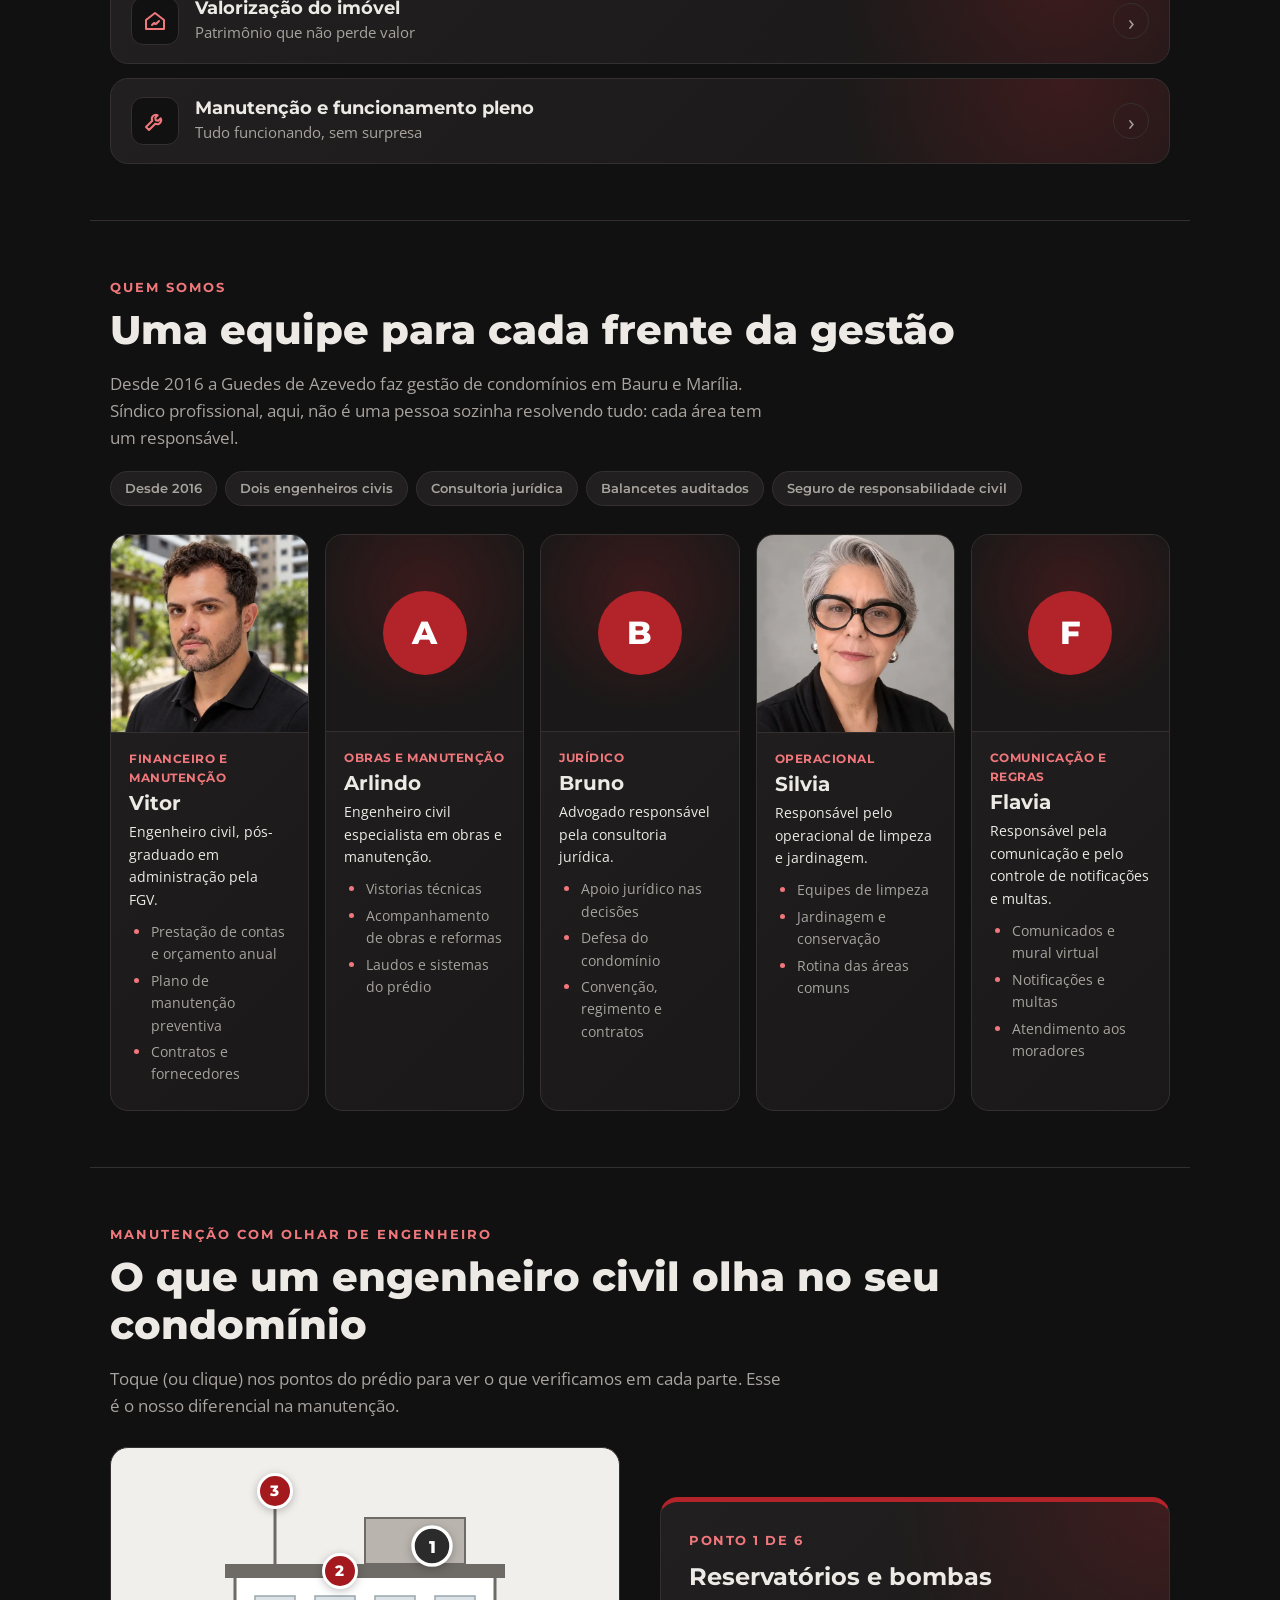
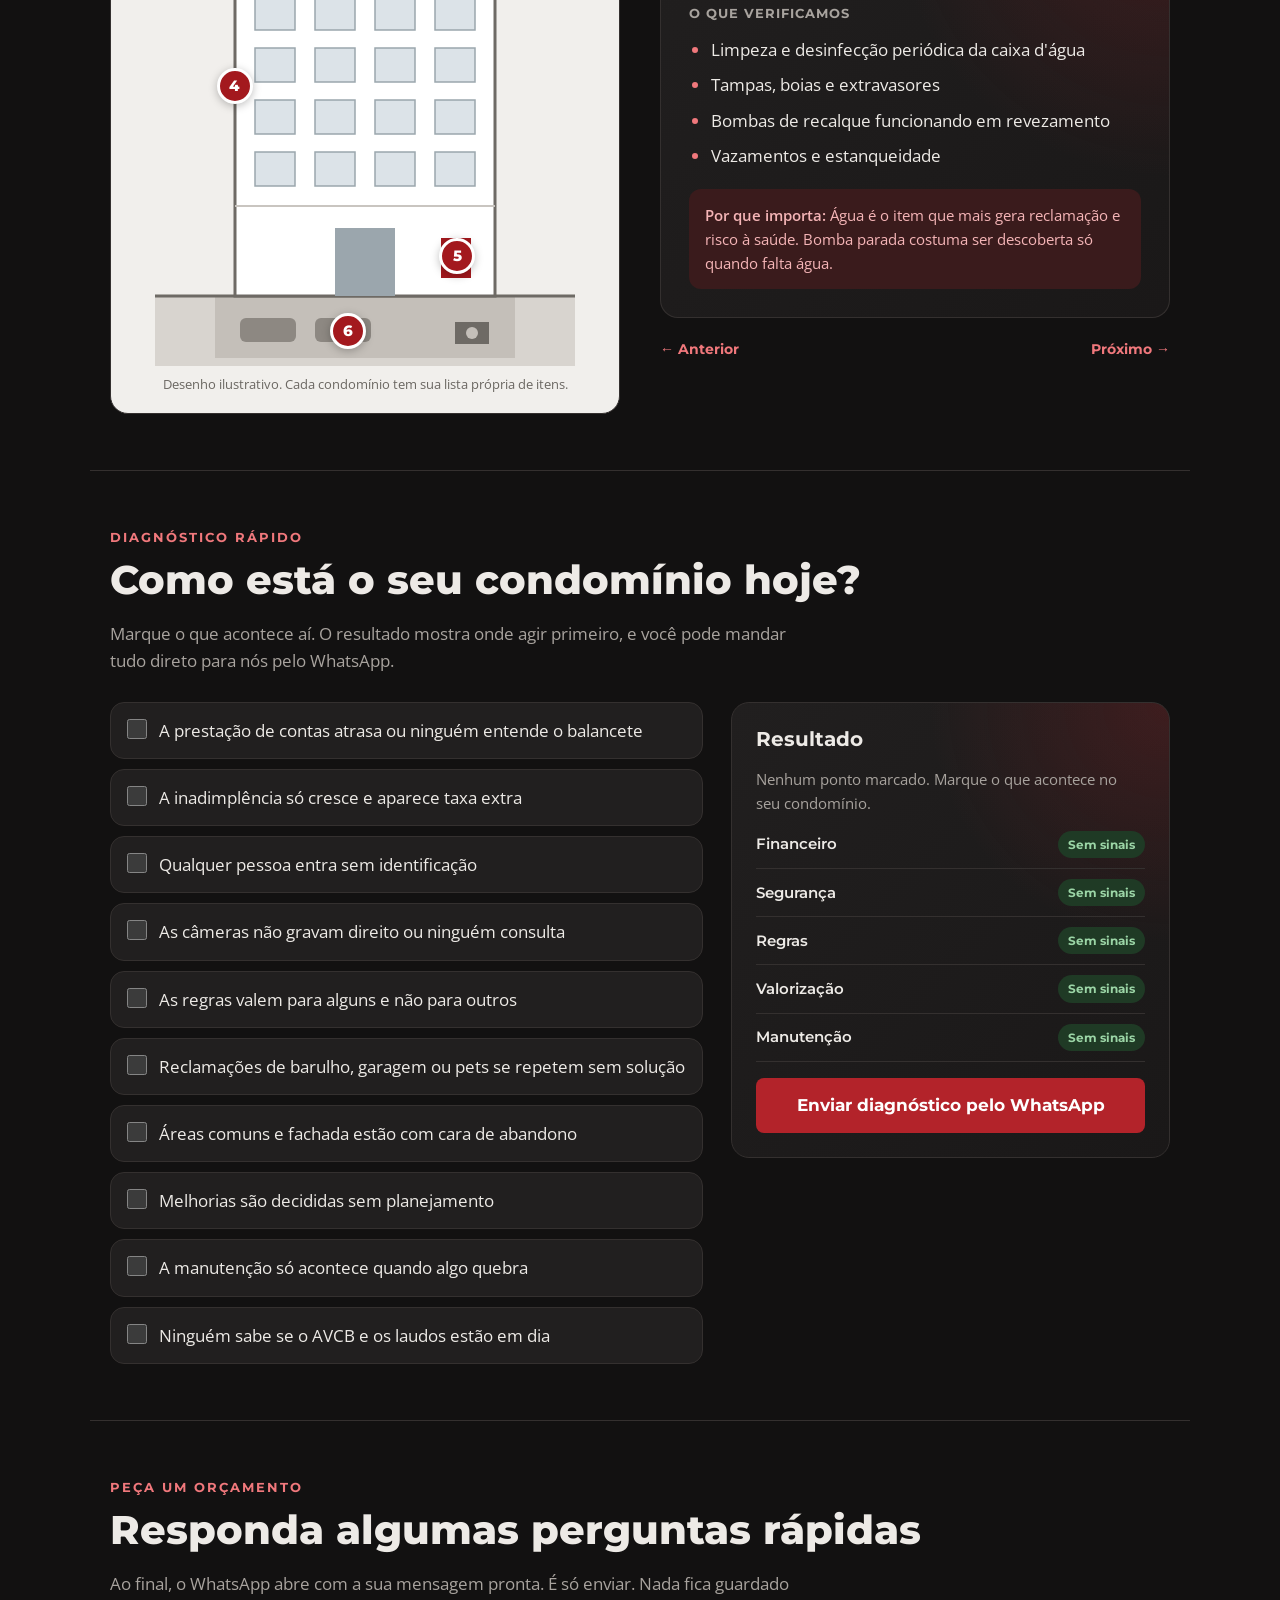
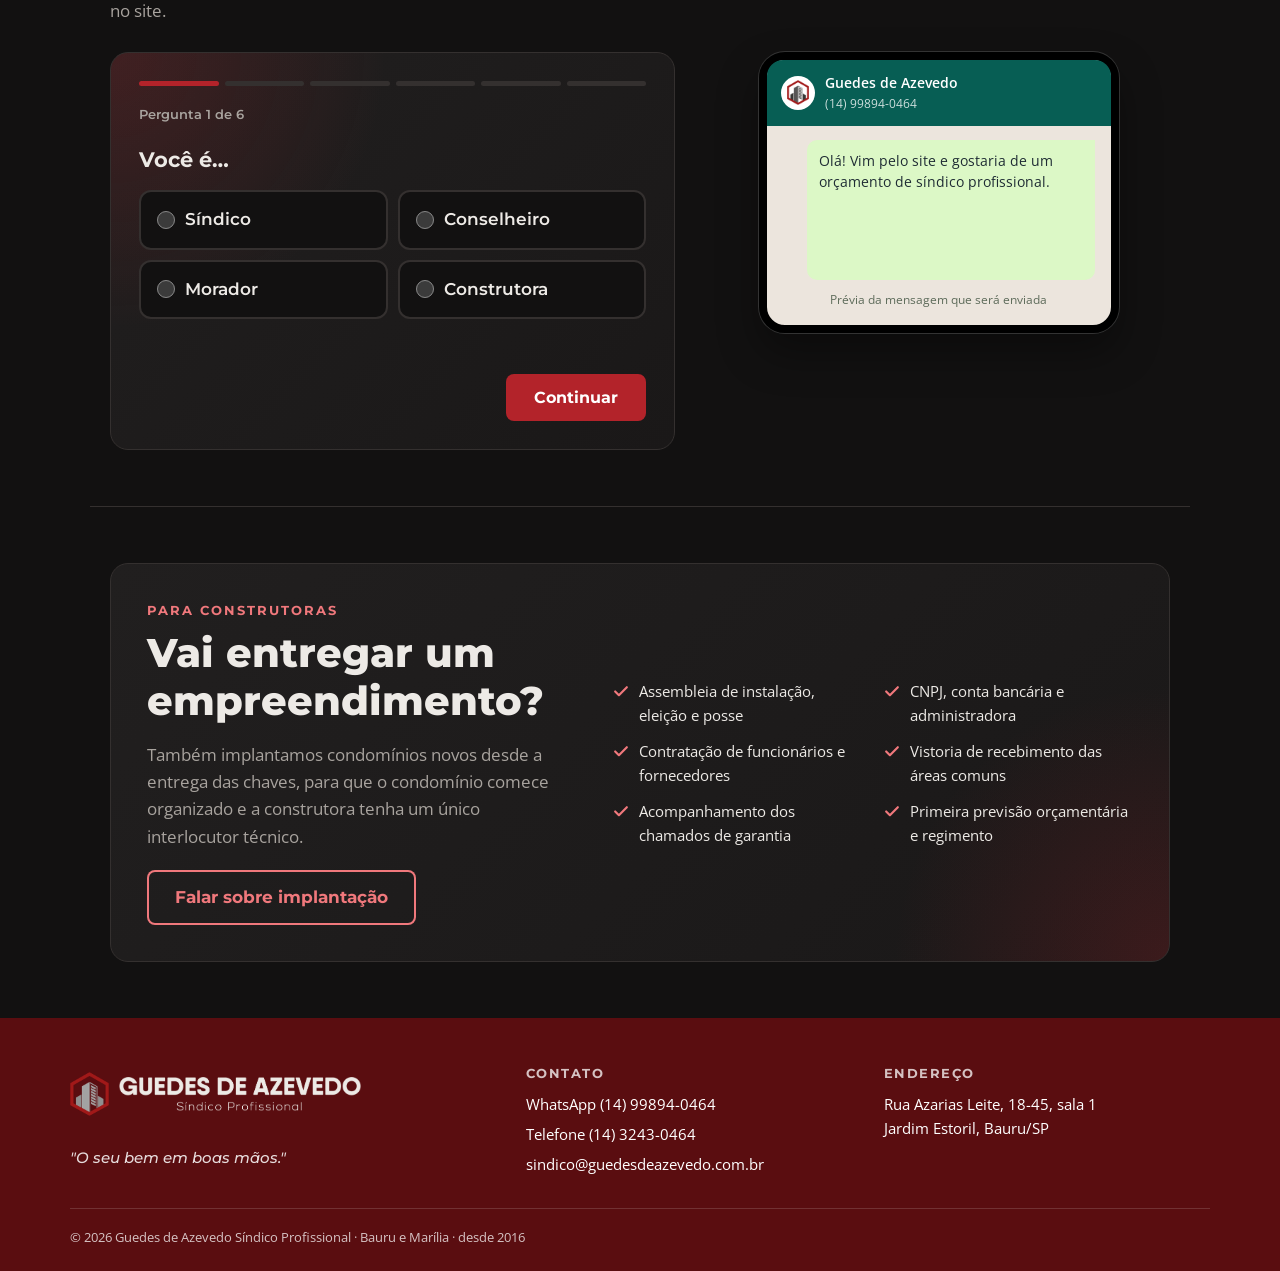
==== commit db60363b: "feat: prédios do topo com imagens licenciadas (primeira versão)" ====
--- a/index.html
+++ b/index.html
@@ -107,11 +107,11 @@
       <!-- Prédios em foto (fundo recortado). Cada um sobe com um pequeno atraso (--atraso) e,
            no computador, se mexe um pouco com o mouse em profundidades diferentes (--prof): efeito de paralaxe -->
       <div class="skyline" id="skyline" aria-hidden="true">
-        <img class="predio" src="img/predio-2.webp" alt="" style="--x: -2%; --h: 70%; --z: 1; --atraso: 0.30s; --prof: 0.4" width="523" height="760">
-        <img class="predio" src="img/predio-1.webp" alt="" style="--x: 8%; --h: 80%; --z: 2; --atraso: 0.15s; --prof: 0.7" width="553" height="760">
-        <img class="predio" src="img/predio-4.webp" alt="" style="--x: 26%; --h: 92%; --z: 4; --atraso: 0s; --prof: 1" width="486" height="760">
-        <img class="predio" src="img/predio-3.webp" alt="" style="--x: 44%; --h: 74%; --z: 3; --atraso: 0.22s; --prof: 0.8" width="624" height="760">
-        <img class="predio" src="img/predio-5.webp" alt="" style="--x: 66%; --h: 62%; --z: 2; --atraso: 0.38s; --prof: 0.5" width="466" height="760">
+        <img class="predio" src="img/predio-2.webp" alt="" style="--x: -2%; --h: 70%; --z: 1; --atraso: 0.30s; --prof: 0.4" width="464" height="760">
+        <img class="predio" src="img/predio-1.webp" alt="" style="--x: 8%; --h: 80%; --z: 2; --atraso: 0.15s; --prof: 0.7" width="437" height="760">
+        <img class="predio" src="img/predio-4.webp" alt="" style="--x: 26%; --h: 92%; --z: 4; --atraso: 0s; --prof: 1" width="446" height="760">
+        <img class="predio" src="img/predio-3.webp" alt="" style="--x: 44%; --h: 74%; --z: 3; --atraso: 0.22s; --prof: 0.8" width="590" height="760">
+        <img class="predio" src="img/predio-5.webp" alt="" style="--x: 66%; --h: 62%; --z: 2; --atraso: 0.38s; --prof: 0.5" width="424" height="760">
       </div>
     </div>
     <svg class="curva" viewBox="0 0 1440 150" preserveAspectRatio="none" aria-hidden="true"><path d="M0,150 L0,95 C360,10 900,0 1440,70 L1440,150 Z"/></svg>
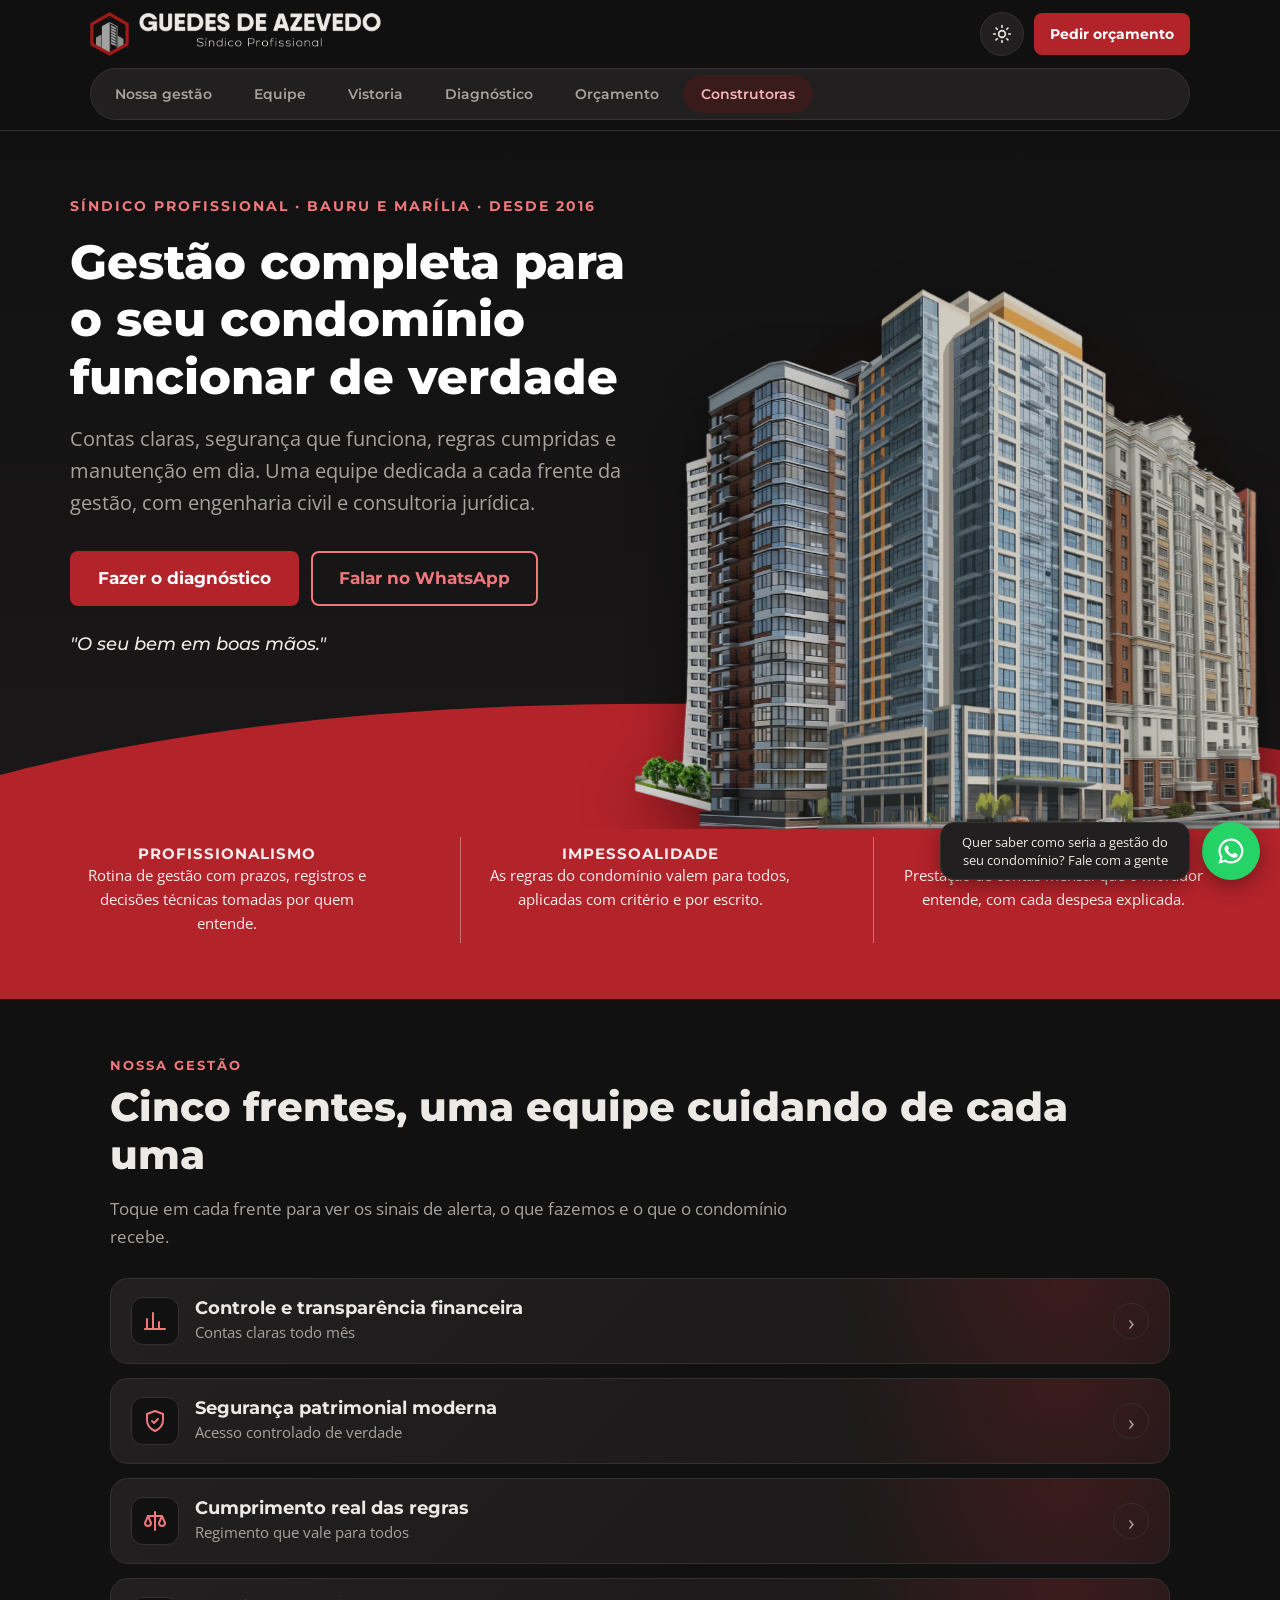
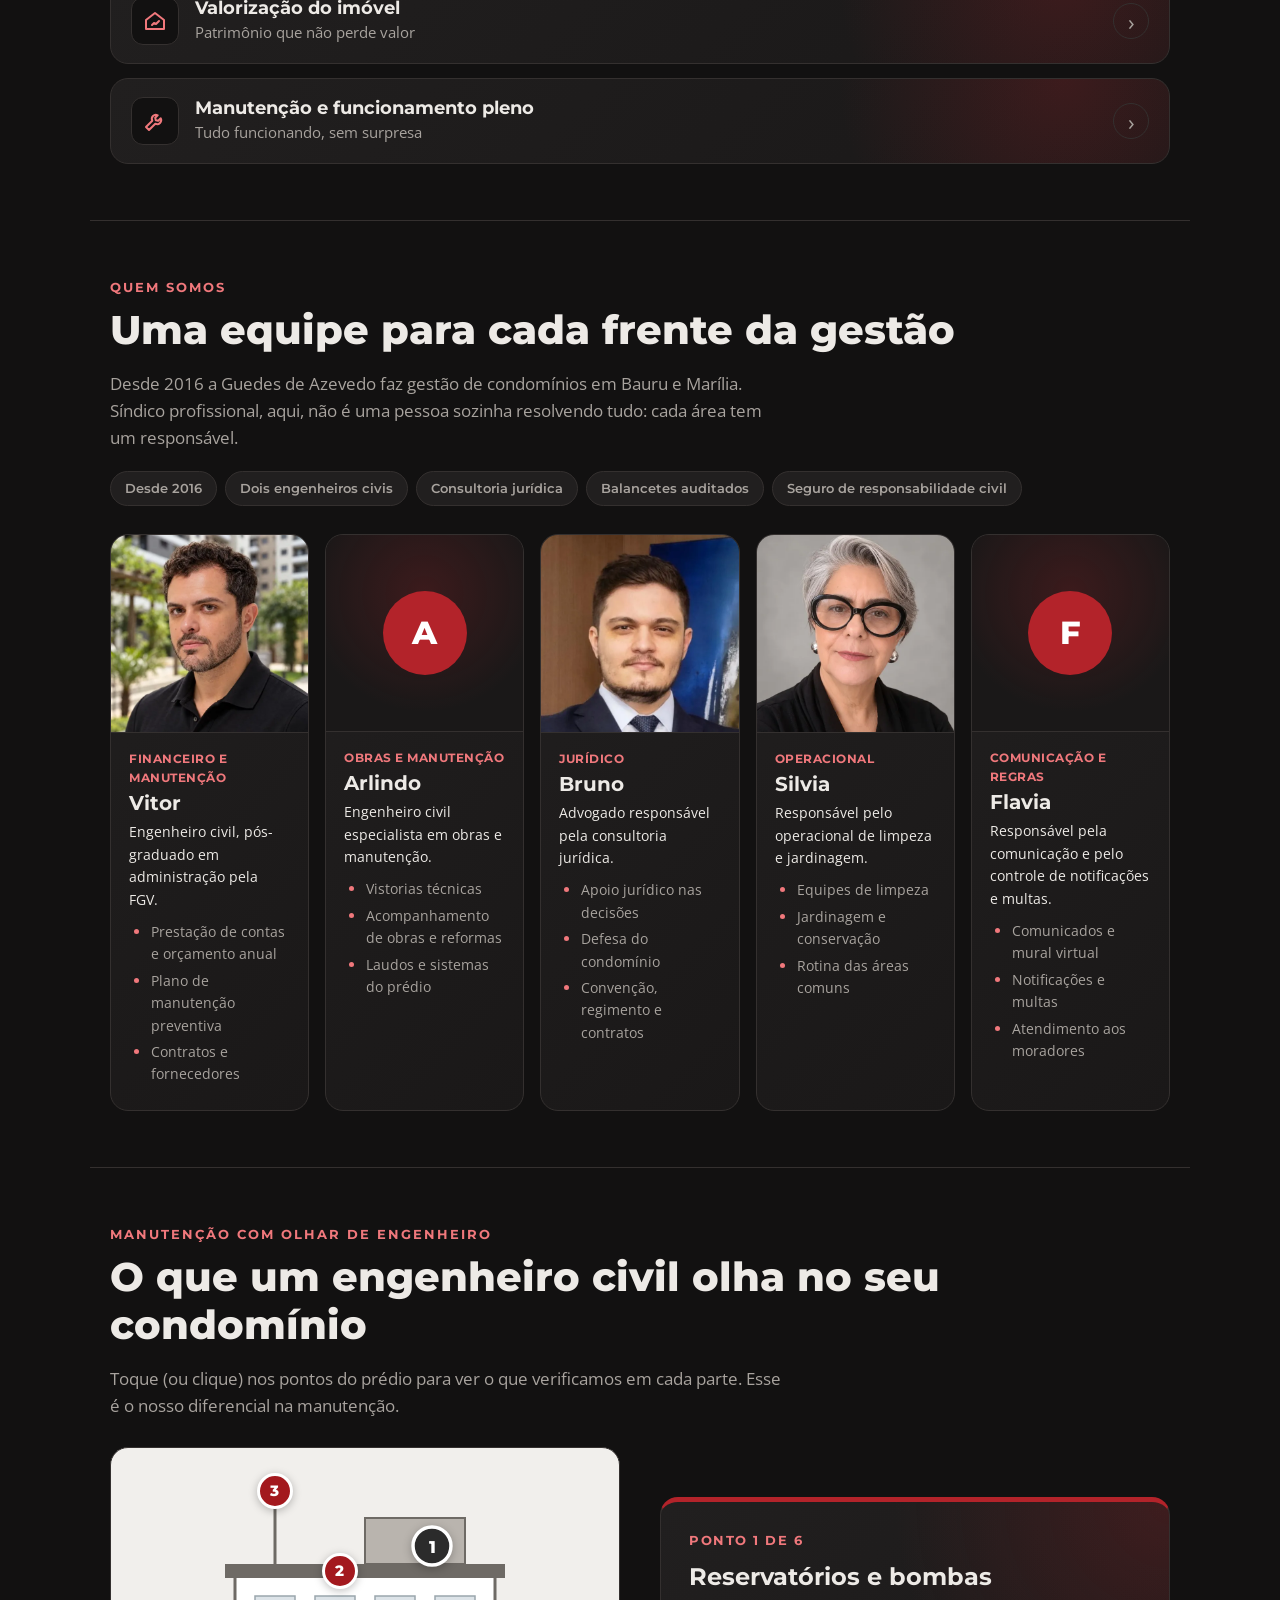
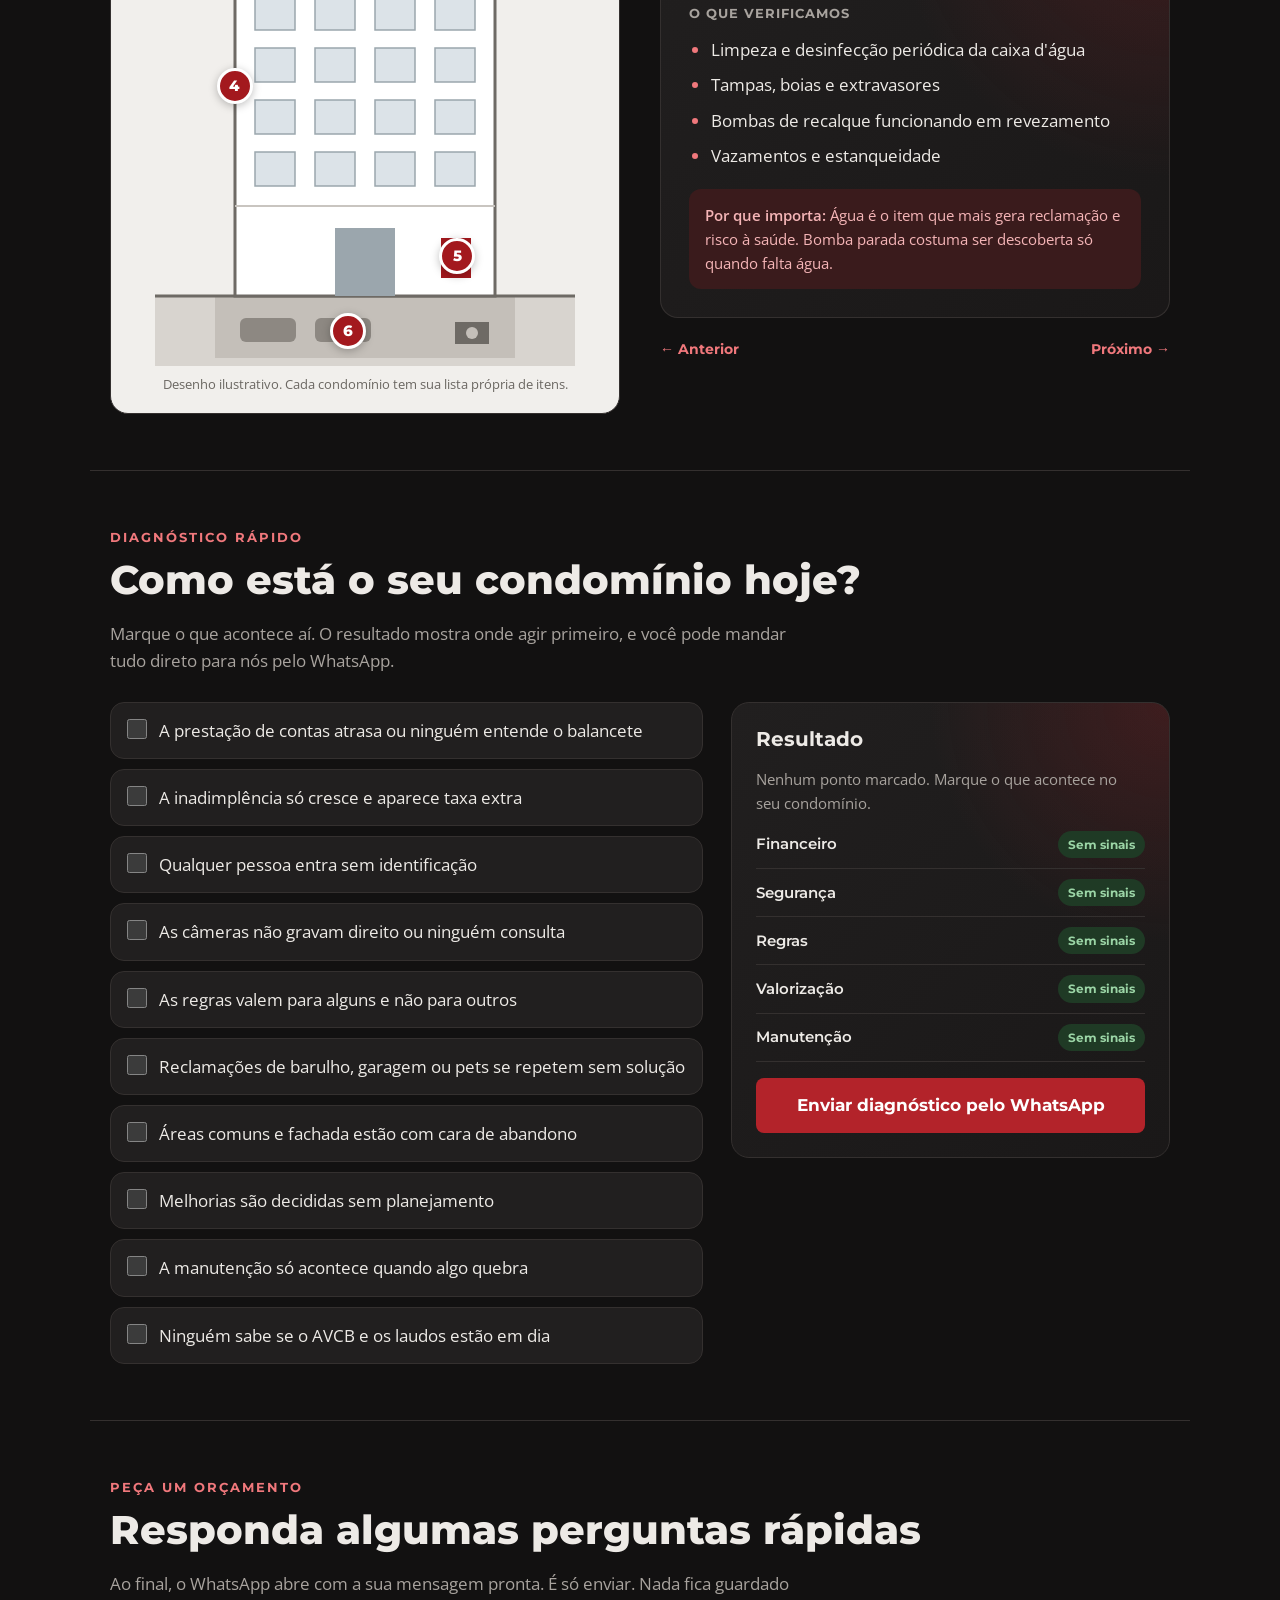
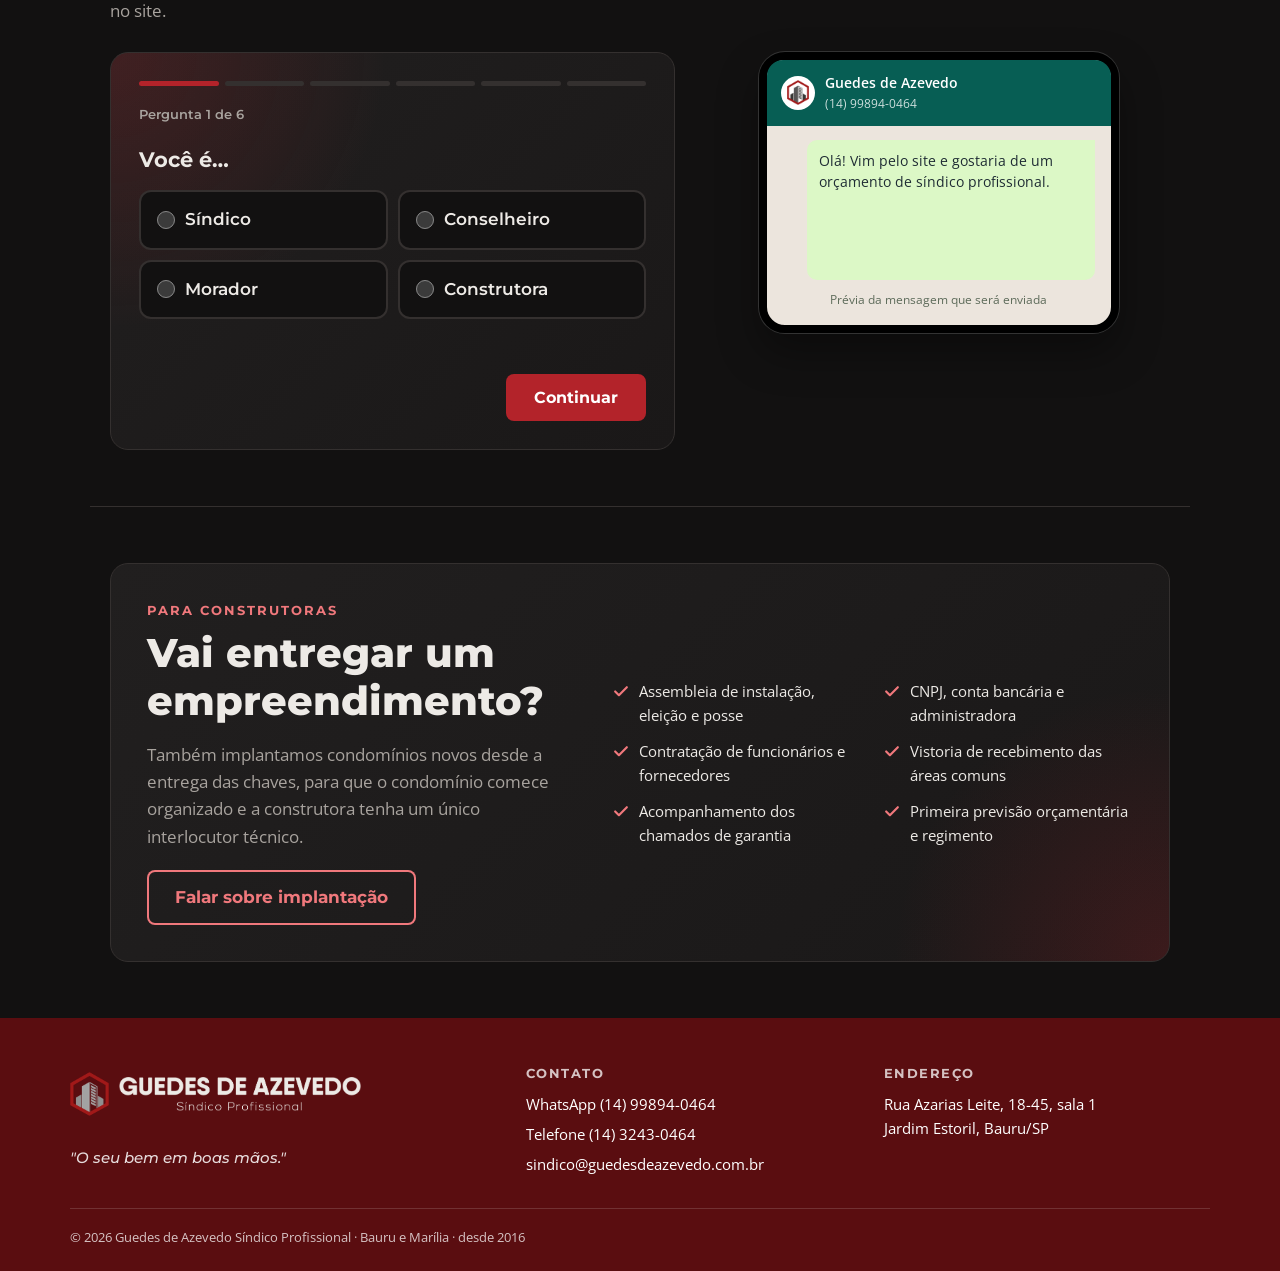
==== commit 9c2eaee1: "style: prédios do topo maiores e na frente da curva" ====
--- a/index.html
+++ b/index.html
@@ -337,7 +337,7 @@
           </div>
         </article>
         <article class="pessoa">
-          <div class="foto"><span class="inicial" aria-hidden="true">B</span></div>
+          <div class="foto"><img src="img/equipe-bruno.webp" alt="Foto de Bruno" width="600" height="600" loading="lazy"></div>
           <div class="pessoa-info">
             <p class="cargo">Jurídico</p>
             <h3>Bruno</h3>
--- a/css/estilo.css
+++ b/css/estilo.css
@@ -20,6 +20,8 @@
   --vinho: #B3232A;
   --vinho-escuro: #861418;
   --vinho-texto: #F0787C;
+  /* Cor do título do topo (branco no modo escuro) */
+  --titulo-cor: #FFFFFF;
   --rodape: #5A0D10;
   --sombra: rgba(0, 0, 0, 0.35);
   /* Prédios do topo um pouco mais escuros à noite, para combinar com o fundo */
@@ -51,6 +53,7 @@
   --vinho: #A3191E;
   --vinho-escuro: #6E1013;
   --vinho-texto: #A3191E;
+  --titulo-cor: #A3191E;
   --rodape: #6E1013;
   --sombra: rgba(0, 0, 0, 0.06);
   --predio-filtro: brightness(1);
@@ -111,6 +114,7 @@
 
 /* Título com largura máxima: quebra em duas linhas equilibradas em vez de esticar de ponta a ponta */
 header h1 {
+  color: var(--titulo-cor);
   margin: 0 0 16px;
 }
 
@@ -394,6 +398,13 @@
   position: relative;
   width: 100%;
   aspect-ratio: 520 / 470;
+  /* Prédios na frente da curva vermelha (a curva vem depois no HTML e, sem isto, ficaria por cima) */
+  z-index: 1;
+  /* 20% maiores, crescendo a partir da base, e um pouco para a direita para preencher o espaço.
+     O deslocamento em % é do próprio tamanho do palco, então acompanha a largura da tela. */
+  scale: 1.2;
+  transform-origin: 50% 100%;
+  translate: 6% 0;
 }
 
 /* Brilho vinho atrás dos prédios */
@@ -438,6 +449,9 @@
   .skyline {
     max-width: 460px;
     margin: 0 auto;
+    /* Uma coluna só: os prédios ficam centralizados, no tamanho normal */
+    translate: none;
+    scale: none;
   }
 }
 
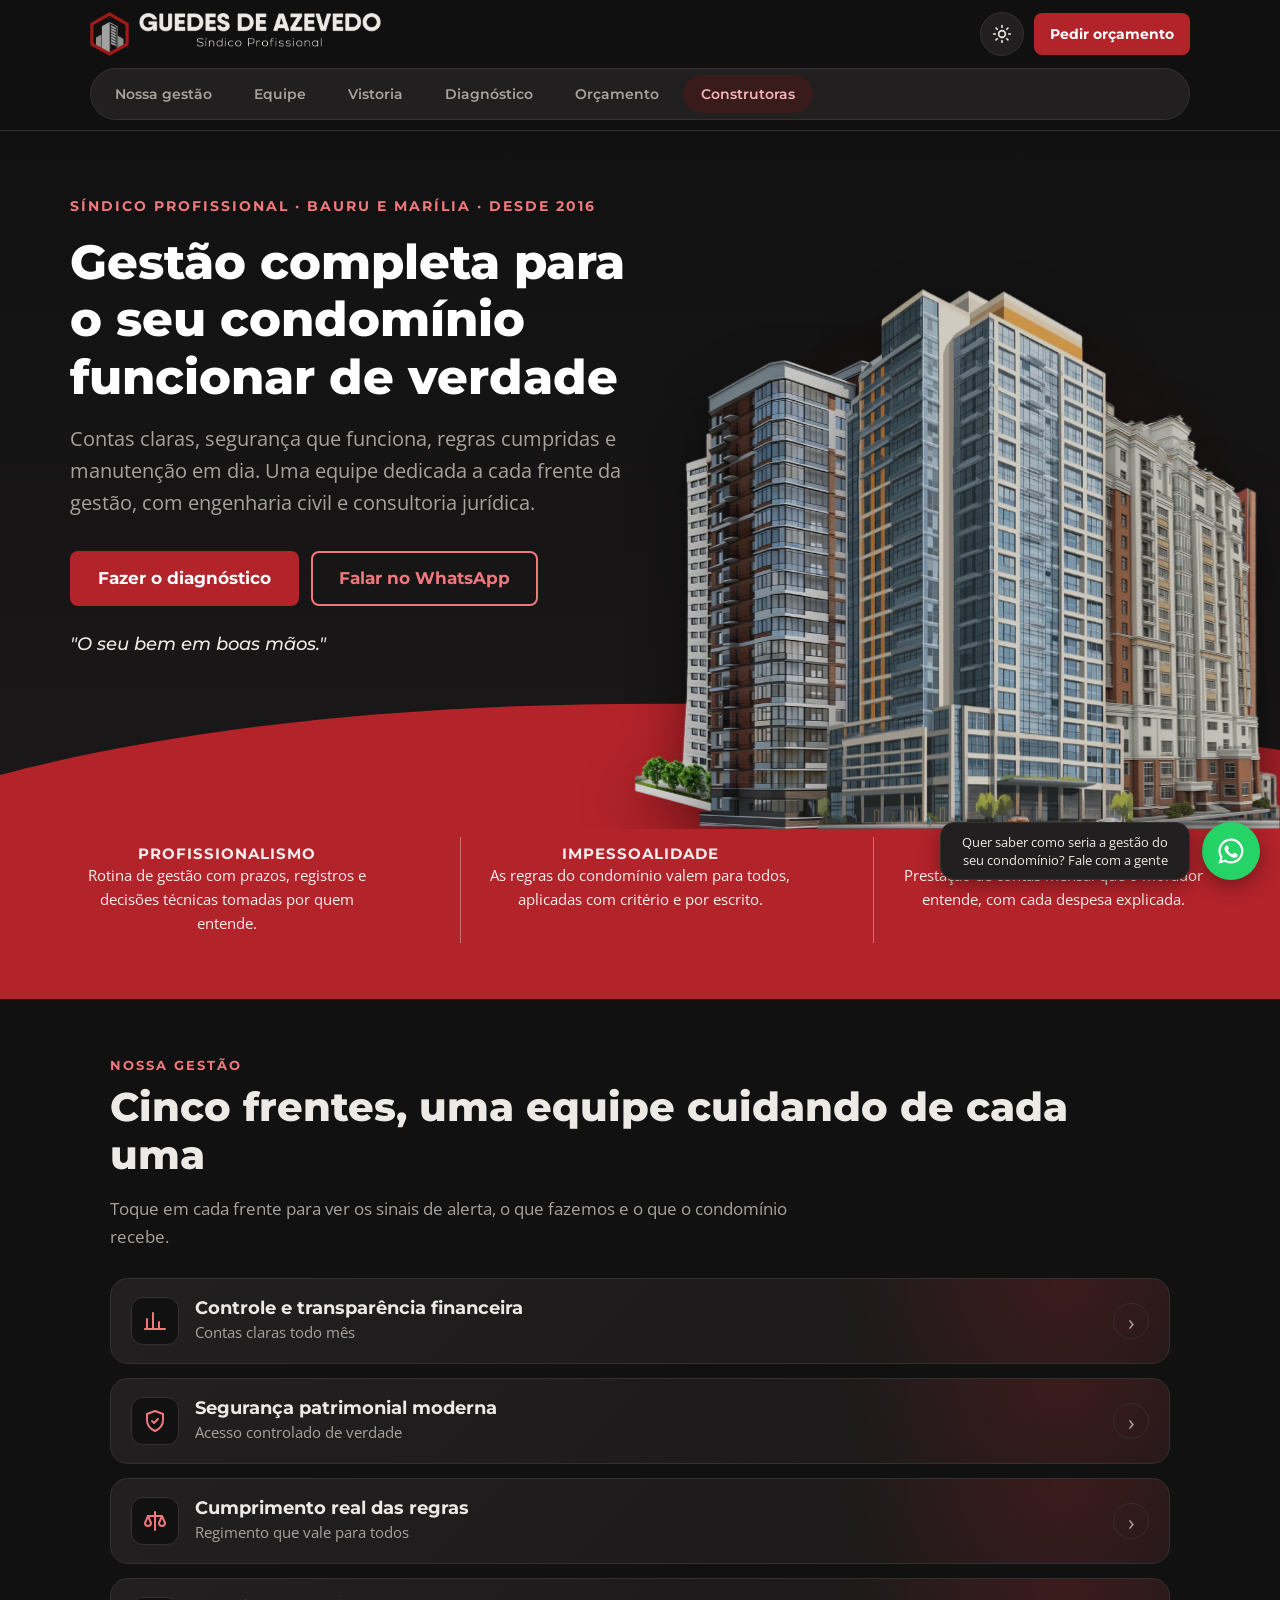
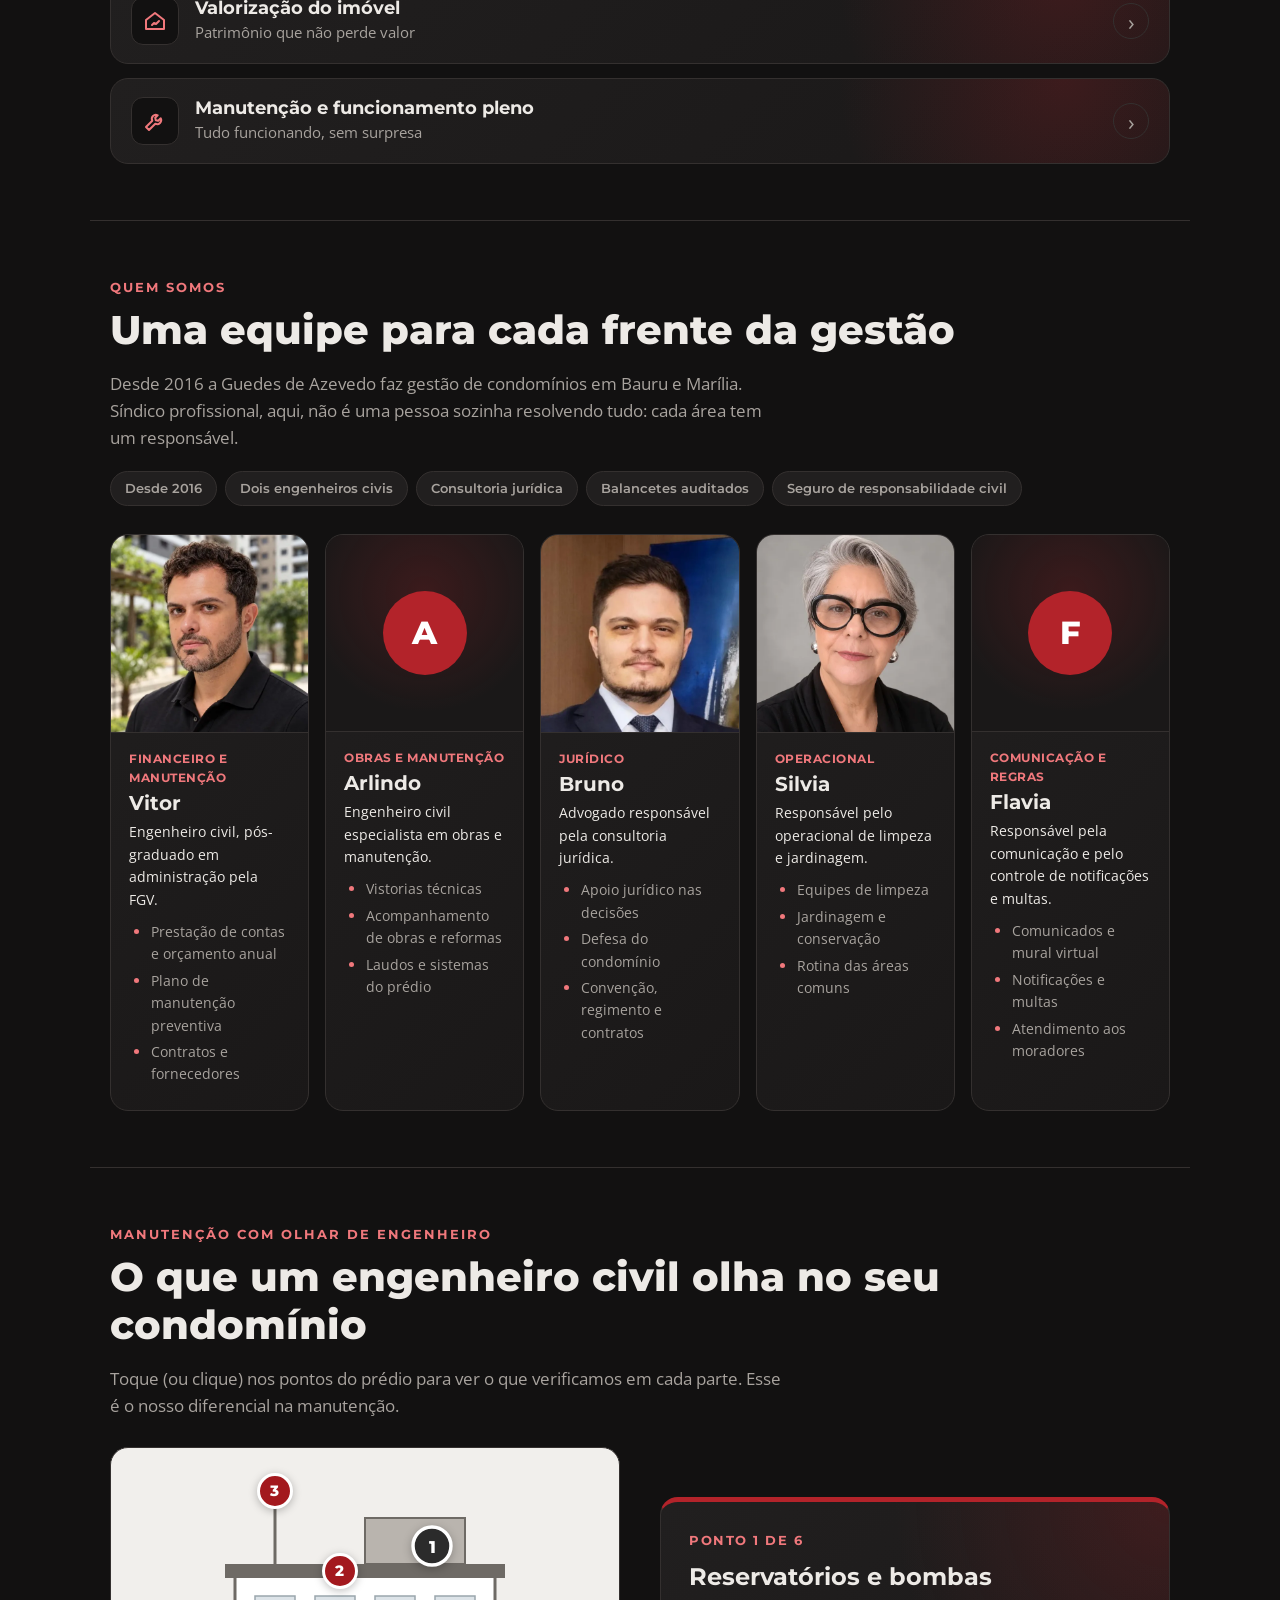
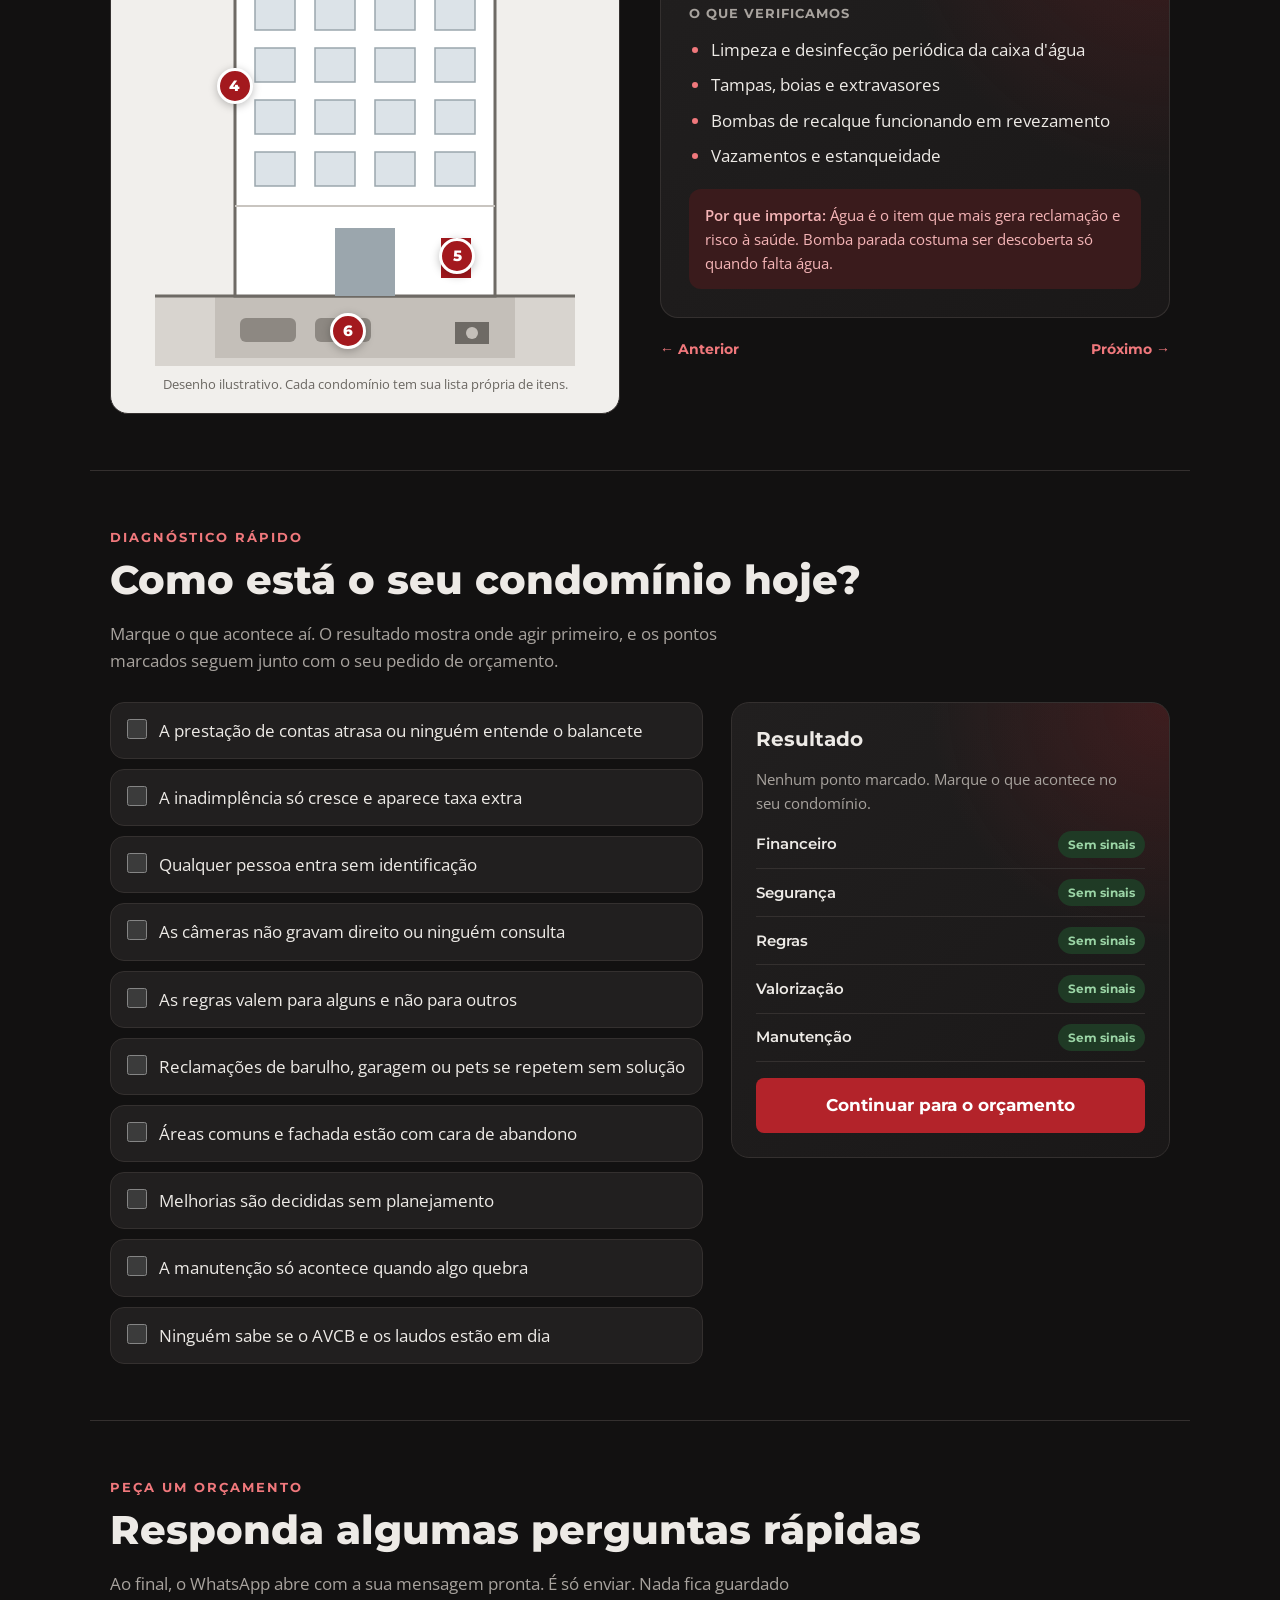
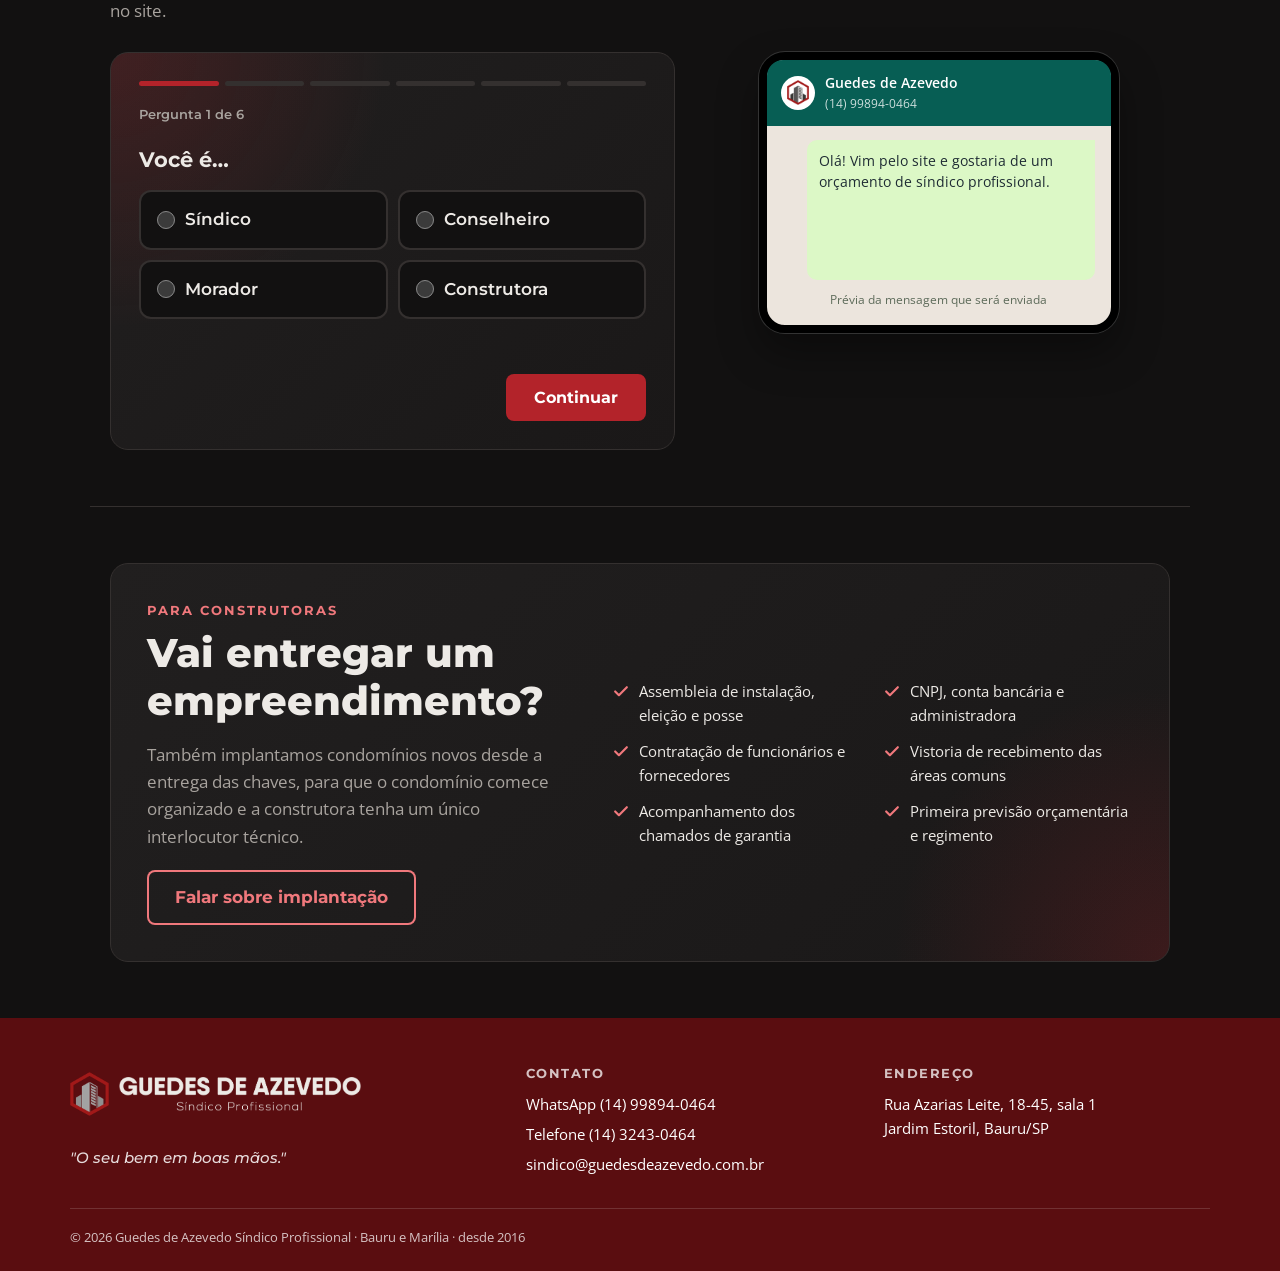
==== commit f1fc06f1: "fix: diagnóstico leva ao orçamento, opções no celular e botão flutuante" ====
--- a/index.html
+++ b/index.html
@@ -497,11 +497,11 @@
     </section>
 
     <!-- Diagnóstico rápido: a pessoa marca o que acontece no condomínio e o resultado (ao lado) mostra
-         onde agir primeiro. O botão monta uma mensagem de WhatsApp com os pontos marcados (js/site.js) -->
+         onde agir primeiro. O botão leva às perguntas do orçamento, que já incluem os pontos marcados (js/site.js) -->
     <section id="diagnostico">
       <p class="eyebrow">Diagnóstico rápido</p>
       <h2>Como está o seu condomínio hoje?</h2>
-      <p class="secao-intro">Marque o que acontece aí. O resultado mostra onde agir primeiro, e você pode mandar tudo direto para nós pelo WhatsApp.</p>
+      <p class="secao-intro">Marque o que acontece aí. O resultado mostra onde agir primeiro, e os pontos marcados seguem junto com o seu pedido de orçamento.</p>
       <div class="diag">
         <fieldset class="sintomas">
           <legend class="so-leitor">Situações que acontecem no seu condomínio</legend>
@@ -527,7 +527,7 @@
           <li class="linha-res" data-frente="valorizacao"><span>Valorização</span><span class="selo selo-ok">Sem sinais</span></li>
           <li class="linha-res" data-frente="manutencao"><span>Manutenção</span><span class="selo selo-ok">Sem sinais</span></li>
           </ul>
-          <a class="botao botao-largo" id="enviar-diagnostico" href="https://wa.me/5514998940464" target="_blank" rel="noopener">Enviar diagnóstico pelo WhatsApp</a>
+          <a class="botao botao-largo" id="enviar-diagnostico" href="#form-orcamento">Continuar para o orçamento</a>
         </aside>
       </div>
     </section>
--- a/css/estilo.css
+++ b/css/estilo.css
@@ -790,6 +790,14 @@
   align-items: center;
   gap: 12px;
   text-decoration: none;
+  transition: opacity 0.3s, translate 0.3s;
+}
+
+/* Some enquanto o formulário de orçamento está na tela: lá ele cobriria o botão "Continuar" (js/site.js) */
+.zap-flutua.escondido {
+  opacity: 0;
+  translate: 0 20px;
+  pointer-events: none;
 }
 
 .zap-botao {
@@ -1119,6 +1127,19 @@
   transition: border-color 0.2s, background 0.2s;
 }
 
+/* min-width: 0 deixa o texto encolher dentro do cartão; overflow-wrap quebra palavra longa se precisar */
+.opcao span {
+  min-width: 0;
+  overflow-wrap: anywhere;
+}
+
+/* Celular estreito: uma opção por linha, para os nomes caberem inteiros */
+@media (max-width: 480px) {
+  .opcoes {
+    grid-template-columns: minmax(0, 1fr);
+  }
+}
+
 .opcao input {
   accent-color: var(--vinho);
   width: 18px;
